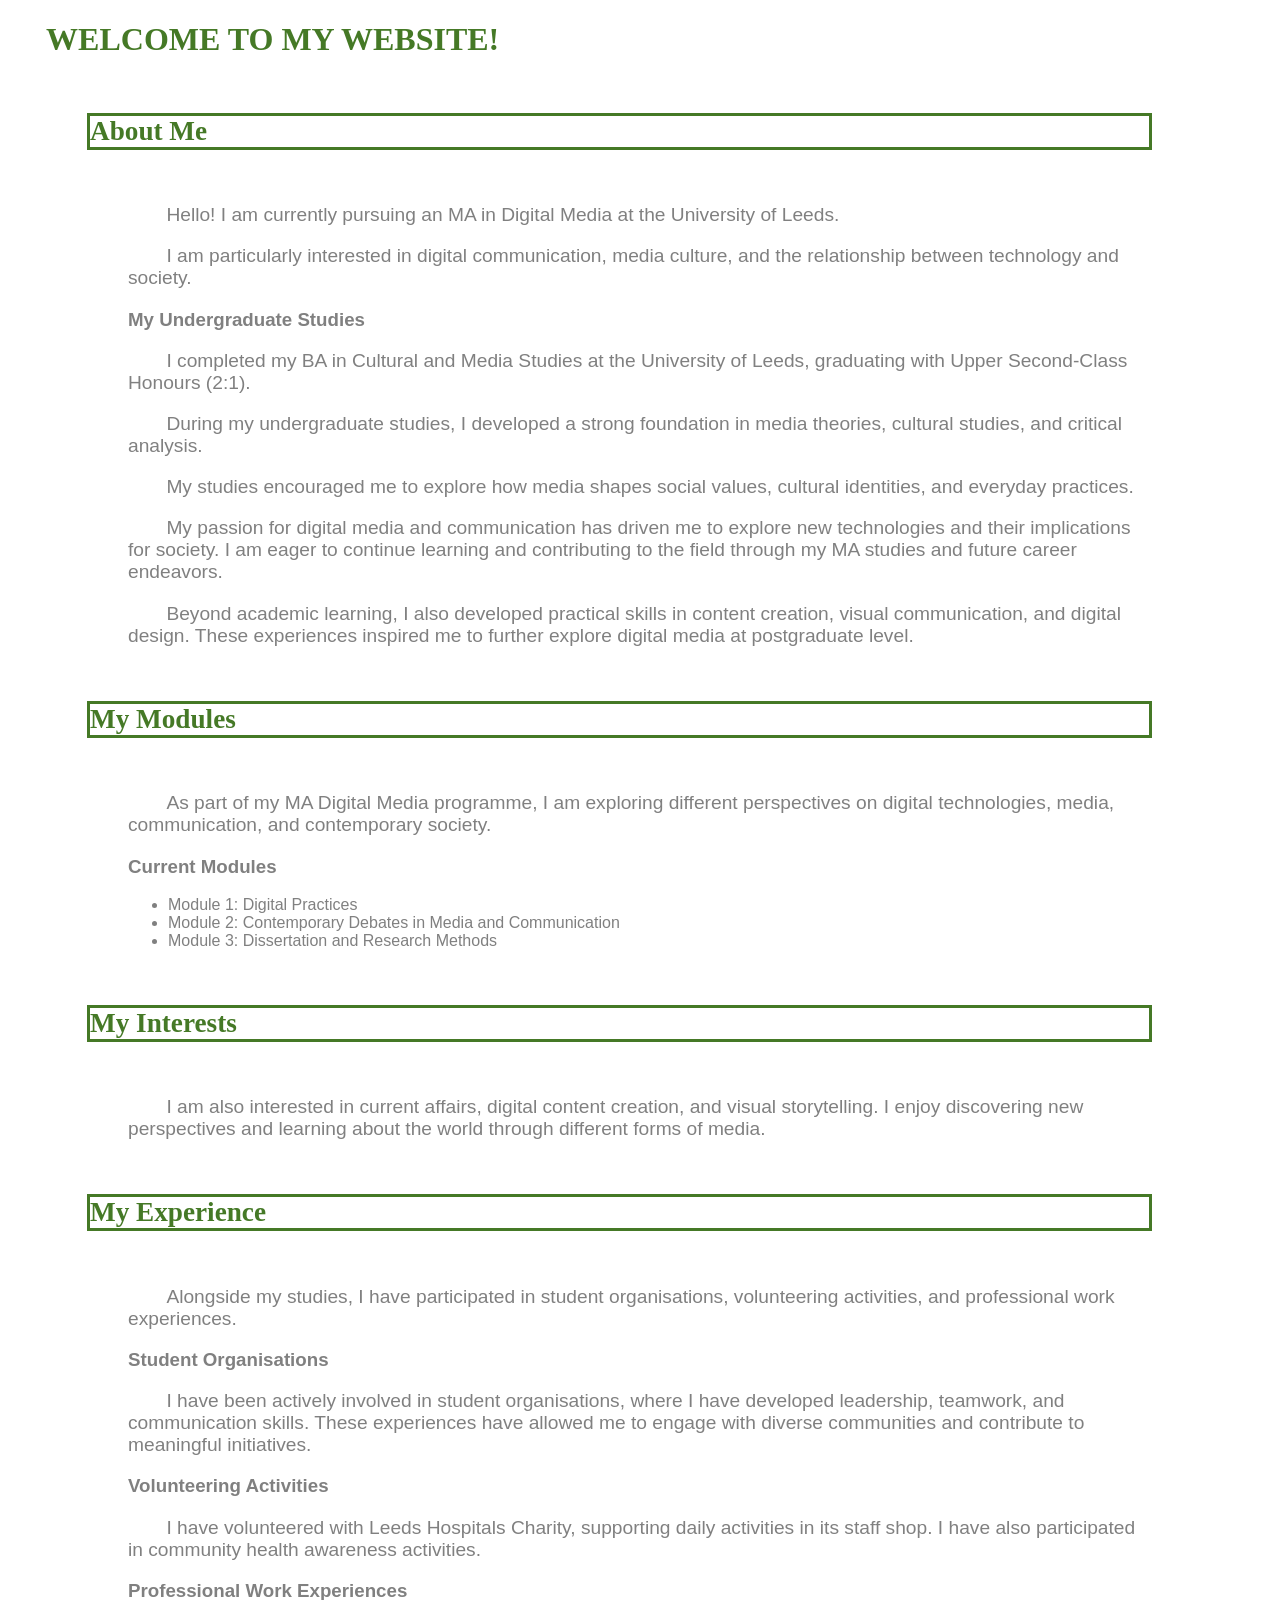
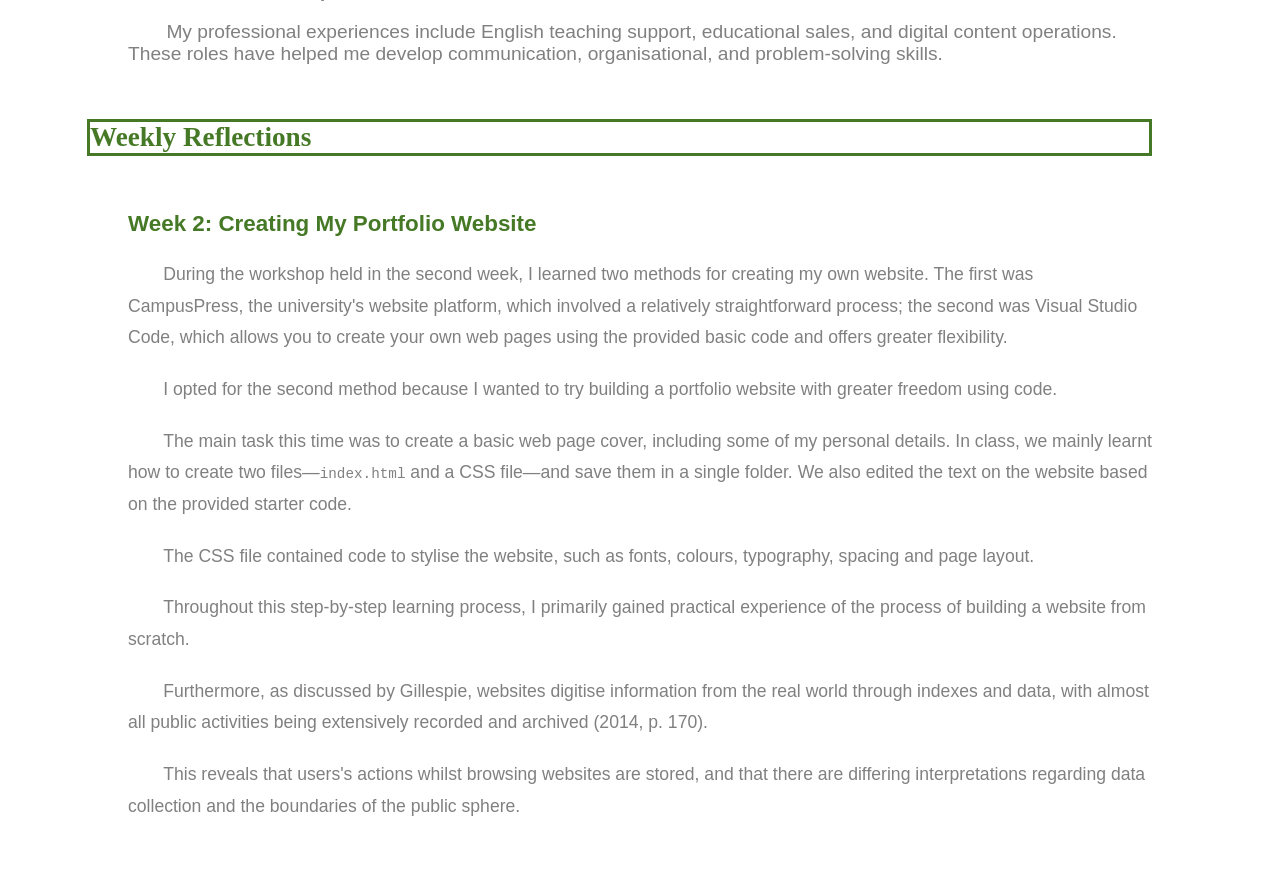
==== index.html @ 0c8671a8 "Add files via upload" ====
<!doctype html>
<html>
<head>
<title> My Portfolio </title>
<link href="mystylesheet.css" rel="stylesheet" type="text/css" />

</head>
<body> 
<h1>Welcome to my website!</h1>
<h2>About Me</h2>
<p> Hello! I am currently pursuing an MA in Digital Media
        at the University of Leeds.
</p>
<p>I am particularly interested in digital communication, media culture, and the relationship between technology and society.</p>
<h3>My Undergraduate Studies</h3>
<p>I completed my BA in Cultural and Media Studies
        at the University of Leeds, graduating with
        Upper Second-Class Honours (2:1).</p>
<p>During my undergraduate studies, I developed
        a strong foundation in media theories, cultural
        studies, and critical analysis.</p>
<p>My studies encouraged me to explore how media
        shapes social values, cultural identities,
        and everyday practices.</p>
<p>My passion for digital media and communication has driven me to explore new technologies and their implications for society. I am eager to continue learning and contributing to the field through my MA studies and future career endeavors.</p>
<p>Beyond academic learning, I also developed
        practical skills in content creation,
        visual communication, and digital design.
        These experiences inspired me to further
        explore digital media at postgraduate level.</p>
<!-- My Modules -->
 <h2>My Modules</h2>
 <p>As part of my MA Digital Media programme,
        I am exploring different perspectives on
        digital technologies, media, communication,
        and contemporary society.</p>
<h3> Current Modules </h3>
<ul>
    <li>Module 1: Digital Practices</li>
    <li>Module 2: Contemporary Debates in Media and Communication</li>
    <li>Module 3: Dissertation and Research Methods</li>
</ul>
<!-- My Interests -->
<h2>My Interests</h2>
<p>I am also interested in current affairs,
        digital content creation, and visual storytelling.
        I enjoy discovering new perspectives and learning
        about the world through different forms of media.</p>
<!-- My Experience -->
<h2>My Experience</h2>
<p>  Alongside my studies, I have participated in
        student organisations, volunteering activities,
        and professional work experiences.</p>
<h3>Student Organisations</h3>
<p> I have been actively involved in student organisations,
        where I have developed leadership, teamwork, and
        communication skills. These experiences have allowed
        me to engage with diverse communities and contribute
        to meaningful initiatives.</p>
<h3>Volunteering Activities</h3>
<p>  I have volunteered with Leeds Hospitals Charity,
        supporting daily activities in its staff shop.
        I have also participated in community
        health awareness activities.</p>
<h3>Professional Work Experiences</h3>
<p>  My professional experiences include English
        teaching support, educational sales,
        and digital content operations.
        These roles have helped me develop
        communication, organisational,
        and problem-solving skills.</p> 
<!-- WEEKLY REFLECTIONS -->
<section id="weekly-reflections">
    <h2>Weekly Reflections</h2>
    <h3>Week 2: Creating My Portfolio Website</h3>
    <p>During the workshop held in the second week, I learned two
methods for creating my own website. The first was CampusPress,
the university's website platform, which involved a relatively
straightforward process; the second was Visual Studio Code,
which allows you to create your own web pages using the
provided basic code and offers greater flexibility.</p>
<p> I opted for the second method because I wanted to try building
a portfolio website with greater freedom using code.</p>
<p>
        The main task this time was to create a basic web page cover,
        including some of my personal details. In class, we mainly
        learnt how to create two files—<code>index.html</code> and a
        CSS file—and save them in a single folder. We also edited
        the text on the website based on the provided starter code.
    </p>

    <p>
        The CSS file contained code to stylise the website,
        such as fonts, colours, typography, spacing and page layout.
    </p>

    <p>
        Throughout this step-by-step learning process, I primarily
        gained practical experience of the process of building a
        website from scratch.
    </p>

    <p>
        Furthermore, as discussed by Gillespie, websites digitise
        information from the real world through indexes and data,
        with almost all public activities being extensively recorded
        and archived (2014, p. 170).
    </p>

    <p>
        This reveals that users's actions whilst browsing websites
        are stored, and that there are differing interpretations
        regarding data collection and the boundaries of the
        public sphere.
    </p>

</body>
</html>
---- mystylesheet.css ----
body {
color: gray;
background: white;
font-family: Verdana,Arial,Helvetica,sans-serif;
margin-left: 10%;
margin-right: 10%;
}
h1 {
color: #457926;
font-family: Georgia,"Times New Roman",Times,serif;
font-size: 2em;
text-transform: uppercase;
margin-left: -8%;
}
h2 {
color: #457926;
font-family: Georgia,"Times New Roman",Times,serif;
font-size: 1.7em;
border: solid;
margin-left: -4%;
margin-top: 2em;
margin-bottom: 2em;
}
p {
font-size: 1.2em;
text-indent: 2em;
}
blockquote {
font-size: 1em;
font-style: italic;
color: black;
background: red;
}
.first-line {
font-weight: bold;
}
#first {
font-size: 1.4em;
color: blue;
}
/* WEEKLY REFLECTIONS */

#weekly-reflections {
    margin-top: 50px;
    margin-bottom: 50px;
}

#weekly-reflections h3 {
    color: #457926;
    font-size: 1.4em;
    margin-top: 25px;
}

#weekly-reflections p {
    font-size: 1.1em;
    line-height: 1.8;
    text-align: left;
    margin-bottom: 20px;
}
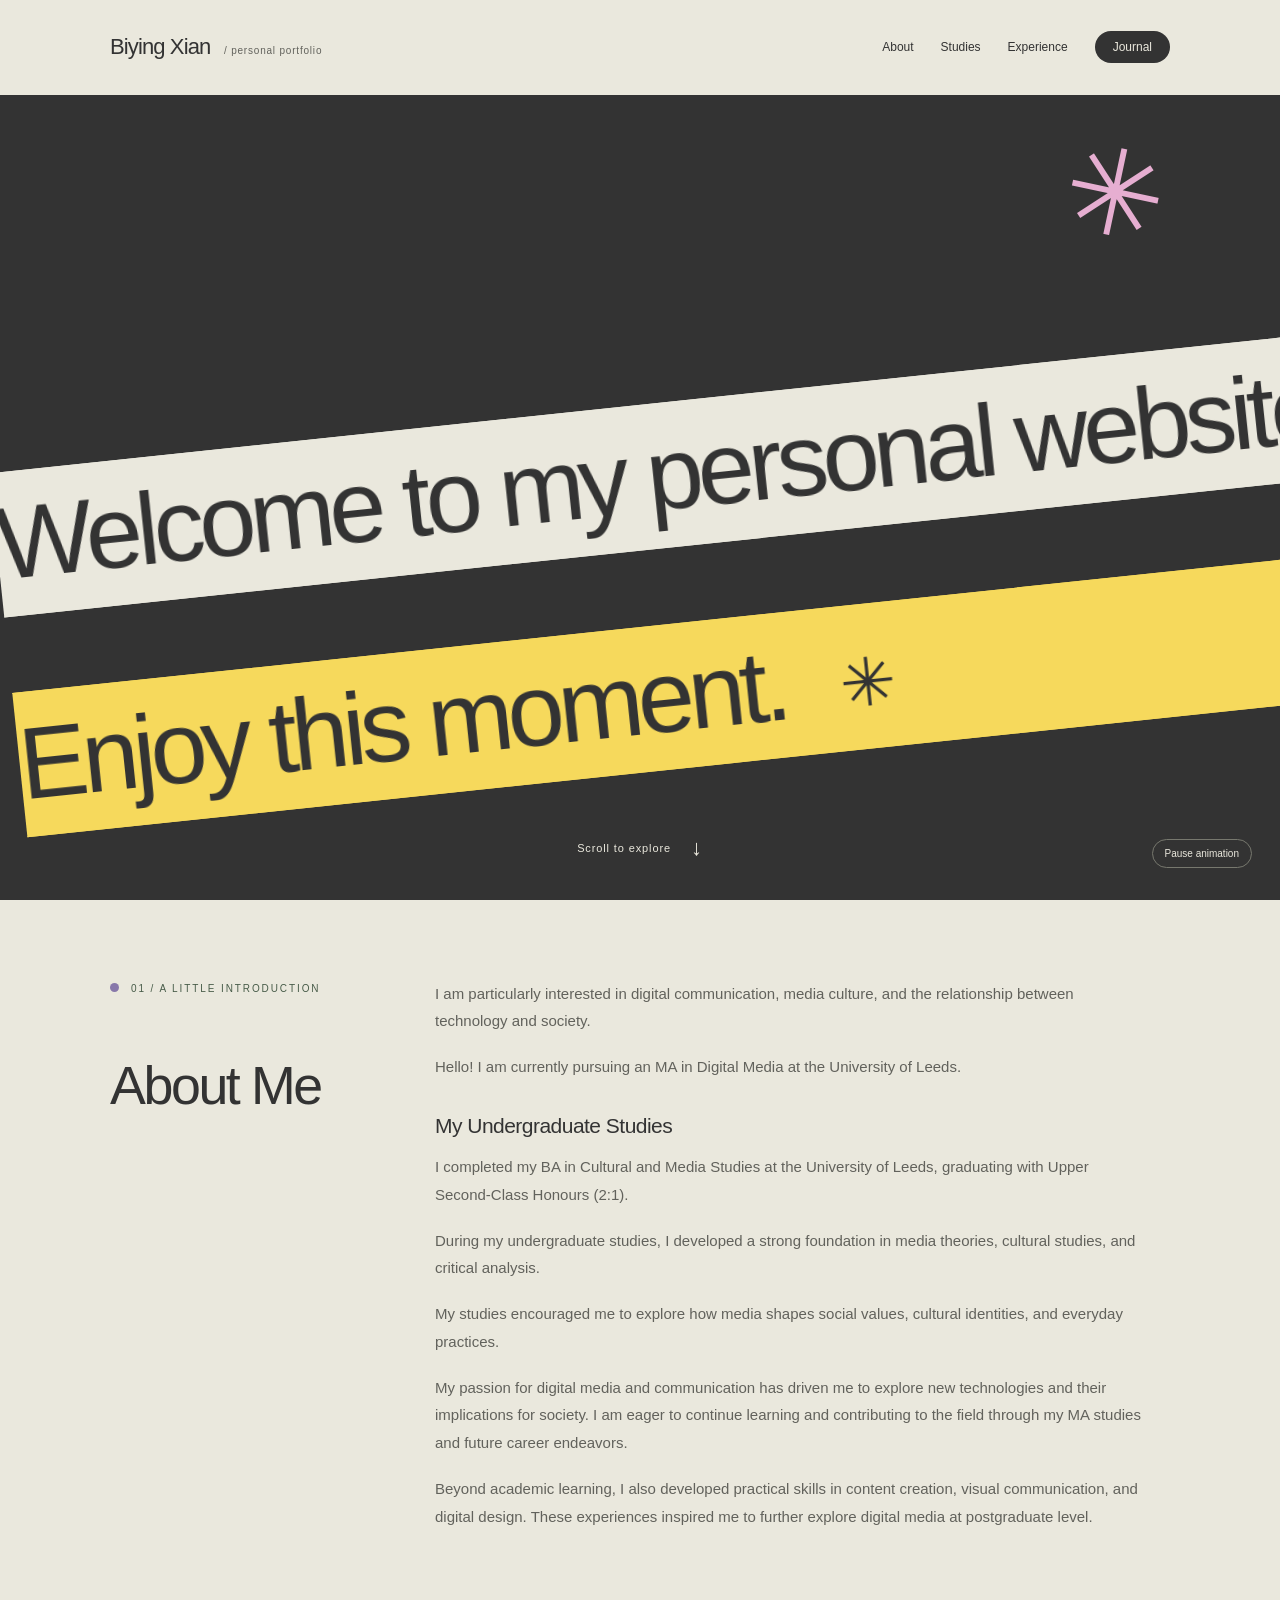
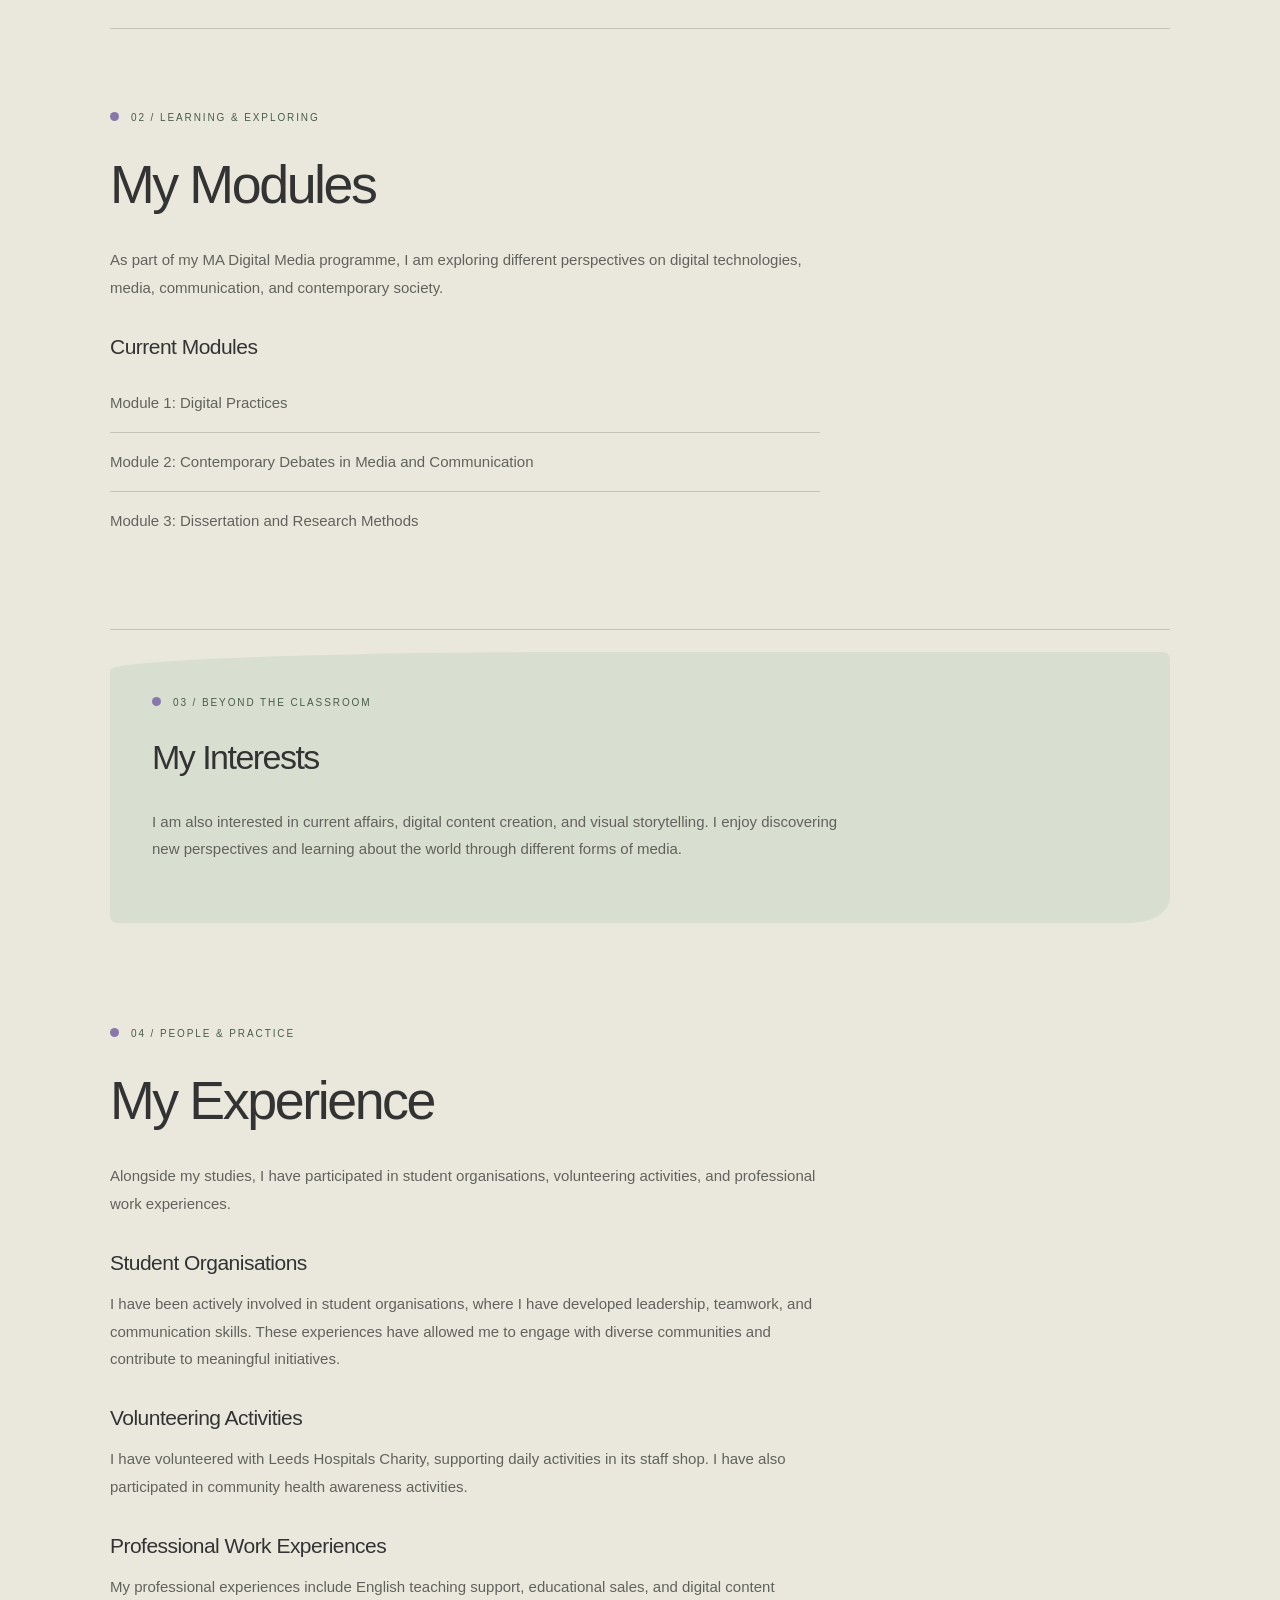
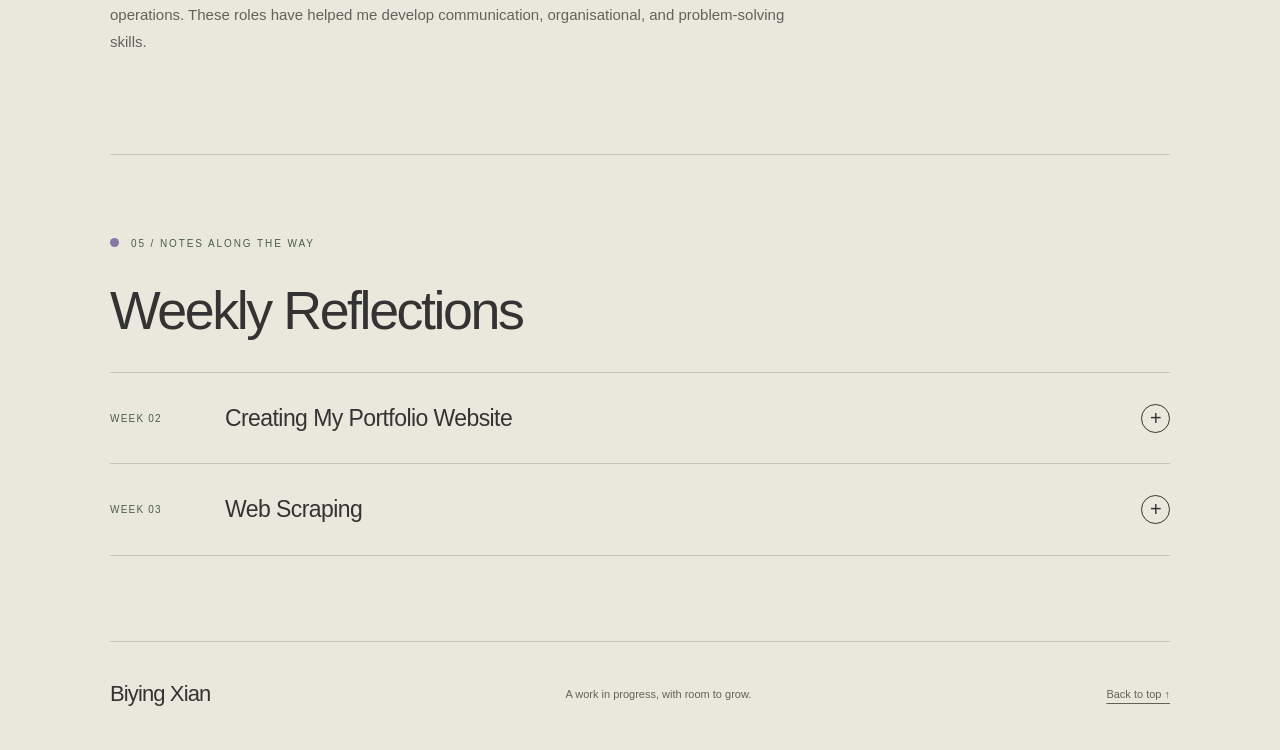
==== commit 85ad503b: "Add files via upload" ====
--- a/index.html
+++ b/index.html
@@ -1,12 +1,49 @@
 <!doctype html>
-<html>
+<html lang="en">
 <head>
-<title> My Portfolio </title>
+<meta charset="UTF-8">
+<title>Biying Xian — Digital Media Portfolio</title>
+<meta name="description" content="Biying Xian’s personal portfolio: digital media, studies and reflections at the University of Leeds.">
+<meta name="viewport" content="width=device-width, initial-scale=1.0">
 <link href="mystylesheet.css" rel="stylesheet" type="text/css" />
 
 </head>
-<body> 
-<h1>Welcome to my website!</h1>
+<body>
+<div class="aim-cursor" aria-hidden="true">
+    <span class="aim-dot"></span>
+    <span class="aim-coordinates"></span>
+</div> 
+<header class="site-header">
+    <a class="wordmark" href="#home">Biying Xian<span> / personal portfolio</span></a>
+    <nav aria-label="Main navigation">
+        <a href="#about">About</a><a href="#studies">Studies</a><a href="#experience">Experience</a><a href="#weekly-reflections">Journal</a>
+    </nav>
+</header>
+<main id="home">
+    <!-- Scrolling cover: the duplicated text creates a seamless loop. -->
+    <section class="scroll-cover" aria-labelledby="page-title">
+        <h1 id="page-title" class="visually-hidden">Welcome to my personal website. Enjoy this moment.</h1>
+        <div class="cover-flower" aria-hidden="true">✳</div>
+        <div class="cover-lines" aria-hidden="true">
+            <div class="cover-marquee">
+                <div class="cover-track">
+                    <span>Welcome to my personal website. <i>✳</i>&nbsp;</span>
+                    <span>Welcome to my personal website. <i>✳</i>&nbsp;</span>
+                </div>
+            </div>
+            <p class="cover-signature">Biying Xian Portfolio</p>
+            <div class="cover-marquee cover-marquee-reverse">
+                <div class="cover-track">
+                    <span>Enjoy this moment. <i>✳</i>&nbsp;</span>
+                    <span>Enjoy this moment. <i>✳</i>&nbsp;</span>
+                </div>
+            </div>
+        </div>
+        <a class="cover-scroll" href="#about">Scroll to explore <span aria-hidden="true">↓</span></a>
+        <button class="cover-motion" type="button" aria-pressed="false">Pause animation</button>
+    </section>
+    <section id="about" class="page-section">
+    <p class="eyebrow">01 / A little introduction</p>
 <h2>About Me</h2>
 <p> Hello! I am currently pursuing an MA in Digital Media
         at the University of Leeds.
@@ -28,6 +65,9 @@
         visual communication, and digital design.
         These experiences inspired me to further
         explore digital media at postgraduate level.</p>
+</section>
+<section id="studies" class="page-section">
+<p class="eyebrow">02 / Learning & exploring</p>
 <!-- My Modules -->
  <h2>My Modules</h2>
  <p>As part of my MA Digital Media programme,
@@ -40,12 +80,18 @@
     <li>Module 2: Contemporary Debates in Media and Communication</li>
     <li>Module 3: Dissertation and Research Methods</li>
 </ul>
+</section>
+<section id="interests" class="page-section">
+<p class="eyebrow">03 / Beyond the classroom</p>
 <!-- My Interests -->
 <h2>My Interests</h2>
 <p>I am also interested in current affairs,
         digital content creation, and visual storytelling.
         I enjoy discovering new perspectives and learning
         about the world through different forms of media.</p>
+</section>
+<section id="experience" class="page-section">
+<p class="eyebrow">04 / People & practice</p>
 <!-- My Experience -->
 <h2>My Experience</h2>
 <p>  Alongside my studies, I have participated in
@@ -69,10 +115,14 @@
         These roles have helped me develop
         communication, organisational,
         and problem-solving skills.</p> 
+</section>
 <!-- WEEKLY REFLECTIONS -->
-<section id="weekly-reflections">
+<section id="weekly-reflections" class="page-section journal">
+<p class="eyebrow">05 / Notes along the way</p>
     <h2>Weekly Reflections</h2>
-    <h3>Week 2: Creating My Portfolio Website</h3>
+    <details>
+<summary><span class="week">Week 02</span><span>Creating My Portfolio Website</span><span class="expand" aria-hidden="true">+</span></summary>
+<div class="entry-body">
     <p>During the workshop held in the second week, I learned two
 methods for creating my own website. The first was CampusPress,
 the university's website platform, which involved a relatively
@@ -108,11 +158,273 @@
     </p>
 
     <p>
-        This reveals that users's actions whilst browsing websites
+        This reveals that users' actions whilst browsing websites
         are stored, and that there are differing interpretations
         regarding data collection and the boundaries of the
-        public sphere.
-    </p>
-
+        public sphere.</p>
+</div>
+</details>
+<details>
+<summary><span class="week">Week 03</span><span>Web Scraping</span><span class="expand" aria-hidden="true">+</span></summary>
+<div class="entry-body">
+
+    <h3>BBC iPlayer Data Collection</h3>
+
+    <p>
+        During this workshop, I used a web scraping tool
+        to collect programme titles and category information
+        from the BBC iPlayer homepage.
+    </p>
+
+    <p>
+        <a href="data/bbc-iplayer.csv" download>
+            Download My Web Scraping Dataset (CSV)
+        </a>
+    </p>
+
+</div>
+</details>
+</section>
+</main>
+<footer><a class="wordmark" href="#home">Biying Xian</a><p>A work in progress, with room to grow.</p><a href="#home">Back to top ↑</a></footer>
+
+<script>
+// Keep the moving cover optional for every visitor.
+const motionButton = document.querySelector('.cover-motion');
+const cover = document.querySelector('.scroll-cover');
+const motionPreference = window.matchMedia('(prefers-reduced-motion: reduce)');
+function setCoverPaused(paused) {
+    cover.classList.toggle('is-paused', paused);
+    motionButton.setAttribute('aria-pressed', String(paused));
+    motionButton.textContent = paused ? 'Play animation' : 'Pause animation';
+}
+setCoverPaused(motionPreference.matches);
+motionButton.addEventListener('click', () => {
+    setCoverPaused(motionButton.getAttribute('aria-pressed') !== 'true');
+});
+motionPreference.addEventListener('change', event => setCoverPaused(event.matches));
+</script>
+<script>
+
+// Show a crosshair cursor only for a precise mouse pointer.
+(() => {
+    const cursor = document.querySelector('.aim-cursor');
+    const coordinates = cursor.querySelector('.aim-coordinates');
+    const finePointer = window.matchMedia('(hover: hover) and (pointer: fine)');
+    const reducedMotion = window.matchMedia('(prefers-reduced-motion: reduce)');
+    let frame = 0;
+    let x = 0;
+    let y = 0;
+    let interactive = false;
+    let lastBurst = 0;
+    let activePointer = false;
+
+    function hideCursor() {
+        activePointer = false;
+        document.documentElement.classList.remove('aim-enabled');
+        cursor.classList.remove('is-visible');
+        cancelAnimationFrame(frame);
+        frame = 0;
+    }
+
+    function updateCursor() {
+        cursor.style.transform = `translate3d(${x}px, ${y}px, 0)`;
+        coordinates.textContent = `X: ${Math.round(x)} / Y: ${Math.round(y)}`;
+        cursor.classList.toggle('is-interactive', interactive);
+        cursor.classList.add('is-visible');
+        frame = 0;
+    }
+
+    window.addEventListener('pointermove', event => {
+        if (!finePointer.matches || event.pointerType !== 'mouse') {
+            hideCursor();
+            return;
+        }
+        activePointer = true;
+        x = event.clientX;
+        y = event.clientY;
+        interactive = Boolean(event.target.closest(
+            'a, button, summary, input, textarea, select, [role="button"]'
+        ));
+        document.documentElement.classList.add('aim-enabled');
+        if (!frame) frame = requestAnimationFrame(updateCursor);
+    }, { passive: true });
+
+    window.addEventListener('pointerdown', event => {
+        if (!activePointer || event.pointerType !== 'mouse' ||
+            event.button !== 0 || reducedMotion.matches) return;
+        const now = performance.now();
+        if (now - lastBurst < 100) return;
+        lastBurst = now;
+        const ring = document.createElement('span');
+        ring.className = 'aim-burst';
+        ring.style.left = `${event.clientX}px`;
+        ring.style.top = `${event.clientY}px`;
+        document.body.appendChild(ring);
+        ring.addEventListener('animationend', () => ring.remove(), { once: true });
+        window.setTimeout(() => ring.remove(), 650);
+    }, { passive: true });
+
+    document.documentElement.addEventListener('pointerleave', hideCursor);
+    window.addEventListener('blur', hideCursor);
+    window.addEventListener('keydown', hideCursor);
+    document.addEventListener('visibilitychange', () => {
+        if (document.hidden) hideCursor();
+    });
+    finePointer.addEventListener('change', hideCursor);
+})();
+</script>
+<script>
+    // Keep the custom cursor independent from other page scripts.
+    (() => {
+        const cursor = document.querySelector(".aim-cursor");
+
+        if (!cursor) return;
+
+        const coordinates = cursor.querySelector(
+            ".aim-coordinates"
+        );
+
+        const finePointer = window.matchMedia(
+            "(hover: hover) and (pointer: fine)"
+        );
+
+        const reducedMotion = window.matchMedia(
+            "(prefers-reduced-motion: reduce)"
+        );
+
+        let frame = 0;
+        let x = 0;
+        let y = 0;
+        let interactive = false;
+        let activePointer = false;
+        let lastBurst = 0;
+
+        // Restore the normal cursor when appropriate.
+        function hideCursor() {
+            activePointer = false;
+
+            document.documentElement.classList.remove(
+                "aim-enabled"
+            );
+
+            cursor.classList.remove("is-visible");
+
+            cancelAnimationFrame(frame);
+            frame = 0;
+        }
+
+        // Update the cursor once per animation frame.
+        function updateCursor() {
+            cursor.style.transform =
+                `translate3d(${x}px, ${y}px, 0)`;
+
+            coordinates.textContent =
+                `X: ${Math.round(x)} / Y: ${Math.round(y)}`;
+
+            cursor.classList.toggle(
+                "is-interactive",
+                interactive
+            );
+
+            cursor.classList.add("is-visible");
+            frame = 0;
+        }
+
+        // Follow mouse movement without affecting touch input.
+        window.addEventListener("pointermove", (event) => {
+            if (
+                !finePointer.matches ||
+                event.pointerType !== "mouse"
+            ) {
+                hideCursor();
+                return;
+            }
+
+            activePointer = true;
+
+            x = event.clientX;
+            y = event.clientY;
+
+            interactive = Boolean(
+                event.target.closest(
+                    "a, button, summary, input, textarea, " +
+                    "select, [role='button']"
+                )
+            );
+
+            document.documentElement.classList.add(
+                "aim-enabled"
+            );
+
+            if (!frame) {
+                frame = requestAnimationFrame(updateCursor);
+            }
+        }, { passive: true });
+
+        // Add a subtle expanding ring on a primary mouse click.
+        window.addEventListener("pointerdown", (event) => {
+            if (
+                !activePointer ||
+                event.pointerType !== "mouse" ||
+                event.button !== 0 ||
+                reducedMotion.matches
+            ) {
+                return;
+            }
+
+            const now = performance.now();
+
+            // Limit the number of simultaneous effects.
+            if (now - lastBurst < 100) return;
+
+            lastBurst = now;
+
+            const ring = document.createElement("span");
+
+            ring.className = "aim-burst";
+            ring.style.left = `${event.clientX}px`;
+            ring.style.top = `${event.clientY}px`;
+            ring.setAttribute("aria-hidden", "true");
+
+            document.body.appendChild(ring);
+
+            ring.addEventListener("animationend", () => {
+                ring.remove();
+            }, { once: true });
+
+            // Remove the element even if its animation is interrupted.
+            window.setTimeout(() => {
+                ring.remove();
+            }, 650);
+        }, { passive: true });
+
+        // Restore the standard cursor for keyboard navigation.
+        window.addEventListener("keydown", hideCursor);
+
+        window.addEventListener("blur", hideCursor);
+
+        document.documentElement.addEventListener(
+            "pointerleave",
+            hideCursor
+        );
+
+        document.addEventListener("visibilitychange", () => {
+            if (document.hidden) {
+                hideCursor();
+            }
+        });
+
+        finePointer.addEventListener(
+            "change",
+            hideCursor
+        );
+    })();
+</script>
 </body>
+<!-- Custom cursor -->
+<div class="aim-cursor" aria-hidden="true">
+    <span class="aim-dot"></span>
+    <span class="aim-coordinates"></span>
+</div>
 </html>
--- a/mystylesheet.css
+++ b/mystylesheet.css
@@ -1,59 +1,1162 @@
+
+:root {
+    --paper: #fbf5e9;
+    --ink: #302e29;
+    --muted: #69665d;
+    --line: #dfd7c9;
+    --accent: #437f70;
+    --mint: #b9dbcb;
+    --coral: #e99b8d;
+    --yellow: #f2d579;
+}
+
+
+* {
+    box-sizing: border-box;
+}
+
+html {
+    scroll-behavior: smooth;
+    scroll-padding-top: 30px;
+}
+
 body {
-color: gray;
-background: white;
-font-family: Verdana,Arial,Helvetica,sans-serif;
-margin-left: 10%;
-margin-right: 10%;
-}
+    margin: 0;
+    background: var(--paper);
+    color: var(--ink);
+    font-family: Arial, Helvetica, sans-serif;
+    font-size: 16px;
+    line-height: 1.85;
+}
+
+a {
+    color: inherit;
+    text-underline-offset: 5px;
+}
+
+a:hover {
+    color: var(--accent);
+}
+
+a:focus-visible,
+summary:focus-visible {
+    outline: 2px solid var(--accent);
+    outline-offset: 6px;
+}
+
+p {
+    margin: 0 0 18px;
+}
+
+.site-header,
+main,
+footer {
+    width: min(1060px, calc(100% - 96px));
+    margin-inline: auto;
+}
+
+
+.site-header {
+    display: flex;
+    align-items: center;
+    justify-content: space-between;
+    gap: 24px;
+    padding-block: 27px;
+}
+
+.wordmark {
+    font-family: Georgia, "Times New Roman", serif;
+    font-size: 22px;
+    font-weight: bold;
+    text-decoration: none;
+}
+
+.wordmark span {
+    margin-left: 10px;
+    color: var(--muted);
+    font-family: Arial, Helvetica, sans-serif;
+    font-size: 10px;
+    font-weight: normal;
+    letter-spacing: 0.08em;
+}
+
+nav {
+    display: flex;
+    align-items: center;
+    gap: 27px;
+    font-size: 12px;
+}
+
+nav a {
+    padding: 5px 0;
+    text-decoration: none;
+}
+
+nav a:last-child {
+    padding: 5px 18px;
+    border-radius: 30px;
+    background: var(--mint);
+}
+
+
+.hero {
+    position: relative;
+    display: flex;
+    flex-direction: column;
+    justify-content: center;
+    min-height: 640px;
+    padding: 105px 0 65px;
+    border-bottom: 1px solid var(--line);
+}
+
+.eyebrow {
+    margin: 0 0 24px;
+    color: var(--accent);
+    font-size: 10px;
+    font-weight: 500;
+    letter-spacing: 0.19em;
+    text-transform: uppercase;
+}
+
+.hero > .eyebrow,
+.hero h1 {
+    position: relative;
+    z-index: 1;
+    width: 62%;
+}
+
+h1,
+h2,
+h3 {
+    font-family: Georgia, "Times New Roman", serif;
+    font-weight: normal;
+    line-height: 1.2;
+}
+
 h1 {
-color: #457926;
-font-family: Georgia,"Times New Roman",Times,serif;
-font-size: 2em;
-text-transform: uppercase;
-margin-left: -8%;
-}
+    max-width: 870px;
+    margin: 0 0 38px;
+    font-size: clamp(48px, 6vw, 77px);
+    line-height: 1.13;
+    letter-spacing: -0.045em;
+}
+
+h1 em {
+    position: relative;
+    color: var(--accent);
+    font-weight: normal;
+}
+
+h1 em::after {
+    content: "";
+    position: absolute;
+    z-index: -1;
+    right: -8px;
+    bottom: 6px;
+    left: -3px;
+    height: 11px;
+    border-radius: 50%;
+    background: var(--yellow);
+    transform: rotate(-2deg);
+}
+
+.hero-bottom {
+    display: flex;
+    align-items: flex-end;
+    justify-content: space-between;
+    gap: 40px;
+    margin-top: 42px;
+}
+
+.hero-bottom p {
+    max-width: 430px;
+    margin: 0;
+    color: var(--muted);
+    font-size: 14px;
+}
+
+.text-link {
+    font-size: 12px;
+    white-space: nowrap;
+}
+
+.text-link span {
+    margin-left: 20px;
+}
+
+
+.hero-art {
+    position: absolute;
+    top: 70px;
+    right: 0;
+    width: 38%;
+    height: 330px;
+}
+
+.art-flower {
+    position: absolute;
+    top: 0;
+    right: 12px;
+    color: var(--coral);
+    font-size: 145px;
+    line-height: 1;
+    transform: rotate(13deg);
+}
+
+.art-note {
+    position: absolute;
+    top: 65px;
+    left: 0;
+    padding: 30px 25px;
+    border: 1.5px solid var(--ink);
+    border-radius: 48% 48% 5px 5px;
+    background: var(--mint);
+    font: italic 24px / 1.4 Georgia, serif;
+    transform: rotate(-9deg);
+}
+
+.art-orbit {
+    position: absolute;
+    right: 0;
+    bottom: 12px;
+    width: 180px;
+    height: 73px;
+    border: 1px solid var(--ink);
+    border-radius: 50%;
+    transform: rotate(-24deg);
+}
+
+.art-book {
+    position: absolute;
+    bottom: 20px;
+    left: 42px;
+    width: 90px;
+    height: 110px;
+    border: 1.5px solid var(--ink);
+    border-radius: 4px 12px 12px 4px;
+    background: var(--yellow);
+    box-shadow: inset 10px 0 0 #f8e8b0;
+    transform: rotate(14deg);
+}
+
+
+.page-section {
+    padding: 80px 0;
+    border-bottom: 1px solid var(--line);
+}
+
+.page-section > .eyebrow::before {
+    content: "";
+    display: inline-block;
+    width: 9px;
+    height: 9px;
+    margin-right: 12px;
+    border-radius: 50%;
+    background: var(--coral);
+}
+
 h2 {
-color: #457926;
-font-family: Georgia,"Times New Roman",Times,serif;
-font-size: 1.7em;
-border: solid;
-margin-left: -4%;
-margin-top: 2em;
-margin-bottom: 2em;
-}
-p {
-font-size: 1.2em;
-text-indent: 2em;
-}
-blockquote {
-font-size: 1em;
-font-style: italic;
-color: black;
-background: red;
-}
-.first-line {
-font-weight: bold;
-}
-#first {
-font-size: 1.4em;
-color: blue;
-}
-/* WEEKLY REFLECTIONS */
-
-#weekly-reflections {
-    margin-top: 50px;
-    margin-bottom: 50px;
-}
-
-#weekly-reflections h3 {
-    color: #457926;
-    font-size: 1.4em;
-    margin-top: 25px;
-}
-
-#weekly-reflections p {
-    font-size: 1.1em;
-    line-height: 1.8;
-    text-align: left;
-    margin-bottom: 20px;
+    margin: 0 0 30px;
+    font-size: 43px;
+    letter-spacing: -0.025em;
+}
+
+h3 {
+    margin: 32px 0 15px;
+    font-size: 22px;
+}
+
+.page-section > p:not(.eyebrow),
+.page-section > ul {
+    max-width: 710px;
+}
+
+.page-section > p:not(.eyebrow),
+li,
+.entry-body p {
+    color: var(--muted);
+    font-size: 15px;
+}
+
+
+ul {
+    margin: 0;
+    padding: 0;
+    list-style: none;
+}
+
+li {
+    padding: 15px 0;
+    border-bottom: 1px solid var(--line);
+}
+
+li:last-child {
+    border-bottom: 0;
+}
+
+
+#interests {
+    margin-block: 22px;
+    padding: 42px;
+    border: 0;
+    border-radius: 45% 7px 40px 7px / 18px 7px 25px 7px;
+    background: #edf0df;
+}
+
+#interests h2 {
+    font-size: 34px;
+}
+
+
+.journal {
+    padding-bottom: 85px;
+    border-bottom: 0;
+}
+
+details {
+    border-top: 1px solid var(--line);
+}
+
+details:last-child {
+    border-bottom: 1px solid var(--line);
+}
+
+summary {
+    display: grid;
+    grid-template-columns: 100px 1fr 29px;
+    align-items: center;
+    gap: 15px;
+    padding: 29px 0;
+    font-family: Georgia, "Times New Roman", serif;
+    font-size: 23px;
+    line-height: 1.4;
+    list-style: none;
+    cursor: pointer;
+}
+
+summary::-webkit-details-marker {
+    display: none;
+}
+
+.week {
+    color: var(--accent);
+    font: 10px Arial, sans-serif;
+    letter-spacing: 0.12em;
+    text-transform: uppercase;
+}
+
+.expand {
+    display: grid;
+    place-items: center;
+    width: 29px;
+    height: 29px;
+    border: 1px solid var(--ink);
+    border-radius: 50%;
+    color: var(--ink);
+    font: 20px Arial, sans-serif;
+    transition: transform 0.2s;
+}
+
+details[open] .expand {
+    background: var(--yellow);
+    transform: rotate(45deg);
+}
+
+.entry-body {
+    max-width: 800px;
+    padding: 0 0 25px 115px;
+}
+
+.entry-body h3 {
+    margin-top: 6px;
+}
+
+code {
+    color: var(--accent);
+    font-size: 0.9em;
+}
+
+
+footer {
+    display: flex;
+    align-items: center;
+    justify-content: space-between;
+    gap: 20px;
+    padding: 32px 0 36px;
+    border-top: 1px solid var(--line);
+}
+
+footer p,
+footer > a:last-child {
+    margin: 0;
+    color: var(--muted);
+    font-size: 11px;
+}
+
+
+@media (min-width: 900px) {
+    #about {
+        display: grid;
+        grid-template-columns: 260px 1fr;
+        column-gap: 65px;
+    }
+
+    #about .eyebrow,
+    #about h2 {
+        grid-column: 1;
+    }
+
+    #about h2 {
+        grid-row: 2 / 8;
+    }
+
+    #about > p:not(.eyebrow),
+    #about h3 {
+        grid-column: 2;
+    }
+
+    #about > p:nth-child(3) {
+        grid-row: 2;
+    }
+
+    #about h3 {
+        margin-top: 14px;
+    }
+}
+
+
+@media (max-width: 640px) {
+    .site-header,
+    main,
+    footer {
+        width: calc(100% - 40px);
+    }
+
+    .site-header {
+        flex-direction: column;
+        align-items: flex-start;
+        gap: 14px;
+        padding-block: 22px;
+    }
+
+    .wordmark span {
+        font-size: 9px;
+    }
+
+    nav {
+        justify-content: space-between;
+        gap: 12px;
+        width: 100%;
+    }
+
+    .hero {
+        min-height: auto;
+        padding: 45px 0 50px;
+    }
+
+    .hero > .eyebrow,
+    .hero h1 {
+        width: 100%;
+    }
+
+    .hero h1 {
+        font-size: clamp(41px, 9.8vw, 62px);
+    }
+
+    .hero-art {
+        position: relative;
+        top: auto;
+        right: auto;
+        order: 2;
+        width: 100%;
+        height: 250px;
+        margin-block: 12px 20px;
+    }
+
+    .art-flower {
+        right: 12%;
+        font-size: 120px;
+    }
+
+    .art-note {
+        top: 30px;
+        left: 15%;
+        font-size: 22px;
+    }
+
+    .art-book {
+        left: 30%;
+        width: 65px;
+        height: 80px;
+    }
+
+    .art-orbit {
+        right: 10%;
+    }
+
+    .hero-bottom {
+        flex-direction: column;
+        align-items: flex-start;
+        order: 3;
+        gap: 22px;
+        margin-top: 10px;
+    }
+
+    .page-section {
+        padding-block: 48px;
+    }
+
+    h2 {
+        font-size: 34px;
+    }
+
+    #interests {
+        padding: 30px 24px;
+    }
+
+    summary {
+        grid-template-columns: 65px 1fr 29px;
+        gap: 10px;
+        font-size: 19px;
+    }
+
+    .entry-body {
+        padding-left: 0;
+    }
+
+    footer {
+        flex-wrap: wrap;
+    }
+
+    footer p {
+        order: 3;
+        flex-basis: 100%;
+    }
+}
+
+
+@media (prefers-reduced-motion: reduce) {
+    html {
+        scroll-behavior: auto;
+    }
+
+    .expand {
+        transition: none;
+    }
+}
+/* Scrolling portfolio cover */
+.visually-hidden {
+    position: absolute;
+    width: 1px;
+    height: 1px;
+    padding: 0;
+    margin: -1px;
+    overflow: hidden;
+    clip-path: inset(50%);
+    white-space: nowrap;
+    border: 0;
+}
+.scroll-cover {
+    position: relative;
+    display: grid;
+    place-items: center;
+    min-height: 760px;
+    min-height: calc(100svh - 95px);
+    width: 100vw;
+    margin-left: calc(50% - 50vw);
+    overflow: hidden;
+    border-bottom: 1px solid var(--line);
+    background: var(--paper);
+}
+.cover-lines {
+    width: 100%;
+    padding-block: 60px;
+    transform: rotate(-6deg);
+}
+.cover-marquee {
+    width: 100%;
+    overflow: hidden;
+    padding-block: 12px;
+    border-block: 1px solid var(--ink);
+    background: #f2d579;
+}
+.cover-track {
+    display: flex;
+    width: max-content;
+    animation: cover-drift 38s linear infinite;
+    will-change: transform;
+}
+.cover-track > span {
+    flex: 0 0 auto;
+    min-width: 100vw;
+    font-family: Georgia, 'Times New Roman', serif;
+    font-size: clamp(58px, 8vw, 126px);
+    font-weight: normal;
+    line-height: 1.16;
+    letter-spacing: -0.045em;
+    white-space: nowrap;
+}
+.cover-track i {
+    padding-inline: 32px;
+    color: #87533e;
+    font-size: .65em;
+    font-style: normal;
+    vertical-align: .08em;
+}
+.cover-signature {
+    margin: 0;
+    padding: 24px;
+    text-align: center;
+    color: var(--ink);
+    font-size: clamp(12px, 1.2vw, 16px);
+    letter-spacing: .2em;
+    text-transform: uppercase;
+}
+.cover-marquee-reverse { background: #b9dbcb; }
+.cover-marquee-reverse .cover-track {
+    animation-direction: reverse;
+    animation-duration: 30s;
+}
+.cover-flower {
+    position: absolute;
+    top: 5%;
+    right: 9%;
+    color: #e99b8d;
+    font: 120px/1 Georgia, serif;
+    transform: rotate(12deg);
+}
+.cover-scroll {
+    position: absolute;
+    bottom: 30px;
+    left: 50%;
+    display: flex;
+    align-items: center;
+    gap: 20px;
+    font-size: 11px;
+    letter-spacing: .08em;
+    text-decoration: none;
+    white-space: nowrap;
+    transform: translateX(-50%);
+}
+.cover-scroll span { font-size: 22px; }
+.cover-motion {
+    position: absolute;
+    right: 28px;
+    bottom: 31px;
+    padding: 8px 12px;
+    border: 1px solid var(--line);
+    border-radius: 20px;
+    background: transparent;
+    color: var(--muted);
+    font: 10px Arial, sans-serif;
+    cursor: pointer;
+}
+.cover-motion:focus-visible { outline: 2px solid var(--accent); outline-offset: 4px; }
+.is-paused .cover-track { animation-play-state: paused; }
+@keyframes cover-drift {
+    from { transform: translateX(0); }
+    to { transform: translateX(-50%); }
+}
+@media (max-width: 640px) {
+    .scroll-cover { min-height: 620px; min-height: max(560px, calc(100svh - 132px)); }
+    .cover-lines { transform: rotate(-8deg); }
+    .cover-track > span { font-size: 64px; }
+    .cover-flower { font-size: 90px; top: 7%; }
+    .cover-signature { padding-block: 28px; letter-spacing: .14em; }
+    .cover-scroll { bottom: 66px; }
+    .cover-motion { bottom: 20px; right: 50%; transform: translateX(50%); }
+}
+@media (prefers-reduced-motion: reduce) {
+    .cover-track { animation: none; transform: none; width: 100%; }
+    .cover-track > span { min-width: 0; width: 100%; white-space: normal; text-align: center; padding: 12px 20px; font-size: clamp(30px, 5vw, 64px); }
+    .cover-track > span + span, .cover-track i, .cover-motion { display: none; }
+}
+
+/* Crosshair cursor and click feedback */
+.aim-cursor {
+    position: fixed;
+    top: 0;
+    left: 0;
+    z-index: 9999;
+    width: 0;
+    height: 0;
+    pointer-events: none;
+    opacity: 0;
+    color: #87533e;
+}
+.aim-cursor.is-visible { opacity: 1; }
+.aim-cursor::before,
+.aim-cursor::after {
+    content: "";
+    position: absolute;
+    background: currentColor;
+}
+.aim-cursor::before { left: -15px; top: 0; width: 31px; height: 1px; }
+.aim-cursor::after { left: 0; top: -15px; width: 1px; height: 31px; }
+.aim-dot {
+    position: absolute;
+    left: -3px;
+    top: -3px;
+    width: 7px;
+    height: 7px;
+    border: 1px solid currentColor;
+    background: var(--paper);
+}
+.aim-coordinates {
+    position: absolute;
+    left: 22px;
+    top: 20px;
+    white-space: nowrap;
+    font: 9px/1.4 "Courier New", monospace;
+    padding: 3px 5px;
+    background: var(--paper);
+    border: 1px solid var(--line);
+}
+.aim-cursor.is-interactive { color: var(--accent); }
+.aim-cursor.is-interactive .aim-dot { background: currentColor; }
+.aim-burst {
+    position: fixed;
+    z-index: 9998;
+    width: 12px;
+    height: 12px;
+    border: 1px solid var(--accent);
+    border-radius: 50%;
+    pointer-events: none;
+    animation: aim-pop 500ms ease-out forwards;
+}
+@keyframes aim-pop {
+    from { opacity: .7; transform: translate(-50%, -50%) scale(.5); }
+    to { opacity: 0; transform: translate(-50%, -50%) scale(4); }
+}
+@media (hover: hover) and (pointer: fine) {
+    html.aim-enabled, html.aim-enabled * { cursor: none !important; }
+}
+@media (hover: none), (pointer: coarse) {
+    .aim-cursor, .aim-burst { display: none; }
+}
+@media (prefers-reduced-motion: reduce) {
+    .aim-burst { display: none; animation: none; }
+}
+/* Custom crosshair cursor */
+.aim-cursor {
+    position: fixed;
+    top: 0;
+    left: 0;
+    z-index: 9999;
+
+    width: 0;
+    height: 0;
+
+    color: #87533e;
+    pointer-events: none;
+    opacity: 0;
+}
+
+.aim-cursor.is-visible {
+    opacity: 1;
+}
+
+/* Horizontal and vertical crosshair lines */
+.aim-cursor::before,
+.aim-cursor::after {
+    content: "";
+    position: absolute;
+    background: currentColor;
+}
+
+.aim-cursor::before {
+    top: 0;
+    left: -15px;
+    width: 31px;
+    height: 1px;
+}
+
+.aim-cursor::after {
+    top: -15px;
+    left: 0;
+    width: 1px;
+    height: 31px;
+}
+
+/* Center square */
+.aim-dot {
+    position: absolute;
+    top: -3px;
+    left: -3px;
+
+    width: 7px;
+    height: 7px;
+
+    border: 1px solid currentColor;
+    background: var(--paper, #fbf5e9);
+}
+
+/* Pointer coordinates */
+.aim-coordinates {
+    position: absolute;
+    top: 20px;
+    left: 22px;
+
+    padding: 3px 5px;
+    border: 1px solid var(--line, #dfd7c9);
+
+    background: var(--paper, #fbf5e9);
+    font: 9px / 1.4 "Courier New", monospace;
+    white-space: nowrap;
+}
+
+/* Change color over interactive elements */
+.aim-cursor.is-interactive {
+    color: var(--accent, #437f70);
+}
+
+.aim-cursor.is-interactive .aim-dot {
+    background: currentColor;
+}
+
+/* Click feedback */
+.aim-burst {
+    position: fixed;
+    z-index: 9998;
+
+    width: 12px;
+    height: 12px;
+
+    border: 1px solid var(--accent, #437f70);
+    border-radius: 50%;
+
+    pointer-events: none;
+    animation: aim-pop 500ms ease-out forwards;
+}
+
+@keyframes aim-pop {
+    from {
+        opacity: 0.7;
+        transform: translate(-50%, -50%) scale(0.5);
+    }
+
+    to {
+        opacity: 0;
+        transform: translate(-50%, -50%) scale(4);
+    }
+}
+
+/* Hide the default cursor only when the custom cursor is active */
+@media (hover: hover) and (pointer: fine) {
+    html.aim-enabled,
+    html.aim-enabled * {
+        cursor: none !important;
+    }
+}
+
+/* Use normal behavior on touch devices */
+@media (hover: none), (pointer: coarse) {
+    .aim-cursor,
+    .aim-burst {
+        display: none;
+    }
+}
+
+/* Respect reduced motion preferences */
+@media (prefers-reduced-motion: reduce) {
+    .aim-burst {
+        display: none;
+        animation: none;
+    }
+}
+
+/* ARUTEGA-inspired color and typography */
+:root {
+    --paper: #eae8dd;
+    --ink: #333333;
+    --muted: #62625c;
+    --line: #c5c3b8;
+    --accent: #485c49;
+    --mint: #b9ceb0;
+    --coral: #e6aed1;
+    --yellow: #f6d95c;
+    --lilac: #b9abe4;
+    --sans: "Helvetica Neue", Helvetica, Arial, sans-serif;
+}
+
+body {
+    background: var(--paper);
+    color: var(--ink);
+    font-family: var(--sans);
+    -webkit-font-smoothing: antialiased;
+}
+
+h1, h2, h3, .wordmark, summary {
+    font-family: var(--sans);
+}
+
+h2 {
+    font-size: clamp(32px, 4.2vw, 54px);
+    font-weight: 500;
+    letter-spacing: -0.045em;
+}
+
+h3 {
+    font-size: 21px;
+    font-weight: 500;
+    letter-spacing: -0.025em;
+}
+
+.wordmark {
+    font-weight: 500;
+    letter-spacing: -0.04em;
+}
+
+.wordmark span, nav, .eyebrow, .week {
+    font-family: var(--sans);
+}
+
+nav a:last-child {
+    background: var(--ink);
+    color: var(--paper);
+}
+
+nav a:last-child:hover {
+    background: var(--yellow);
+    color: var(--ink);
+}
+
+.scroll-cover {
+    background: var(--ink);
+    border-bottom-color: var(--ink);
+}
+
+.cover-marquee {
+    background: var(--paper);
+    color: var(--ink);
+    border-color: var(--paper);
+}
+
+.cover-marquee-reverse {
+    background: var(--yellow);
+    border-color: var(--yellow);
+}
+
+.cover-track > span {
+    font-family: var(--sans);
+    font-weight: 500;
+    letter-spacing: -0.055em;
+}
+
+.cover-track i {
+    color: var(--ink);
+}
+
+.cover-signature {
+    color: var(--paper);
+    font-family: var(--sans);
+    font-weight: 400;
+    letter-spacing: 0.18em;
+}
+
+.cover-flower {
+    color: var(--coral);
+}
+
+.cover-scroll, .cover-scroll:hover {
+    color: var(--paper);
+}
+
+.cover-motion {
+    color: var(--paper);
+    border-color: #77786e;
+    font-family: var(--sans);
+}
+
+.cover-motion:hover {
+    background: var(--paper);
+    color: var(--ink);
+}
+
+#interests {
+    background: #d9dfd0;
+}
+
+.page-section > .eyebrow::before {
+    background: #8878aa;
+}
+
+summary {
+    font-weight: 400;
+    letter-spacing: -0.025em;
+}
+
+details[open] .expand {
+    background: var(--yellow);
+}
+
+.aim-cursor {
+    color: #b27749;
+}
+
+.aim-cursor.is-interactive {
+    color: #8a6aaa;
+}
+
+.aim-burst {
+    border-color: #b27749;
+}
+/* ARUTEGA-inspired color and typography */
+:root {
+    --paper: #eae8dd;
+    --ink: #333333;
+    --muted: #62625c;
+    --line: #c5c3b8;
+    --accent: #485c49;
+    --mint: #b9ceb0;
+    --coral: #e6aed1;
+    --yellow: #f6d95c;
+    --lilac: #b9abe4;
+
+    --sans: "Helvetica Neue", Helvetica, Arial, sans-serif;
+}
+
+/* Base typography */
+body {
+    background: var(--paper);
+    color: var(--ink);
+    font-family: var(--sans);
+    -webkit-font-smoothing: antialiased;
+}
+
+h1,
+h2,
+h3,
+.wordmark,
+summary {
+    font-family: var(--sans);
+}
+
+h2 {
+    font-size: clamp(32px, 4.2vw, 54px);
+    font-weight: 500;
+    letter-spacing: -0.045em;
+}
+
+h3 {
+    font-size: 21px;
+    font-weight: 500;
+    letter-spacing: -0.025em;
+}
+
+/* Header and navigation */
+.wordmark {
+    font-weight: 500;
+    letter-spacing: -0.04em;
+}
+
+.wordmark span,
+nav,
+.eyebrow,
+.week {
+    font-family: var(--sans);
+}
+
+nav a:last-child {
+    background: var(--ink);
+    color: var(--paper);
+}
+
+nav a:last-child:hover {
+    background: var(--yellow);
+    color: var(--ink);
+}
+
+/* Charcoal cover */
+.scroll-cover {
+    background: var(--ink);
+    border-bottom-color: var(--ink);
+}
+
+/* Cream title ribbon */
+.cover-marquee {
+    background: var(--paper);
+    color: var(--ink);
+    border-color: var(--paper);
+}
+
+/* Yellow title ribbon */
+.cover-marquee-reverse {
+    background: var(--yellow);
+    border-color: var(--yellow);
+}
+
+/* Large scrolling text */
+.cover-track > span {
+    font-family: var(--sans);
+    font-weight: 500;
+    letter-spacing: -0.055em;
+}
+
+.cover-track i {
+    color: var(--ink);
+}
+
+/* Small portfolio title */
+.cover-signature {
+    color: var(--paper);
+    font-family: var(--sans);
+    font-weight: 400;
+    letter-spacing: 0.18em;
+}
+
+/* Pink decorative accent */
+.cover-flower {
+    color: var(--coral);
+}
+
+/* Cover controls */
+.cover-scroll,
+.cover-scroll:hover {
+    color: var(--paper);
+}
+
+.cover-motion {
+    color: var(--paper);
+    border-color: #77786e;
+    font-family: var(--sans);
+}
+
+.cover-motion:hover {
+    background: var(--paper);
+    color: var(--ink);
+}
+
+/* Muted green content panel */
+#interests {
+    background: #d9dfd0;
+}
+
+/* Purple section markers */
+.page-section > .eyebrow::before {
+    background: #8878aa;
+}
+
+/* Journal typography */
+summary {
+    font-family: var(--sans);
+    font-weight: 400;
+    letter-spacing: -0.025em;
+}
+
+details[open] .expand {
+    background: var(--yellow);
+}
+
+/* Cursor colors */
+.aim-cursor {
+    color: #b27749;
+}
+
+.aim-cursor.is-interactive {
+    color: #8a6aaa;
+}
+
+.aim-burst {
+    border-color: #b27749;
 }
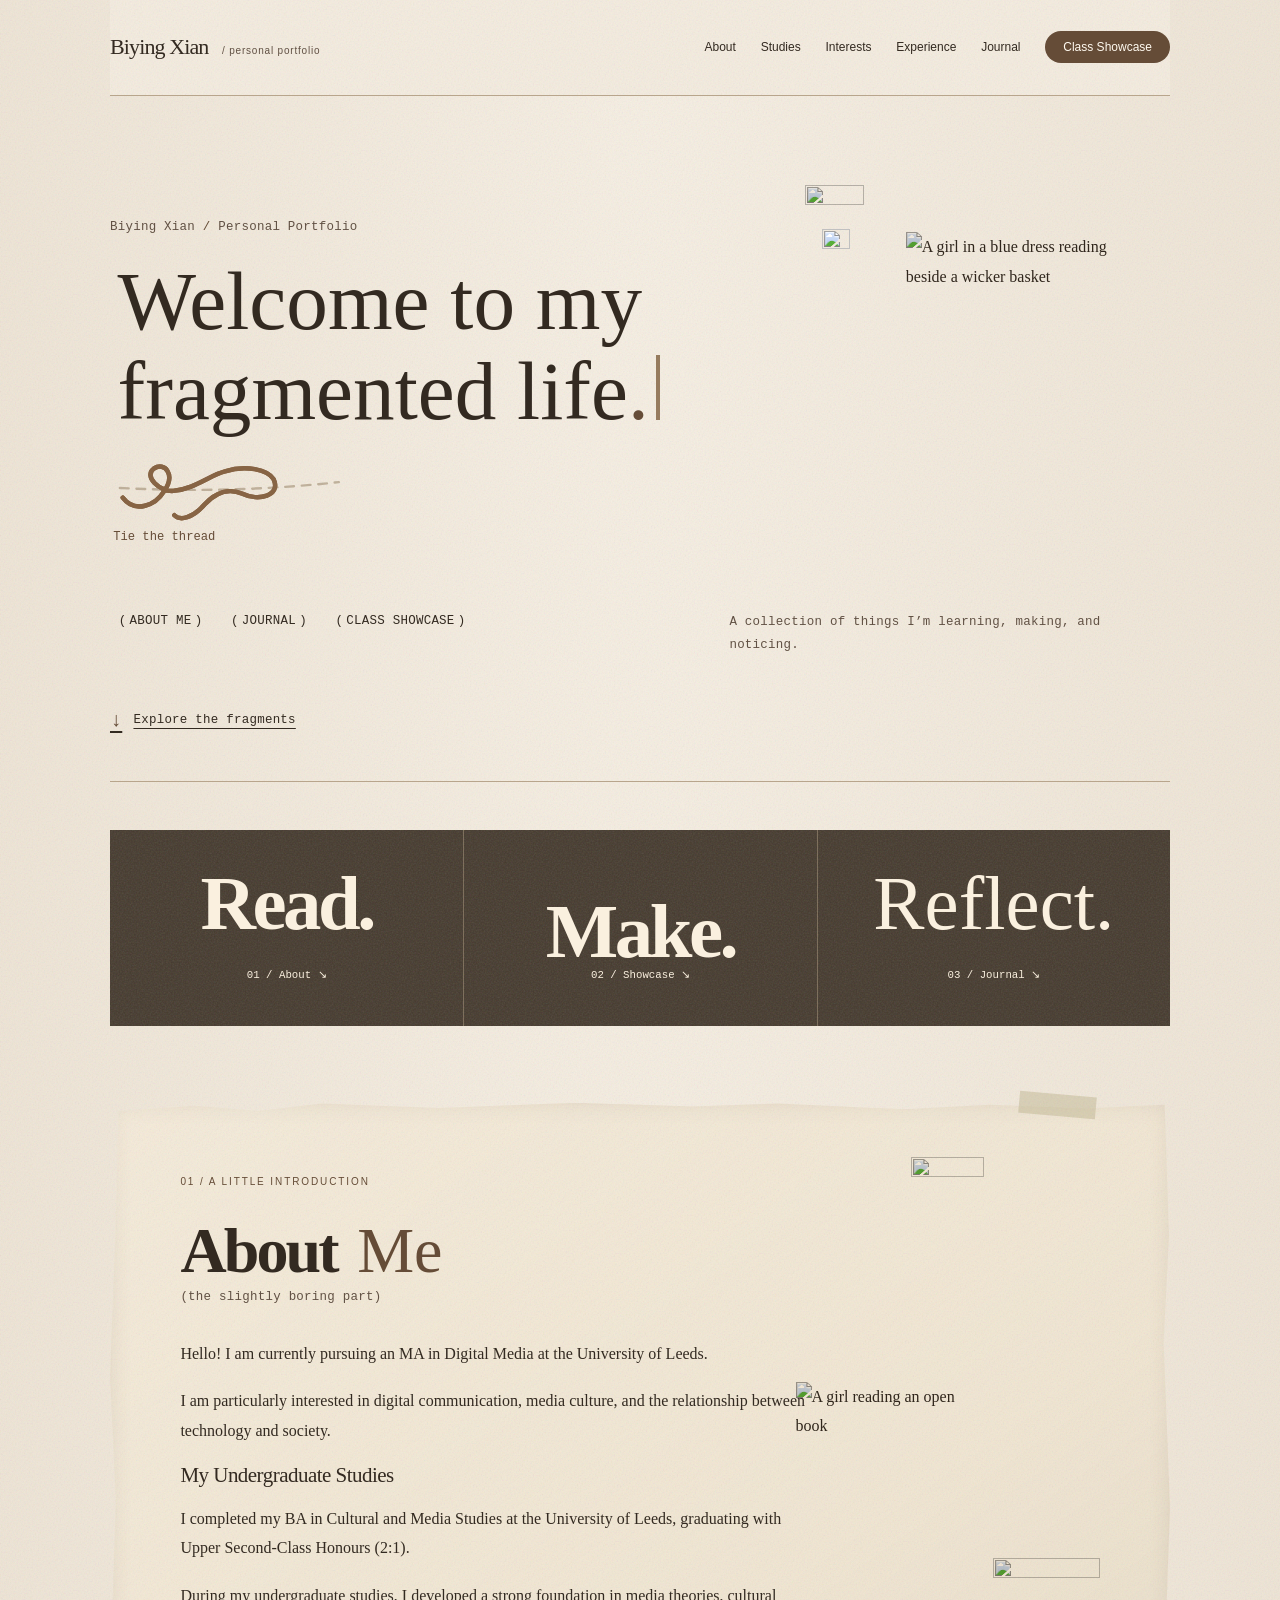
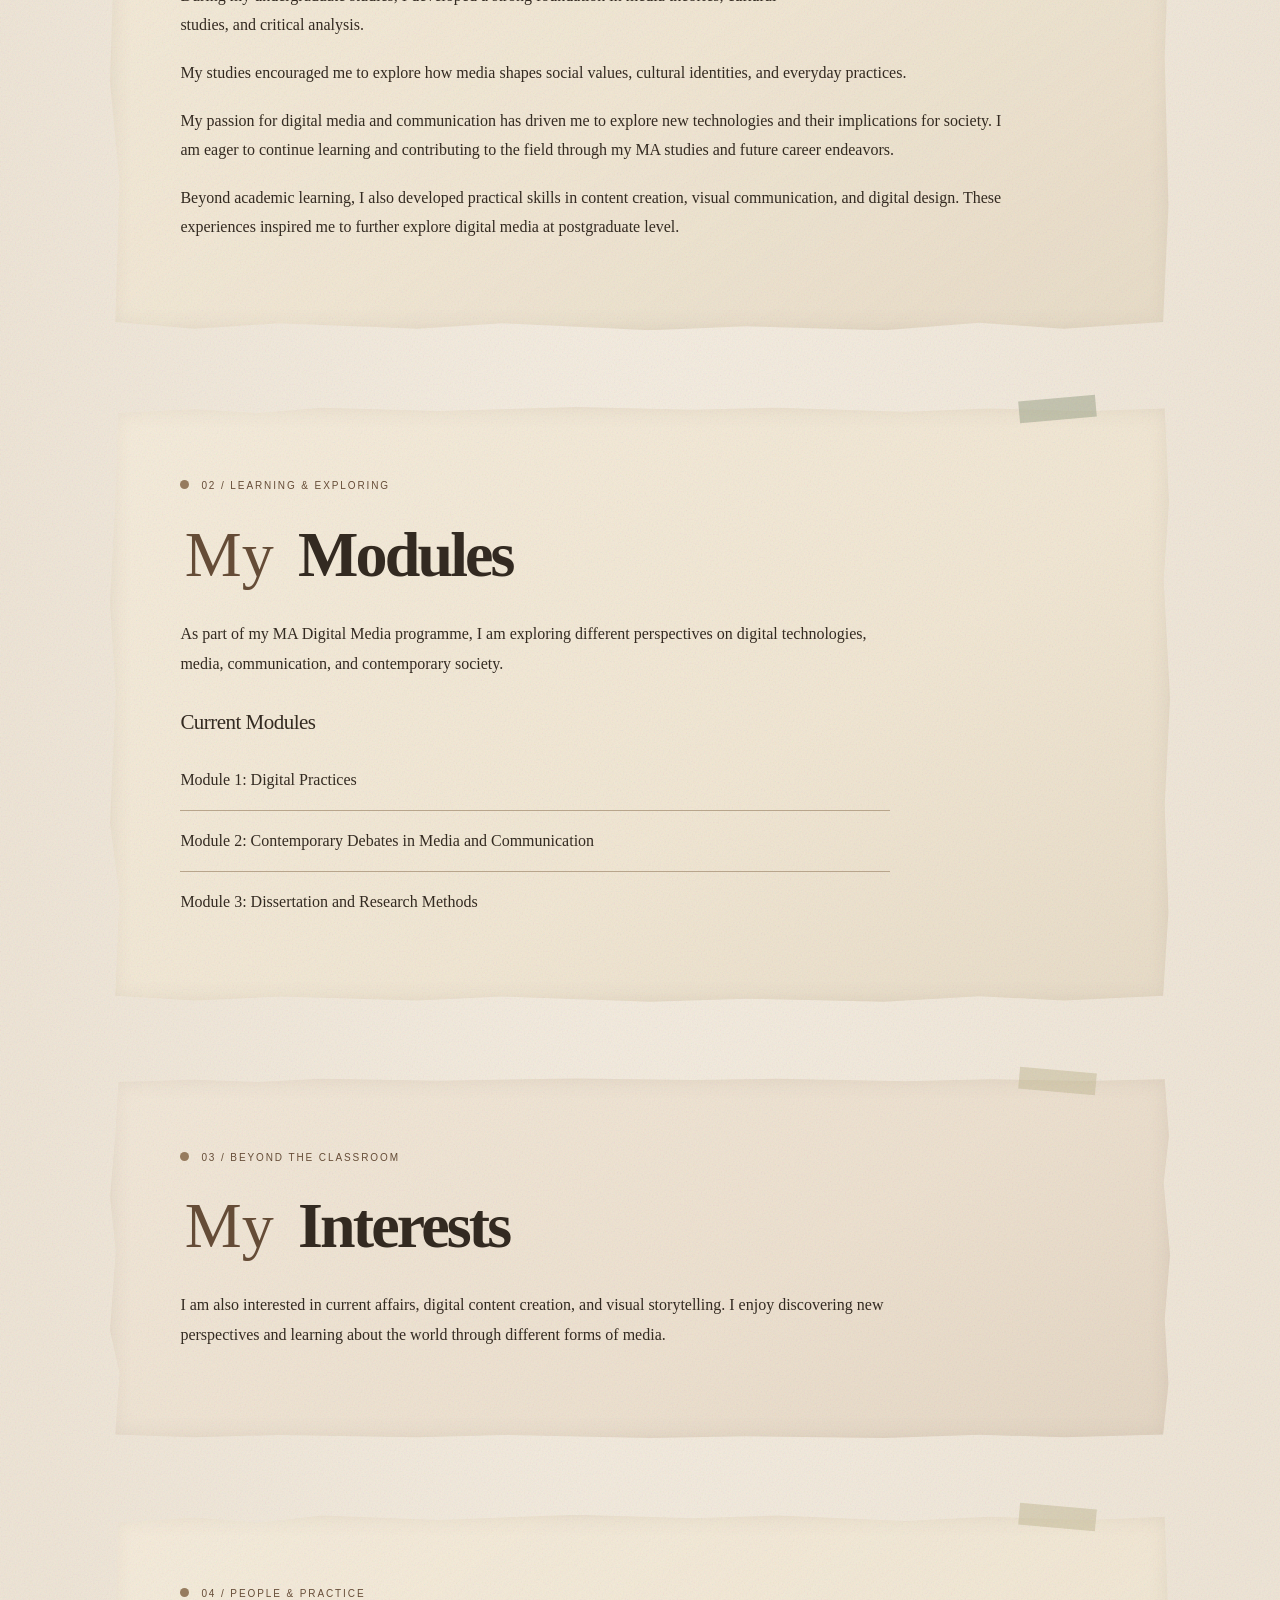
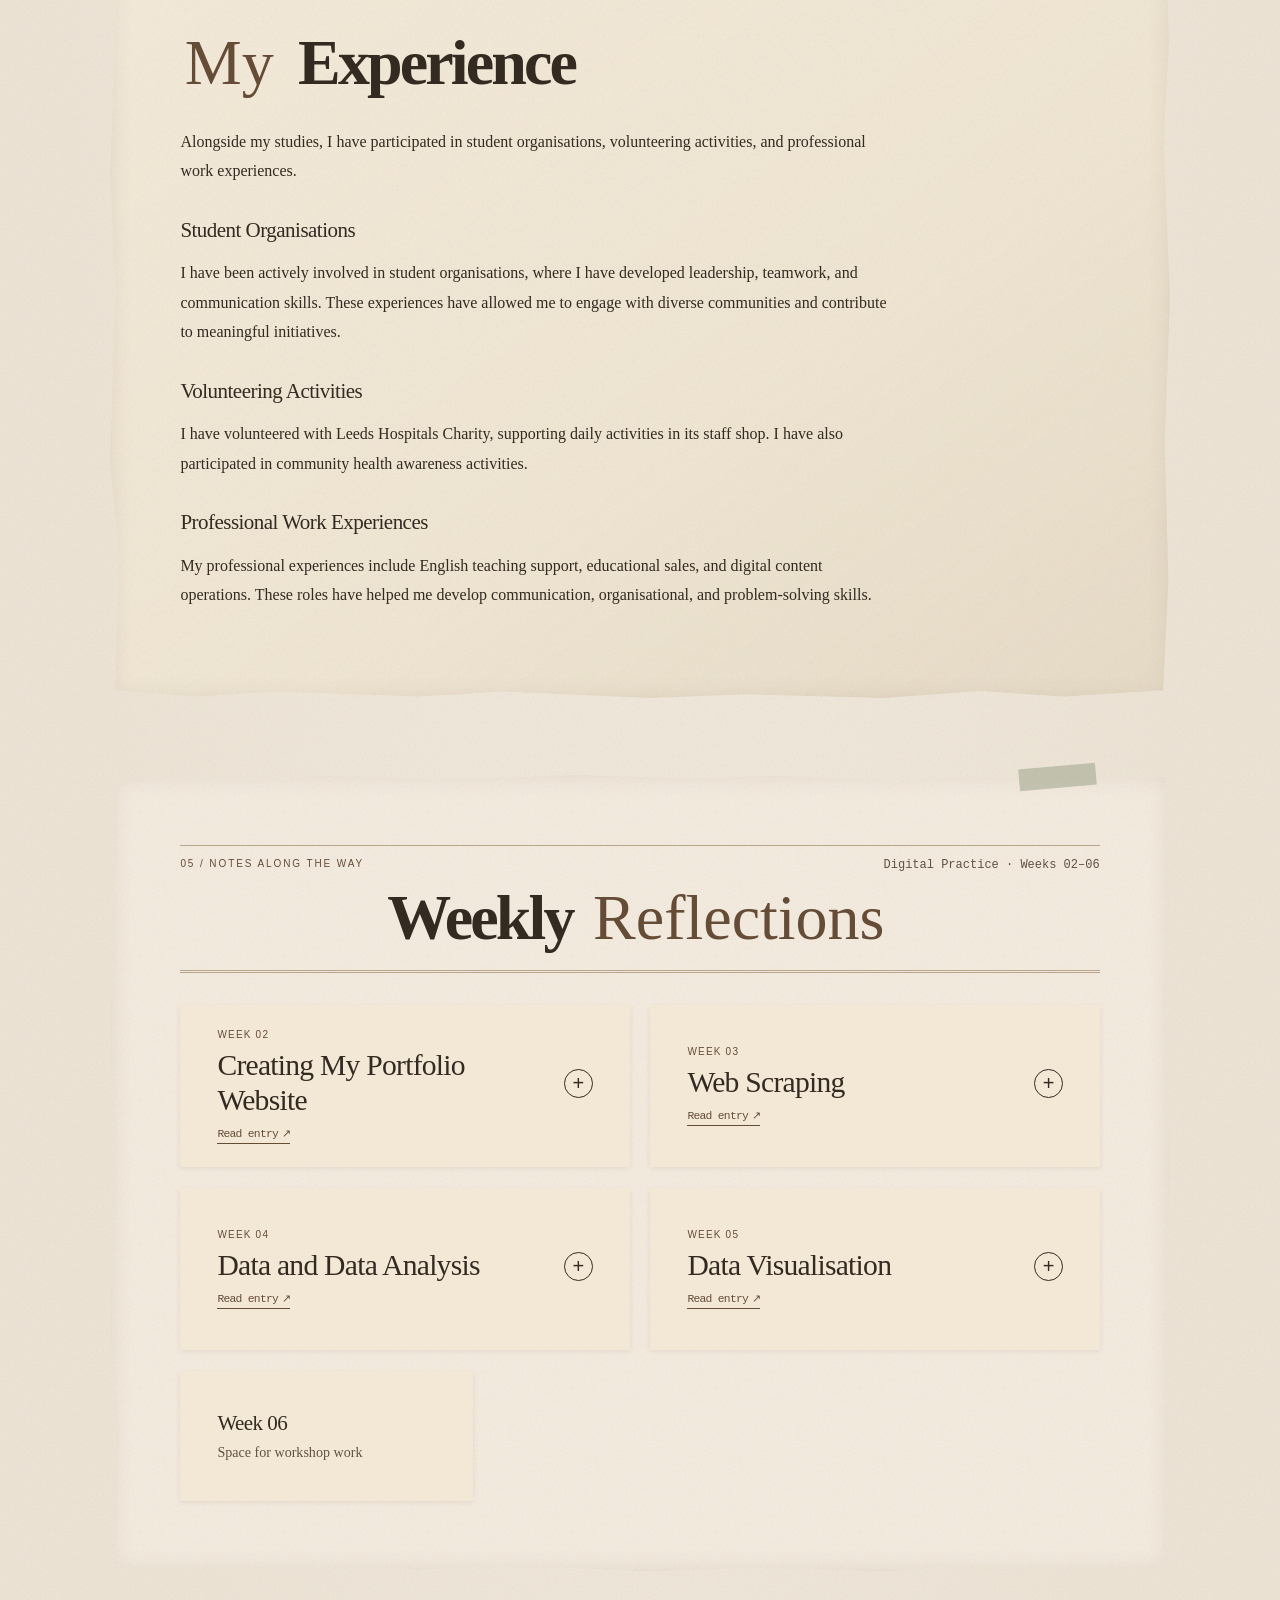
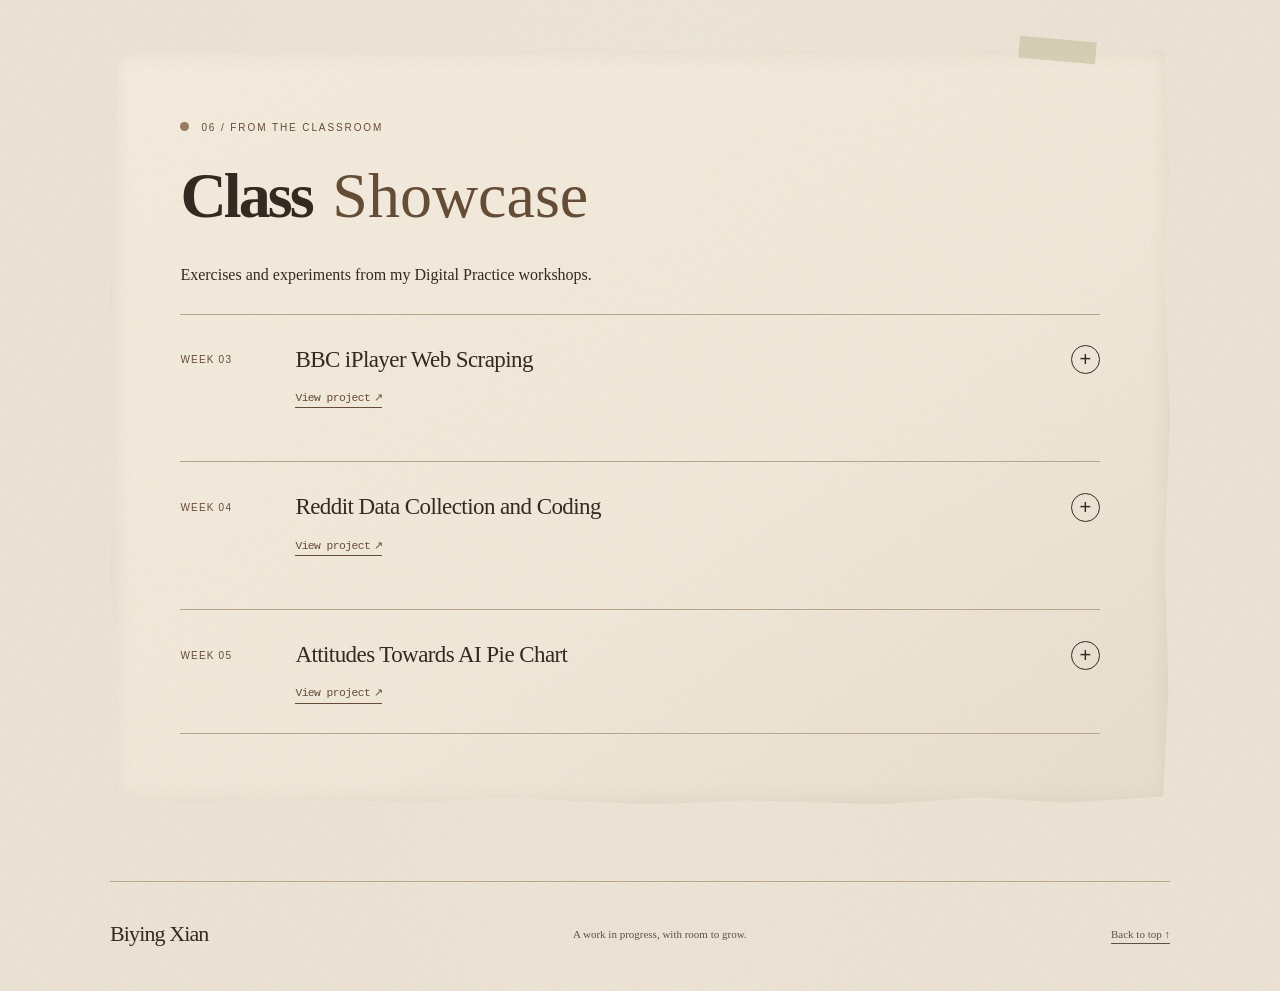
==== commit c1dcb5a6: "Add files via upload" ====
--- a/index.html
+++ b/index.html
@@ -2,49 +2,77 @@
 <html lang="en">
 <head>
 <meta charset="UTF-8">
-<title>Biying Xian — Digital Media Portfolio</title>
+<title>Welcome to My Fragmented Life — Biying Xian</title>
 <meta name="description" content="Biying Xian’s personal portfolio: digital media, studies and reflections at the University of Leeds.">
 <meta name="viewport" content="width=device-width, initial-scale=1.0">
-<link href="mystylesheet.css" rel="stylesheet" type="text/css" />
+<link href="mystylesheet.css?v=scrapbook-11" rel="stylesheet" type="text/css" />
 
 </head>
 <body>
-<div class="aim-cursor" aria-hidden="true">
-    <span class="aim-dot"></span>
-    <span class="aim-coordinates"></span>
-</div> 
+<div class="reading-progress" aria-hidden="true"></div>
 <header class="site-header">
     <a class="wordmark" href="#home">Biying Xian<span> / personal portfolio</span></a>
     <nav aria-label="Main navigation">
-        <a href="#about">About</a><a href="#studies">Studies</a><a href="#experience">Experience</a><a href="#weekly-reflections">Journal</a>
+        <a href="#about">About</a><a href="#studies">Studies</a><a href="#interests">Interests</a><a href="#experience">Experience</a><a href="#weekly-reflections">Journal</a><a href="#class-showcase">Class Showcase</a>
     </nav>
 </header>
 <main id="home">
-    <!-- Scrolling cover: the duplicated text creates a seamless loop. -->
-    <section class="scroll-cover" aria-labelledby="page-title">
-        <h1 id="page-title" class="visually-hidden">Welcome to my personal website. Enjoy this moment.</h1>
-        <div class="cover-flower" aria-hidden="true">✳</div>
-        <div class="cover-lines" aria-hidden="true">
-            <div class="cover-marquee">
-                <div class="cover-track">
-                    <span>Welcome to my personal website. <i>✳</i>&nbsp;</span>
-                    <span>Welcome to my personal website. <i>✳</i>&nbsp;</span>
+    <section class="fragment-cover" aria-labelledby="page-title">
+        <div class="cover-intro">
+            <p class="fragment-label">Biying Xian <span aria-hidden="true">/</span> Personal Portfolio</p>
+            <h1 id="page-title">
+                <span class="title-line">Welcome to my</span>
+                <span class="title-line title-line-last">fragmented life<span class="title-period">.</span><span class="title-caret" aria-hidden="true"></span></span>
+            </h1>
+            <button class="thread-toggle" type="button" aria-pressed="false" aria-label="Tie the thread" hidden>
+                <svg viewBox="0 0 240 78" aria-hidden="true">
+                    <path class="thread-stitches" d="M7 39 Q122 45 232 33"/>
+                    <path id="thread-path" class="thread-cord"/>
+                    <use href="#thread-path" class="thread-fibre"/>
+                </svg>
+                <span aria-hidden="true">Tie the thread</span>
+            </button>
+        </div>
+        <figure class="cover-reader">
+            <img class="cover-lantern" src="assets/cover-lantern.png" alt="" width="596" height="875">
+            <img class="cover-blossom-branch" src="assets/cover-blossom-branch.png" alt="" width="673" height="1152">
+            <img class="cover-blue-reader" src="assets/cover-blue-reader.png" alt="A girl in a blue dress reading beside a wicker basket" width="520" height="808">
+        </figure>
+        <div class="fragment-explore">
+            <nav class="fragment-index" aria-label="Explore the fragments">
+                <a class="fragment-card fragment-card-about" href="#about">About Me</a>
+                <a class="fragment-card fragment-card-journal" href="#weekly-reflections">Journal</a>
+                <a class="fragment-card fragment-card-class" href="#class-showcase">Class Showcase</a>
+            </nav>
+            <div class="fragment-preview">
+                <p class="fragment-preview-default">A collection of things I’m learning, making, and noticing.</p>
+                <div class="fragment-preview-notes" aria-hidden="true">
+                    <p class="fragment-preview-about">01 / A little about me and what I’m studying.</p>
+                    <p class="fragment-preview-journal">02 / Notes and reflections from my workshops.</p>
+                    <p class="fragment-preview-class">03 / Classroom experiments and things I’ve made.</p>
                 </div>
             </div>
-            <p class="cover-signature">Biying Xian Portfolio</p>
-            <div class="cover-marquee cover-marquee-reverse">
-                <div class="cover-track">
-                    <span>Enjoy this moment. <i>✳</i>&nbsp;</span>
-                    <span>Enjoy this moment. <i>✳</i>&nbsp;</span>
-                </div>
-            </div>
         </div>
-        <a class="cover-scroll" href="#about">Scroll to explore <span aria-hidden="true">↓</span></a>
-        <button class="cover-motion" type="button" aria-pressed="false">Pause animation</button>
+        <a class="fragment-scroll fragment-link" href="#about">
+            <span aria-hidden="true">↓</span> Explore the fragments
+        </a>
     </section>
+    <nav class="chapter-ribbon" aria-label="Portfolio shortcuts">
+        <a href="#about"><span class="ribbon-word">Read.</span><span class="ribbon-label">01 / About <span aria-hidden="true">↘</span></span></a>
+        <a href="#class-showcase"><span class="ribbon-word">Make.</span><span class="ribbon-label">02 / Showcase <span aria-hidden="true">↘</span></span></a>
+        <a href="#weekly-reflections"><span class="ribbon-word">Reflect.</span><span class="ribbon-label">03 / Journal <span aria-hidden="true">↘</span></span></a>
+    </nav>
     <section id="about" class="page-section">
-    <p class="eyebrow">01 / A little introduction</p>
-<h2>About Me</h2>
+        <figure class="about-collage">
+            <img class="about-book-lamp" src="assets/about-book-lamp.png" alt="" width="480" height="664" loading="lazy">
+            <img class="about-reader" src="assets/about-reader.png" alt="A girl reading an open book" width="1199" height="1677" loading="lazy">
+            <img class="about-book-stack" src="assets/about-book-stack.png" alt="" width="968" height="758" loading="lazy">
+        </figure>
+        <div class="about-heading">
+            <p class="eyebrow">01 / A little introduction</p>
+            <h2 class="chapter-title"><span class="chapter-print">About</span> <span class="chapter-script">Me</span> <span class="about-aside">(the slightly boring part)</span></h2>
+        </div>
+        <div class="about-copy">
 <p> Hello! I am currently pursuing an MA in Digital Media
         at the University of Leeds.
 </p>
@@ -65,11 +93,12 @@
         visual communication, and digital design.
         These experiences inspired me to further
         explore digital media at postgraduate level.</p>
+        </div>
 </section>
 <section id="studies" class="page-section">
 <p class="eyebrow">02 / Learning & exploring</p>
 <!-- My Modules -->
- <h2>My Modules</h2>
+ <h2 class="chapter-title"><span class="chapter-script">My</span> <span class="chapter-print">Modules</span></h2>
  <p>As part of my MA Digital Media programme,
         I am exploring different perspectives on
         digital technologies, media, communication,
@@ -84,7 +113,7 @@
 <section id="interests" class="page-section">
 <p class="eyebrow">03 / Beyond the classroom</p>
 <!-- My Interests -->
-<h2>My Interests</h2>
+<h2 class="chapter-title"><span class="chapter-script">My</span> <span class="chapter-print">Interests</span></h2>
 <p>I am also interested in current affairs,
         digital content creation, and visual storytelling.
         I enjoy discovering new perspectives and learning
@@ -93,7 +122,7 @@
 <section id="experience" class="page-section">
 <p class="eyebrow">04 / People & practice</p>
 <!-- My Experience -->
-<h2>My Experience</h2>
+<h2 class="chapter-title"><span class="chapter-script">My</span> <span class="chapter-print">Experience</span></h2>
 <p>  Alongside my studies, I have participated in
         student organisations, volunteering activities,
         and professional work experiences.</p>
@@ -117,11 +146,17 @@
         and problem-solving skills.</p> 
 </section>
 <!-- WEEKLY REFLECTIONS -->
-<section id="weekly-reflections" class="page-section journal">
-<p class="eyebrow">05 / Notes along the way</p>
-    <h2>Weekly Reflections</h2>
-    <details>
-<summary><span class="week">Week 02</span><span>Creating My Portfolio Website</span><span class="expand" aria-hidden="true">+</span></summary>
+<section id="weekly-reflections" class="page-section journal" aria-labelledby="reflections-title">
+    <header class="journal-masthead">
+        <div class="journal-edition">
+            <p class="eyebrow">05 / Notes along the way</p>
+            <p>Digital Practice · Weeks 02–06</p>
+        </div>
+        <h2 id="reflections-title" class="chapter-title"><span class="chapter-print">Weekly</span> <span class="chapter-script">Reflections</span></h2>
+    </header>
+    <div class="workshop-notes">
+    <details class="workshop-note workshop-feature">
+<summary><span class="week">Week 02</span><span>Creating My Portfolio Website</span><span class="expand" aria-hidden="true">+</span><span class="entry-action" aria-hidden="true"></span></summary>
 <div class="entry-body">
     <p>During the workshop held in the second week, I learned two
 methods for creating my own website. The first was CampusPress,
@@ -164,267 +199,248 @@
         public sphere.</p>
 </div>
 </details>
-<details>
-<summary><span class="week">Week 03</span><span>Web Scraping</span><span class="expand" aria-hidden="true">+</span></summary>
+<details class="workshop-note" id="week-3">
+<summary><span class="week">Week 03</span><span>Web Scraping</span><span class="expand" aria-hidden="true">+</span><span class="entry-action" aria-hidden="true"></span></summary>
 <div class="entry-body">
-
     <h3>BBC iPlayer Data Collection</h3>
-
-    <p>
-        During this workshop, I used a web scraping tool
-        to collect programme titles and category information
-        from the BBC iPlayer homepage.
-    </p>
-
-    <p>
-        <a href="data/bbc-iplayer.csv" download>
-            Download My Web Scraping Dataset (CSV)
-        </a>
-    </p>
-
+    <p>During the third week's workshop, I was introduced to web scraping and learned how to use the Web Scraper extension to collect information from BBC iPlayer and export it into a CSV file. This helped me understand how information presented on websites can be transformed into data for further analysis.</p>
+    <p>However, I noticed that the exported data was not always well-organised or complete. Some smaller sections of the webpage were difficult to capture accurately, which made the collected information appear somewhat messy. Compared with traditional paper documents, digital information is often organised in ways that make automated collection easier, but it is not necessarily as structured as an Excel spreadsheet.</p>
+    <p>This experience reminded me of Venturini and Rogers (2025, p. 81), who explain that digital information is organised according to the needs of its creators and platforms rather than those of academic researchers. Their argument helped me understand why information that appears organised on a website may not be directly suitable for research purposes.</p>
+    <p>Although web scraping can make data collection more efficient, I realised that automated tools cannot completely replace researchers' judgement. Researchers still need to examine the accuracy and completeness of collected data. As this workshop was mainly an introduction to the software, I hope to develop a better understanding of how to collect and organise more complex digital data in the future.</p>
+    <h3>Reference</h3>
+    <p>Venturini, T. and Rogers, R. (2025) <cite>Digital Methods: A Short Introduction</cite>. Cambridge: Polity Press. Chapter 6, 'Scraping Documents and Interfaces'.</p>
+    <p><a href="data/bbc-iplayer.csv" download>Download My Web Scraping Dataset (CSV)</a></p>
 </div>
 </details>
+        <details class="workshop-note" id="week-4">
+            <summary><span class="week">Week 04</span><span>Data and Data Analysis</span><span class="expand" aria-hidden="true">+</span><span class="entry-action" aria-hidden="true"></span></summary>
+            <div class="entry-body">
+                <p>During this week's workshop, our group created a dataset to explore university students' use of generative AI and their attitudes towards it. As AI continues to develop rapidly, we wanted to understand how students experience and respond to these technologies.</p>
+                <p>We chose Reddit because of its large user base and opportunities for open discussion. Its voting system also allowed us to observe user interactions. To capture different perspectives, we developed detailed categories, including positive, negative, neutral and mixed attitudes.</p>
+                <p>However, while collecting 20 posts, I noticed that negative opinions appeared more frequently. This made me question how representative our data was. People who have used AI or hold strong opinions may be more willing to share their experiences, while students who do not use AI or rarely participate in online discussions may be overlooked.</p>
+                <p>This connects to D'Ignazio and Klein's (2020) <cite>What Gets Counted Counts</cite>, which highlights the relationship between data, classification and power. I realised that data is not entirely neutral. Reddit's community categories and voting mechanisms can influence which discussions become visible, while our own coding decisions also shape how different opinions are represented. Consequently, some voices may receive greater attention while others remain underrepresented.</p>
+                <p>Reflecting on this experience, I recognised the limitations of our small sample and the lack of a clear time frame. If I repeated this research, I would establish a more specific time range, expand the dataset and consider additional sources to capture a wider range of perspectives.</p>
+                <h3>Reference</h3>
+                <p>D'Ignazio, C. and Klein, L.F. (2020) 'What Gets Counted Counts'. In: <cite>Data Feminism</cite>. Cambridge: MIT Press, pp. 97–123.</p>
+                <p><a href="data/week-4-group-5-dataset.xlsx" download="Group 5 Dataset.xlsx">Download the coded dataset (Excel)</a></p>
+                <p><a href="data/week-4-reddit-posts.xlsx" download="Reddit Posts.xlsx">Download the Reddit posts workbook (Excel)</a></p>
+            </div>
+        </details>
+        <details class="workshop-note" id="week-5">
+            <summary><span class="week">Week 05</span><span>Data Visualisation</span><span class="expand" aria-hidden="true">+</span><span class="entry-action" aria-hidden="true"></span></summary>
+            <div class="entry-body">
+                <p>During this week's workshop, we continued working with the dataset collected in Week 4 and learned how to use Excel to create data visualisations, including bar charts and pie charts. I found this particularly useful because when a spreadsheet contains a large amount of information, it can be difficult to identify patterns simply by looking at numbers. Using different charts, colour contrasts and percentage labels makes the results more accessible and easier for audiences to understand. For example, we could visually present students' AI usage and attitudes, allowing viewers to recognise differences between categories more quickly.</p>
+                <p>This experience connects to Feigenbaum and Alamalhodaei's (2020) <cite>Visual Data Storytelling</cite>, which encouraged me to think critically about how data is organised and communicated through visual representations.</p>
+                <p>However, I also realised that visualisation can make data appear more convincing while potentially hiding its limitations. Although charts clearly present percentages, audiences may overlook the fact that our findings were based on only 20 Reddit posts, which cannot represent all university students.</p>
+                <p>More importantly, I began to recognise the relationship between data visualisation and power. The process of deciding what gets recorded, categorised and displayed is not entirely neutral. Researchers have the power to highlight certain information, while other perspectives may remain invisible. Therefore, I believe effective data visualisation should not only communicate findings clearly but also encourage audiences to recognise the limitations behind the data.</p>
+                <h3>Reference</h3>
+                <p>Feigenbaum, A. and Alamalhodaei, A. (2020) 'Visual Data Storytelling'. In: <cite>The Data Storytelling Workbook</cite>. Routledge.</p>
+                <p><a href="assets/week-5-ai-attitudes.png">View the attitudes towards AI pie chart (PNG)</a></p>
+            </div>
+        </details>
+        <article class="workshop-note" id="week-6">
+            <div class="note-face"><h3>Week 06</h3><p>Space for workshop work</p></div>
+        </article>
+    </div>
 </section>
+    <section id="class-showcase" class="page-section" aria-labelledby="showcase-title">
+        <p class="eyebrow">06 / From the classroom</p>
+        <h2 id="showcase-title" class="chapter-title"><span class="chapter-print">Class</span> <span class="chapter-script">Showcase</span></h2>
+        <p>Exercises and experiments from my Digital Practice workshops.</p>
+        <details class="showcase-entry">
+            <summary>
+                <span class="week">Week 03</span>
+                <span>BBC iPlayer Web Scraping</span>
+                <span class="expand" aria-hidden="true">+</span>
+                <span class="entry-action" aria-hidden="true"></span>
+            </summary>
+            <div class="entry-body">
+                <p>I collected programme titles and categories from the BBC iPlayer homepage using Web Scraper.</p>
+                <a class="fragment-link" href="data/bbc-iplayer.csv" download>Download dataset (CSV) <span aria-hidden="true">↓</span></a>
+            </div>
+        </details>
+        <details class="showcase-entry">
+            <summary>
+                <span class="week">Week 04</span>
+                <span>Reddit Data Collection and Coding</span>
+                <span class="expand" aria-hidden="true">+</span>
+                <span class="entry-action" aria-hidden="true"></span>
+            </summary>
+            <div class="entry-body">
+                <p>Our group collected and coded 20 Reddit posts to explore how university students discuss their use of generative AI and their attitudes towards it.</p>
+                <p><a href="data/week-4-group-5-dataset.xlsx" download="Group 5 Dataset.xlsx">Download Group 5 Dataset (Excel)</a></p>
+                <p><a href="data/week-4-reddit-posts.xlsx" download="Reddit Posts.xlsx">Download Reddit Posts (Excel)</a></p>
+            </div>
+        </details>
+        <details class="showcase-entry">
+            <summary>
+                <span class="week">Week 05</span>
+                <span>Attitudes Towards AI Pie Chart</span>
+                <span class="expand" aria-hidden="true">+</span>
+                <span class="entry-action" aria-hidden="true"></span>
+            </summary>
+            <div class="entry-body">
+                <p>I used Excel to visualise the attitudes recorded in our Week 4 dataset.</p>
+                <figure class="showcase-chart">
+                    <a href="assets/week-5-ai-attitudes.png">
+                        <img src="assets/week-5-ai-attitudes.png" width="2048" height="1065" loading="lazy" alt="Attitudes towards AI in 20 Reddit posts: 70% negative, 20% mixed, 5% positive, 5% unclear and 0% neutral. Open the full-size chart.">
+                    </a>
+                    <figcaption>Attitudes towards AI in our sample of 20 Reddit posts.</figcaption>
+                </figure>
+            </div>
+        </details>
+    </section>
 </main>
 <footer><a class="wordmark" href="#home">Biying Xian</a><p>A work in progress, with room to grow.</p><a href="#home">Back to top ↑</a></footer>
 
 <script>
-// Keep the moving cover optional for every visitor.
-const motionButton = document.querySelector('.cover-motion');
-const cover = document.querySelector('.scroll-cover');
-const motionPreference = window.matchMedia('(prefers-reduced-motion: reduce)');
-function setCoverPaused(paused) {
-    cover.classList.toggle('is-paused', paused);
-    motionButton.setAttribute('aria-pressed', String(paused));
-    motionButton.textContent = paused ? 'Play animation' : 'Pause animation';
-}
-setCoverPaused(motionPreference.matches);
-motionButton.addEventListener('click', () => {
-    setCoverPaused(motionButton.getAttribute('aria-pressed') !== 'true');
-});
-motionPreference.addEventListener('change', event => setCoverPaused(event.matches));
-</script>
-<script>
-
-// Show a crosshair cursor only for a precise mouse pointer.
-(() => {
-    const cursor = document.querySelector('.aim-cursor');
-    const coordinates = cursor.querySelector('.aim-coordinates');
-    const finePointer = window.matchMedia('(hover: hover) and (pointer: fine)');
-    const reducedMotion = window.matchMedia('(prefers-reduced-motion: reduce)');
-    let frame = 0;
-    let x = 0;
-    let y = 0;
-    let interactive = false;
-    let lastBurst = 0;
-    let activePointer = false;
-
-    function hideCursor() {
-        activePointer = false;
-        document.documentElement.classList.remove('aim-enabled');
-        cursor.classList.remove('is-visible');
-        cancelAnimationFrame(frame);
-        frame = 0;
-    }
-
-    function updateCursor() {
-        cursor.style.transform = `translate3d(${x}px, ${y}px, 0)`;
-        coordinates.textContent = `X: ${Math.round(x)} / Y: ${Math.round(y)}`;
-        cursor.classList.toggle('is-interactive', interactive);
-        cursor.classList.add('is-visible');
-        frame = 0;
-    }
-
-    window.addEventListener('pointermove', event => {
-        if (!finePointer.matches || event.pointerType !== 'mouse') {
-            hideCursor();
-            return;
+    (() => {
+        const thread = document.querySelector('.thread-toggle');
+        const cord = document.querySelector('#thread-path');
+        const label = thread.querySelector('span');
+        const reducedMotion = matchMedia('(prefers-reduced-motion: reduce)');
+
+        // Each row describes one cubic curve of the same piece of thread.
+        const loose = [
+            10, 49,
+            23, 66, 44, 56, 52, 43,
+            65, 25, 53, 12, 42, 19,
+            31, 27, 48, 43, 62, 42,
+            84, 40, 99, 26, 115, 22,
+            136, 15, 159, 20, 165, 30,
+            173, 47, 149, 53, 133, 45,
+            120, 39, 106, 43, 94, 56,
+            82, 70, 69, 73, 63, 67
+        ];
+        const tied = [
+            7, 61,
+            43, 70, 77, 59, 108, 39,
+            91, 28, 70, 8, 84, 7,
+            100, 4, 113, 21, 108, 39,
+            123, 19, 146, 5, 152, 16,
+            160, 32, 124, 45, 108, 39,
+            91, 38, 79, 51, 89, 59,
+            100, 68, 106, 48, 108, 39,
+            128, 46, 148, 55, 184, 60
+        ];
+        let shape = loose;
+        let frame = 0;
+
+        function drawThread(points) {
+            let path = 'M' + points.slice(0, 2).join(' ');
+            for (let i = 2; i < points.length; i += 6) {
+                path += ' C' + points.slice(i, i + 6).join(' ');
+            }
+            cord.setAttribute('d', path);
         }
-        activePointer = true;
-        x = event.clientX;
-        y = event.clientY;
-        interactive = Boolean(event.target.closest(
-            'a, button, summary, input, textarea, select, [role="button"]'
-        ));
-        document.documentElement.classList.add('aim-enabled');
-        if (!frame) frame = requestAnimationFrame(updateCursor);
-    }, { passive: true });
-
-    window.addEventListener('pointerdown', event => {
-        if (!activePointer || event.pointerType !== 'mouse' ||
-            event.button !== 0 || reducedMotion.matches) return;
-        const now = performance.now();
-        if (now - lastBurst < 100) return;
-        lastBurst = now;
-        const ring = document.createElement('span');
-        ring.className = 'aim-burst';
-        ring.style.left = `${event.clientX}px`;
-        ring.style.top = `${event.clientY}px`;
-        document.body.appendChild(ring);
-        ring.addEventListener('animationend', () => ring.remove(), { once: true });
-        window.setTimeout(() => ring.remove(), 650);
-    }, { passive: true });
-
-    document.documentElement.addEventListener('pointerleave', hideCursor);
-    window.addEventListener('blur', hideCursor);
-    window.addEventListener('keydown', hideCursor);
-    document.addEventListener('visibilitychange', () => {
-        if (document.hidden) hideCursor();
-    });
-    finePointer.addEventListener('change', hideCursor);
-})();
-</script>
-<script>
-    // Keep the custom cursor independent from other page scripts.
-    (() => {
-        const cursor = document.querySelector(".aim-cursor");
-
-        if (!cursor) return;
-
-        const coordinates = cursor.querySelector(
-            ".aim-coordinates"
-        );
-
-        const finePointer = window.matchMedia(
-            "(hover: hover) and (pointer: fine)"
-        );
-
-        const reducedMotion = window.matchMedia(
-            "(prefers-reduced-motion: reduce)"
-        );
-
-        let frame = 0;
-        let x = 0;
-        let y = 0;
-        let interactive = false;
-        let activePointer = false;
-        let lastBurst = 0;
-
-        // Restore the normal cursor when appropriate.
-        function hideCursor() {
-            activePointer = false;
-
-            document.documentElement.classList.remove(
-                "aim-enabled"
-            );
-
-            cursor.classList.remove("is-visible");
-
+
+        drawThread(shape);
+        thread.hidden = false;
+        thread.addEventListener('click', () => {
+            const isTied = thread.getAttribute('aria-pressed') === 'true';
+            const target = isTied ? loose : tied;
+            thread.setAttribute('aria-pressed', String(!isTied));
+            label.textContent = isTied ? 'Tie the thread' : 'Untie the thread';
             cancelAnimationFrame(frame);
-            frame = 0;
-        }
-
-        // Update the cursor once per animation frame.
-        function updateCursor() {
-            cursor.style.transform =
-                `translate3d(${x}px, ${y}px, 0)`;
-
-            coordinates.textContent =
-                `X: ${Math.round(x)} / Y: ${Math.round(y)}`;
-
-            cursor.classList.toggle(
-                "is-interactive",
-                interactive
-            );
-
-            cursor.classList.add("is-visible");
-            frame = 0;
-        }
-
-        // Follow mouse movement without affecting touch input.
-        window.addEventListener("pointermove", (event) => {
-            if (
-                !finePointer.matches ||
-                event.pointerType !== "mouse"
-            ) {
-                hideCursor();
+
+            if (reducedMotion.matches) {
+                shape = target;
+                drawThread(shape);
                 return;
             }
 
-            activePointer = true;
-
-            x = event.clientX;
-            y = event.clientY;
-
-            interactive = Boolean(
-                event.target.closest(
-                    "a, button, summary, input, textarea, " +
-                    "select, [role='button']"
-                )
-            );
-
-            document.documentElement.classList.add(
-                "aim-enabled"
-            );
-
-            if (!frame) {
-                frame = requestAnimationFrame(updateCursor);
+            const from = shape;
+            const start = performance.now();
+
+            function animate(now) {
+                const progress = Math.min(Math.max((now - start) / 560, 0), 1);
+                const eased = progress * progress * (3 - 2 * progress);
+                shape = from.map((value, i) => value + (target[i] - value) * eased);
+                drawThread(shape);
+                if (progress < 1) frame = requestAnimationFrame(animate);
             }
+
+            frame = requestAnimationFrame(animate);
+        });
+    })();
+
+    (() => {
+        const root = document.documentElement;
+        const header = document.querySelector('.site-header');
+        const readingProgress = document.querySelector('.reading-progress');
+        const links = [...header.querySelectorAll('a[href^="#"]')];
+        const sections = [...document.querySelectorAll('main > .page-section')];
+        const motion = matchMedia('(prefers-reduced-motion: no-preference)');
+        const finePointer = matchMedia('(hover: hover) and (pointer: fine)');
+        const cover = document.querySelector('.fragment-cover');
+        const collage = cover.querySelector('.cover-reader');
+        const ribbon = document.querySelector('.chapter-ribbon');
+        let activeLink;
+        let scrollFrame = 0;
+
+        function updateReadingPosition() {
+            scrollFrame = 0;
+            const maxScroll = root.scrollHeight - root.clientHeight;
+            const progress = maxScroll > 0 ? Math.max(0, Math.min(scrollY / maxScroll, 1)) : 0;
+            const threshold = Math.max(header.getBoundingClientRect().bottom + 36, innerHeight * .25);
+            let currentId = 'home';
+            for (const section of sections) {
+                if (section.offsetTop > scrollY + threshold) break;
+                currentId = section.id;
+            }
+            if (progress >= .995) currentId = sections.at(-1).id;
+
+            if (motion.matches) {
+                const { top, height } = ribbon.getBoundingClientRect();
+                if (top < innerHeight && top + height > 0) {
+                    const passage = (innerHeight - top) / (innerHeight + height);
+                    ribbon.style.setProperty('--ribbon-shift', String(2 * passage - 1));
+                }
+            }
+
+            readingProgress.style.setProperty('--reading-progress', progress);
+            const currentLink = links.find(link => link.hash === `#${currentId}`);
+            if (currentLink === activeLink) return;
+            activeLink?.removeAttribute('aria-current');
+            currentLink.setAttribute('aria-current', 'location');
+            activeLink = currentLink;
+        }
+
+        function scheduleReadingUpdate() {
+            if (!scrollFrame) scrollFrame = requestAnimationFrame(updateReadingPosition);
+        }
+
+        addEventListener('scroll', scheduleReadingUpdate, { passive: true });
+        addEventListener('resize', scheduleReadingUpdate);
+        document.querySelector('main').addEventListener('toggle', scheduleReadingUpdate, true);
+        document.fonts?.ready.then(scheduleReadingUpdate);
+        updateReadingPosition();
+
+        if ('IntersectionObserver' in window) {
+            const reveal = new IntersectionObserver(entries => {
+                for (const entry of entries) {
+                    if (!entry.isIntersecting) continue;
+                    if (motion.matches && entry.boundingClientRect.top > 0) {
+                        entry.target.classList.add('section-arrival');
+                    }
+                    reveal.unobserve(entry.target);
+                }
+            }, { rootMargin: '0px 0px -12% 0px' });
+            sections.forEach(section => reveal.observe(section));
+        }
+
+        cover.addEventListener('pointermove', event => {
+            if (!motion.matches || !finePointer.matches || event.pointerType === 'touch') return;
+            const bounds = cover.getBoundingClientRect();
+            collage.style.setProperty('--cover-x', `${((event.clientX - bounds.left) / bounds.width - .5) * 14}px`);
+            collage.style.setProperty('--cover-y', `${((event.clientY - bounds.top) / bounds.height - .5) * 10}px`);
         }, { passive: true });
 
-        // Add a subtle expanding ring on a primary mouse click.
-        window.addEventListener("pointerdown", (event) => {
-            if (
-                !activePointer ||
-                event.pointerType !== "mouse" ||
-                event.button !== 0 ||
-                reducedMotion.matches
-            ) {
-                return;
-            }
-
-            const now = performance.now();
-
-            // Limit the number of simultaneous effects.
-            if (now - lastBurst < 100) return;
-
-            lastBurst = now;
-
-            const ring = document.createElement("span");
-
-            ring.className = "aim-burst";
-            ring.style.left = `${event.clientX}px`;
-            ring.style.top = `${event.clientY}px`;
-            ring.setAttribute("aria-hidden", "true");
-
-            document.body.appendChild(ring);
-
-            ring.addEventListener("animationend", () => {
-                ring.remove();
-            }, { once: true });
-
-            // Remove the element even if its animation is interrupted.
-            window.setTimeout(() => {
-                ring.remove();
-            }, 650);
-        }, { passive: true });
-
-        // Restore the standard cursor for keyboard navigation.
-        window.addEventListener("keydown", hideCursor);
-
-        window.addEventListener("blur", hideCursor);
-
-        document.documentElement.addEventListener(
-            "pointerleave",
-            hideCursor
-        );
-
-        document.addEventListener("visibilitychange", () => {
-            if (document.hidden) {
-                hideCursor();
-            }
+        cover.addEventListener('pointerleave', () => {
+            collage.style.removeProperty('--cover-x');
+            collage.style.removeProperty('--cover-y');
         });
-
-        finePointer.addEventListener(
-            "change",
-            hideCursor
-        );
     })();
 </script>
 </body>
-<!-- Custom cursor -->
-<div class="aim-cursor" aria-hidden="true">
-    <span class="aim-dot"></span>
-    <span class="aim-coordinates"></span>
-</div>
-</html>+</html>
--- a/mystylesheet.css
+++ b/mystylesheet.css
@@ -1159,4 +1159,822 @@
 
 .aim-burst {
     border-color: #b27749;
-}+}
+/* Fragmented Life */
+:root {
+    --paper: #f4eddf;
+    --ink: #28251f;
+    --muted: #514b40;
+    --line: #b9ae97;
+    --accent: #45543f;
+    --fragment-sage: #a9b29b;
+}
+
+.fragment-cover {
+    display: flex;
+    flex-direction: column;
+    justify-content: center;
+    min-height: 70svh;
+    padding: clamp(3.5rem, 8vw, 7rem) 0 1.75rem;
+    border-block: 1px solid var(--line);
+}
+
+.fragment-label,
+.fragment-index a,
+.fragment-preview,
+.fragment-scroll,
+.about-aside {
+    font-family: "Courier New", monospace;
+    font-size: .78rem;
+    letter-spacing: .02em;
+}
+
+.fragment-label {
+    color: var(--muted);
+}
+
+.fragment-label span,
+.title-period {
+    color: var(--accent);
+}
+
+.fragment-cover h1 {
+    max-width: none;
+    margin: .22em 0 .36em;
+    font-size: clamp(1.85rem, 9.5vw, 8.1rem);
+    font-weight: 650;
+    line-height: .98;
+    letter-spacing: -.075em;
+}
+
+.title-line {
+    display: block;
+    width: fit-content;
+}
+
+.title-caret {
+    display: inline-block;
+    width: .045em;
+    height: .78em;
+    margin-inline-start: .085em;
+    background: var(--fragment-sage);
+    vertical-align: -.01em;
+}
+
+@media (prefers-reduced-motion: no-preference) {
+    .title-line {
+        animation: write-title 680ms steps(14, end) both;
+    }
+
+    .title-line-last {
+        animation-delay: 680ms;
+    }
+
+    .title-caret {
+        animation: blink-caret 850ms steps(1, end) 1.36s 3;
+    }
+}
+
+@keyframes write-title {
+    from { clip-path: inset(-.2em 100% -.25em 0); }
+    to { clip-path: inset(-.2em 0 -.25em 0); }
+}
+
+@keyframes blink-caret {
+    50% { opacity: 0; }
+}
+
+.fragment-explore {
+    display: grid;
+    grid-template-columns: minmax(0, 1fr) minmax(15rem, .75fr);
+    align-items: start;
+    gap: .65rem 2rem;
+}
+
+.fragment-index {
+    display: flex;
+    flex-wrap: wrap;
+    gap: .4rem .7rem;
+}
+
+.fragment-index .fragment-card {
+    display: inline-flex;
+    align-items: center;
+    gap: .2rem;
+    min-height: 44px;
+    padding: .3rem .48rem;
+    border: 1px solid transparent;
+    border-radius: 0;
+    background: transparent;
+    color: var(--ink);
+    text-decoration: none;
+    text-transform: uppercase;
+    transition: background-color 160ms ease, border-color 160ms ease;
+}
+
+.fragment-card::before { content: "(" / ""; }
+.fragment-card::after { content: ")" / ""; }
+
+.fragment-index .fragment-card:hover,
+.fragment-index .fragment-card:focus-visible {
+    background: var(--fragment-sage);
+    border-color: var(--ink);
+    color: var(--ink);
+}
+
+.fragment-preview {
+    display: grid;
+    min-width: 0;
+    color: var(--muted);
+}
+
+.fragment-preview-default,
+.fragment-preview-notes {
+    grid-area: 1 / 1;
+}
+
+.fragment-preview p {
+    margin: 0;
+    padding-block: .75rem;
+}
+
+.fragment-preview-notes {
+    display: grid;
+}
+
+.fragment-preview-notes p {
+    grid-area: 1 / 1;
+    visibility: hidden;
+}
+
+.fragment-explore:has(.fragment-card:is(:hover, :focus-visible)) .fragment-preview-default {
+    visibility: hidden;
+}
+
+.fragment-explore:has(.fragment-card-about:is(:hover, :focus-visible)) .fragment-preview-about,
+.fragment-explore:has(.fragment-card-journal:is(:hover, :focus-visible)) .fragment-preview-journal,
+.fragment-explore:has(.fragment-card-class:is(:hover, :focus-visible)) .fragment-preview-class {
+    visibility: visible;
+}
+
+.fragment-explore:has(.fragment-card:focus-visible) .fragment-card:hover:not(:focus-visible) {
+    background: transparent;
+    border-color: transparent;
+}
+
+.fragment-explore:has(.fragment-card-about:focus-visible) .fragment-preview-notes p:not(.fragment-preview-about),
+.fragment-explore:has(.fragment-card-journal:focus-visible) .fragment-preview-notes p:not(.fragment-preview-journal),
+.fragment-explore:has(.fragment-card-class:focus-visible) .fragment-preview-notes p:not(.fragment-preview-class) {
+    visibility: hidden;
+}
+
+.fragment-link {
+    display: inline-flex;
+    align-items: center;
+    gap: .7rem;
+    padding: .6rem 0;
+}
+
+.fragment-scroll {
+    align-self: flex-start;
+    margin-top: clamp(1.8rem, 6vw, 4rem);
+}
+
+.fragment-scroll span {
+    color: var(--accent);
+    font-size: 1.25rem;
+}
+
+.about-aside {
+    display: inline-block;
+    margin-inline-start: .5rem;
+    color: var(--muted);
+    vertical-align: middle;
+    font-weight: normal;
+}
+
+.showcase-entry {
+    margin-top: 1.5rem;
+}
+
+.showcase-chart { margin: 1rem 0 0; }
+.showcase-chart a { display: block; }
+.showcase-chart img { display: block; width: 100%; height: auto; border: 1px solid var(--line); }
+.showcase-chart figcaption { margin-top: .5rem; color: var(--muted); font-size: .9rem; }
+
+.page-section > .eyebrow::before {
+    background: var(--fragment-sage);
+}
+
+#interests {
+    background: #f4eee4;
+}
+
+@media (max-width: 760px) {
+    .fragment-cover {
+        min-height: auto;
+    }
+
+    .fragment-explore {
+        grid-template-columns: 1fr;
+    }
+
+    .site-header nav {
+        flex-wrap: wrap;
+        justify-content: flex-start;
+    }
+}
+
+@media (prefers-reduced-motion: reduce) {
+    .fragment-index .fragment-card { transition: none; }
+}
+
+/* Scrapbook cover and paper sections */
+:root {
+    --display: "Baskerville", "Iowan Old Style", Georgia, serif;
+    --grain: url("data:image/svg+xml,%3Csvg xmlns='http://www.w3.org/2000/svg' width='144' height='144'%3E%3Cfilter id='grain'%3E%3CfeTurbulence type='fractalNoise' baseFrequency='.65' numOctaves='3' stitchTiles='stitch'/%3E%3C/filter%3E%3Crect width='100%25' height='100%25' filter='url(%23grain)' opacity='.14'/%3E%3C/svg%3E");
+}
+
+body {
+    background: var(--grain), radial-gradient(ellipse at top, #faf4e8, var(--paper) 75%);
+    font-family: Georgia, serif;
+}
+
+.wordmark,
+.page-section h2,
+.page-section h3,
+summary {
+    font-family: var(--display);
+}
+
+.site-header > nav > a:last-child {
+    background: var(--accent);
+    color: #fffaf0;
+}
+
+.site-header > nav > a:last-child:hover {
+    background: #344131;
+    color: #fffaf0;
+}
+
+.fragment-cover {
+    display: grid;
+    grid-template-columns: minmax(0, 1.55fr) minmax(0, 1fr);
+    align-items: center;
+    column-gap: clamp(1rem, 3vw, 3rem);
+    row-gap: 1.1rem;
+    padding-block: clamp(2.5rem, 7vw, 6rem) 2rem;
+}
+
+.fragment-cover h1 {
+    margin-bottom: 0;
+    font-family: var(--display);
+    font-size: clamp(2.1rem, 6.4vw, 6.35rem);
+    font-weight: 400;
+    letter-spacing: -.065em;
+    line-height: .98;
+}
+
+.cover-collage {
+    margin: 0;
+}
+
+.cover-collage img {
+    display: block;
+    width: 100%;
+    height: auto;
+}
+
+.fragment-explore {
+    grid-column: 1 / -1;
+}
+
+.fragment-scroll {
+    margin-top: .35rem;
+}
+
+.fragment-index .fragment-card:hover,
+.fragment-index .fragment-card:focus-visible {
+    background: #dce1d2;
+    border-color: var(--accent);
+}
+
+.page-section,
+#interests {
+    --note-paper: #f8eedb;
+    position: relative;
+    isolation: isolate;
+    margin-block: clamp(2.5rem, 6vw, 5rem);
+    padding: clamp(1.9rem, 5.5vw, 4.5rem);
+    border: 0;
+    border-radius: 0;
+    background: transparent;
+}
+
+.page-section::before {
+    content: "";
+    position: absolute;
+    z-index: -1;
+    inset: 0;
+    background:
+        var(--grain),
+        linear-gradient(145deg, #fff9ee45, transparent 60%, #76593714),
+        var(--note-paper);
+    box-shadow: inset 0 0 22px #68554122;
+    clip-path: polygon(0.8% 1%, 8% 0.35%, 14% 1%, 20% 0.1%, 31% .65%, 44% 0, 55% .45%, 63% .1%, 75% .8%, 83% .25%, 92% .7%, 99.5% 0.25%, 99.9% 16%, 99.4% 29%, 100% 49%, 99.5% 67%, 99.85% 85%, 99.35% 99%, 90% 99.8%, 82% 99.1%, 73% 100%, 60% 99.5%, 51% 100%, 37% 99.15%, 29% 99.8%, 16% 99.15%, 8% 99.8%, .5% 99%, .9% 82%, 0 70%, .55% 48%, 0 33%, .5% 16%);
+}
+
+.page-section::after {
+    content: "";
+    position: absolute;
+    top: -.55rem;
+    right: 7%;
+    width: 4.8rem;
+    height: 1.4rem;
+    background: var(--grain), #c2b68d77;
+    transform: rotate(5deg);
+    pointer-events: none;
+}
+
+#studies { --note-paper: #e0e4d3; }
+#interests { --note-paper: #eddad0; }
+#experience { --note-paper: #eee1c9; }
+#class-showcase { --note-paper: #dce5e7; }
+#weekly-reflections { --note-paper: #f4ead6; }
+
+#weekly-reflections::before {
+    background:
+        var(--grain),
+        repeating-linear-gradient(transparent 0 29px, #89795b28 29px 30px),
+        var(--note-paper);
+}
+
+#studies::after,
+#weekly-reflections::after {
+    background-color: #9da68988;
+    transform: rotate(-5deg);
+}
+
+.page-section h2 {
+    letter-spacing: -.03em;
+    font-weight: 400;
+}
+
+.page-section > p:not(.eyebrow),
+.page-section li,
+.entry-body p {
+    color: var(--ink);
+    font-size: 1rem;
+}
+
+@media (min-width: 900px) {
+    #about {
+        grid-template-columns: minmax(0, .8fr) minmax(0, 1.6fr);
+        column-gap: clamp(1.5rem, 4vw, 3rem);
+    }
+}
+
+@media (max-width: 700px) {
+    .fragment-cover {
+        grid-template-columns: minmax(0, 1fr);
+    }
+
+    .fragment-cover h1 {
+        font-size: clamp(2.15rem, 10.4vw, 4.65rem);
+    }
+
+    .cover-collage {
+        width: min(79%, 21rem);
+        justify-self: center;
+    }
+}
+
+/* Pearl button, stitched title and layered cutouts */
+@media (hover: hover) and (pointer: fine) {
+    body,
+    a,
+    button,
+    summary {
+        cursor: url("assets/pearl-button.svg") 14 14, auto;
+    }
+}
+
+.thread-toggle {
+    display: inline-grid;
+    justify-items: start;
+    gap: .25rem;
+    width: min(15rem, 100%);
+    margin-top: .8rem;
+    padding: 0 .2rem .45rem;
+    border: 0;
+    background: transparent;
+    color: var(--accent);
+    font: .76rem "Courier New", monospace;
+}
+
+.thread-toggle[hidden] { display: none; }
+.thread-toggle:hover span { text-decoration: underline; text-underline-offset: .25em; }
+.thread-toggle:focus-visible { outline: 2px solid var(--accent); outline-offset: 4px; }
+.thread-toggle svg { display: block; width: 100%; overflow: visible; }
+.thread-toggle path,
+.thread-toggle use { fill: none; stroke-linecap: round; stroke-linejoin: round; }
+.thread-stitches { stroke: #9a856a; stroke-width: 2.5; stroke-dasharray: 9 8; opacity: .55; }
+.thread-cord { stroke: #876444; stroke-width: 4.6; }
+.thread-fibre { stroke: #d1b68a; stroke-width: 1.25; pointer-events: none; }
+
+.cover-reader {
+    position: relative;
+    width: min(100%, 21rem);
+    aspect-ratio: 1 / 1.18;
+    margin: 0;
+    justify-self: center;
+}
+
+.cover-reader img,
+.about-collage img {
+    display: block;
+    width: 100%;
+    height: auto;
+}
+
+.cover-reader .cover-blue-reader {
+    position: absolute;
+    bottom: 0;
+    left: 31%;
+    width: 67%;
+    mix-blend-mode: multiply;
+}
+
+.cover-reader .cover-lantern {
+    position: absolute;
+    top: 11%;
+    left: 6%;
+    width: 29%;
+}
+
+.cover-reader .cover-blossom-branch {
+    position: absolute;
+    top: 0;
+    left: 1%;
+    width: 42%;
+    mix-blend-mode: multiply;
+}
+
+.about-heading .about-aside {
+    display: block;
+    margin: .4rem 0 0;
+}
+
+.about-copy h3 { margin-top: 1.35rem; }
+
+@media (min-width: 900px) {
+    #about { grid-template-columns: minmax(0, 1fr) minmax(0, 1.6fr); }
+    .about-copy { padding-top: .25rem; }
+}
+
+@media (max-width: 700px) {
+    .cover-reader { width: min(70%, 16rem); }
+}
+
+/* Warm paper palette and workshop stationery */
+:root {
+    --paper: #eee4d5;
+    --ink: #332a21;
+    --muted: #615144;
+    --line: #b8a58c;
+    --accent: #654c37;
+    --fragment-sage: #967b5e;
+}
+
+body {
+    background: var(--grain), radial-gradient(ellipse at top, #f6efe3, var(--paper) 75%);
+}
+
+.site-header > nav > a:last-child:hover { background: #493729; }
+.fragment-index .fragment-card:hover,
+.fragment-index .fragment-card:focus-visible { background: #dfccb1; }
+
+#about, #studies, #experience { --note-paper: #f1e6d2; }
+#interests { --note-paper: #ede0ce; }
+#class-showcase { --note-paper: #f3e9d9; }
+#weekly-reflections::before {
+    background: var(--grain), #f5ecdf;
+}
+
+/* Editorial journal layout */
+.journal-masthead {
+    border-top: 1px solid var(--line);
+    border-bottom: 3px double var(--line);
+    margin-bottom: clamp(1.1rem, 3vw, 2rem);
+    padding: .75rem 0 1rem;
+}
+
+.journal-edition {
+    display: flex;
+    justify-content: space-between;
+    flex-wrap: wrap;
+    gap: .4rem 1rem;
+    color: var(--muted);
+    font: .75rem "Courier New", monospace;
+}
+
+.journal-edition p { margin: 0; }
+.journal-masthead h2 { margin: .65rem 0 .15rem; text-align: center; }
+
+.workshop-notes {
+    display: grid;
+    grid-template-columns: repeat(6, minmax(0, 1fr));
+    gap: clamp(.7rem, 2vw, 1.3rem);
+}
+
+.workshop-note {
+    grid-column: span 2;
+    min-width: 0;
+    border: 1px solid transparent;
+    border-image: url("assets/reflection-frame.png") 292 310 126 130 fill / 3rem 3.25rem 1.25rem 1.25rem stretch;
+    color: var(--ink);
+    background: #f3e8d6;
+    box-shadow: 0 .12rem .3rem #5a433319;
+}
+
+details.workshop-note { grid-column: span 3; }
+
+.workshop-note > summary,
+.workshop-note .note-face {
+    display: grid;
+    align-content: center;
+    gap: .5rem;
+    min-height: 8rem;
+    margin: 0;
+    padding: 1.4rem clamp(1.1rem, 3.2vw, 2.25rem);
+    color: inherit;
+    line-height: 1.2;
+}
+
+.workshop-note > summary {
+    grid-template-columns: minmax(0, 1fr) auto;
+    min-height: 10rem;
+    height: 100%;
+    font-size: clamp(1.2rem, 2.6vw, 1.85rem);
+}
+
+.workshop-note > summary .week { grid-column: 1 / -1; }
+.workshop-note > summary .expand { grid-column: 2; grid-row: 2; }
+.workshop-note > summary:hover { color: var(--accent); box-shadow: inset 0 0 0 1px #8b6c4f66; }
+.workshop-note .note-face h3 { margin: 0; }
+.workshop-note .note-face p { margin: 0; color: var(--muted); font-size: .88rem; }
+
+@media (max-width: 640px) {
+    .workshop-notes { grid-template-columns: repeat(2, minmax(0, 1fr)); }
+    .workshop-note { grid-column: span 1; }
+    details.workshop-note { grid-column: 1 / -1; }
+}
+
+@media (max-width: 460px) {
+    .workshop-notes { grid-template-columns: minmax(0, 1fr); }
+}
+
+/* Calligraphy headings, wrapped illustration and open reflection sheets */
+@font-face {
+    font-family: "Pinyon Script";
+    src: url("assets/PinyonScript-Regular.ttf") format("truetype");
+    font-weight: 400;
+    font-display: swap;
+}
+
+:root {
+    --calligraphy: "Pinyon Script", "Snell Roundhand", "Apple Chancery", cursive;
+}
+
+.fragment-cover h1,
+.page-section h2 {
+    font-family: var(--calligraphy);
+    letter-spacing: 0;
+    line-height: 1.08;
+}
+
+.fragment-cover h1 { font-size: clamp(2.55rem, 6.5vw, 6.4rem); }
+.page-section h2, #interests h2 { font-size: clamp(2.6rem, 5vw, 4.05rem); }
+.title-line { padding-inline: .09em .2em; }
+
+#about { display: flow-root; }
+
+.about-copy {
+    max-width: 52rem;
+}
+
+.about-collage {
+    float: right;
+    display: grid;
+    grid-template-columns: 61fr 35fr;
+    column-gap: 4%;
+    row-gap: clamp(.65rem, 1.6vw, 1.15rem);
+    align-items: end;
+    width: min(45%, 19rem);
+    margin: -1rem 0 .6rem .65rem;
+    shape-outside: polygon(49% 0, 100% 0, 100% 100%, 0 100%, 0 73%, 10% 59%, 17% 47%, 37% 41%, 37% 19%, 49% 15%);
+    shape-margin: .8rem;
+}
+
+.about-collage .about-book-lamp {
+    grid-column: 1 / -1;
+    justify-self: end;
+    width: 49%;
+    margin-right: 13%;
+    mix-blend-mode: multiply;
+}
+
+.about-collage .about-reader,
+.about-collage .about-book-stack {
+    mix-blend-mode: multiply;
+}
+
+.workshop-note[open] {
+    grid-column: 1 / -1;
+    padding: clamp(1.75rem, 5vw, 3.4rem);
+}
+
+.workshop-note[open] > summary {
+    min-height: 0;
+    height: auto;
+    padding: 0 0 .85rem;
+    border-bottom: 1px solid #a48b6777;
+    box-shadow: none;
+}
+
+.workshop-note[open] .entry-body {
+    padding: 1.1rem 0 0;
+    overflow-wrap: anywhere;
+}
+
+.workshop-note[open] .entry-body p:last-child { margin-bottom: 0; }
+
+@media (min-width: 900px) {
+    .workshop-feature[open] .entry-body {
+        columns: 2;
+        column-gap: 2.1rem;
+        column-rule: 1px solid #a48b6755;
+    }
+}
+
+@media (max-width: 700px) {
+    .fragment-cover h1 { font-size: clamp(2.4rem, 10.1vw, 5rem); }
+}
+
+/* Reading position and motion */
+.reading-progress {
+    position: fixed;
+    z-index: 11;
+    inset: 0 0 auto;
+    height: 3px;
+    background: var(--accent);
+    transform: scaleX(var(--reading-progress, 0));
+    transform-origin: left;
+    pointer-events: none;
+}
+
+.site-header nav {
+    flex-wrap: wrap;
+    column-gap: clamp(.75rem, 2vw, 1.55rem);
+}
+
+.site-header nav a:is(:hover, :focus-visible, [aria-current="location"]) {
+    text-decoration: underline;
+    text-underline-offset: .42em;
+}
+
+.chapter-ribbon {
+    display: grid;
+    grid-template-columns: repeat(3, minmax(0, 1fr));
+    gap: 0;
+    width: 100%;
+    margin-block: clamp(1.6rem, 4vw, 3rem);
+    background: var(--grain), #44392d;
+    color: #faf0df;
+}
+
+nav.chapter-ribbon > a {
+    display: grid;
+    grid-template-rows: 1fr auto;
+    justify-items: center;
+    align-items: center;
+    align-self: stretch;
+    gap: .45rem;
+    padding: clamp(1rem, 4vw, 2.7rem) .2rem;
+    border-radius: 0;
+    background: transparent;
+    color: inherit;
+    text-align: center;
+}
+
+.chapter-ribbon > a + a { border-inline-start: 1px solid #e5d0ae52; }
+.chapter-ribbon > a:nth-child(2) { --ribbon-direction: -1; }
+nav.chapter-ribbon > a:is(:hover, :focus-visible) {
+    background: #f3d5a519;
+    color: inherit;
+}
+.chapter-ribbon > a:focus-visible { outline: 2px solid #faf0df; outline-offset: -4px; }
+
+.ribbon-word {
+    font: 700 clamp(1.35rem, 6vw, 5rem) / 1.16 var(--display);
+    letter-spacing: -.045em;
+}
+
+.chapter-ribbon > a:nth-child(3) .ribbon-word,
+.chapter-ribbon > a:is(:hover, :focus-visible) .ribbon-word {
+    font-family: var(--calligraphy);
+    font-weight: 400;
+    letter-spacing: 0;
+}
+
+.chapter-ribbon > a:nth-child(3):is(:hover, :focus-visible) .ribbon-word {
+    font-family: var(--display);
+    font-weight: 700;
+    letter-spacing: -.045em;
+}
+
+.ribbon-label { font: .67rem / 1.25 "Courier New", monospace; }
+.ribbon-label span { display: inline-block; }
+
+.chapter-title > :is(.chapter-print, .chapter-script) { display: inline-block; }
+.chapter-print { font-family: var(--display); font-weight: 700; letter-spacing: -.045em; }
+.chapter-script { padding-inline: .07em .13em; color: var(--accent); }
+
+.entry-action {
+    grid-column: 1 / -1;
+    justify-self: start;
+    padding-bottom: .15em;
+    border-bottom: 1px solid currentColor;
+    color: var(--accent);
+    font: .71rem / 1.3 "Courier New", monospace;
+}
+
+.showcase-entry .entry-action { grid-column: 2 / -1; }
+.entry-action::before { content: "Read entry"; }
+.showcase-entry .entry-action::before { content: "View project"; }
+details[open] > summary .entry-action::before { content: "Close entry"; }
+.entry-action::after { content: " ↗"; display: inline-block; margin-inline-start: .3em; }
+details[open] > summary .entry-action::after { content: " ↖"; }
+
+@media (min-width: 900px) {
+    html { scroll-padding-top: 6.5rem; }
+
+    .site-header {
+        position: sticky;
+        z-index: 10;
+        top: 0;
+        background: var(--grain), #f4ecdf;
+    }
+}
+
+@media (prefers-reduced-motion: no-preference) {
+    .section-arrival:not(:focus-within) {
+        animation: section-arrival 620ms ease-out;
+    }
+
+    .ribbon-word {
+        translate: 0 calc(var(--ribbon-shift, 0) * var(--ribbon-direction, 1) * clamp(5px, 1.35vw, 16px));
+    }
+
+    .ribbon-label span,
+    .entry-action::after { transition: translate 180ms ease; }
+
+    .chapter-ribbon > a:is(:hover, :focus-visible) .ribbon-label span { translate: .18em .13em; }
+    summary:is(:hover, :focus-visible) .entry-action::after { translate: .18em -.13em; }
+
+    .section-arrival .chapter-title > :is(.chapter-print, .chapter-script) {
+        animation: title-uncover 780ms cubic-bezier(.22, .75, .26, 1) backwards;
+    }
+
+    .section-arrival .chapter-title > span:nth-child(2) { animation-delay: 130ms; }
+
+    .section-arrival .about-collage img,
+    :is(.workshop-note, .showcase-entry)[open] > .entry-body {
+        animation: section-arrival 460ms ease-out backwards;
+    }
+
+    .section-arrival .about-collage .about-reader { animation-delay: 75ms; }
+    .section-arrival .about-collage .about-book-stack { animation-delay: 150ms; }
+}
+
+@keyframes section-arrival {
+    from { opacity: .66; transform: translateY(12px); }
+    to { opacity: 1; transform: none; }
+}
+
+@keyframes title-uncover {
+    from { clip-path: inset(-.3em 100% -.3em -.15em); transform: translateY(.18em) scaleX(.94); }
+    to { clip-path: inset(-.3em -.15em -.3em -.15em); transform: none; }
+}
+
+@media (hover: hover) and (pointer: fine) and (prefers-reduced-motion: no-preference) {
+    .cover-reader img {
+        --layer-depth: 1;
+        translate: calc(var(--cover-x, 0px) * var(--layer-depth))
+                   calc(var(--cover-y, 0px) * var(--layer-depth));
+        transition: translate 240ms ease-out;
+    }
+
+    .cover-reader .cover-lantern { --layer-depth: .55; }
+    .cover-reader .cover-blossom-branch { --layer-depth: .35; }
+}
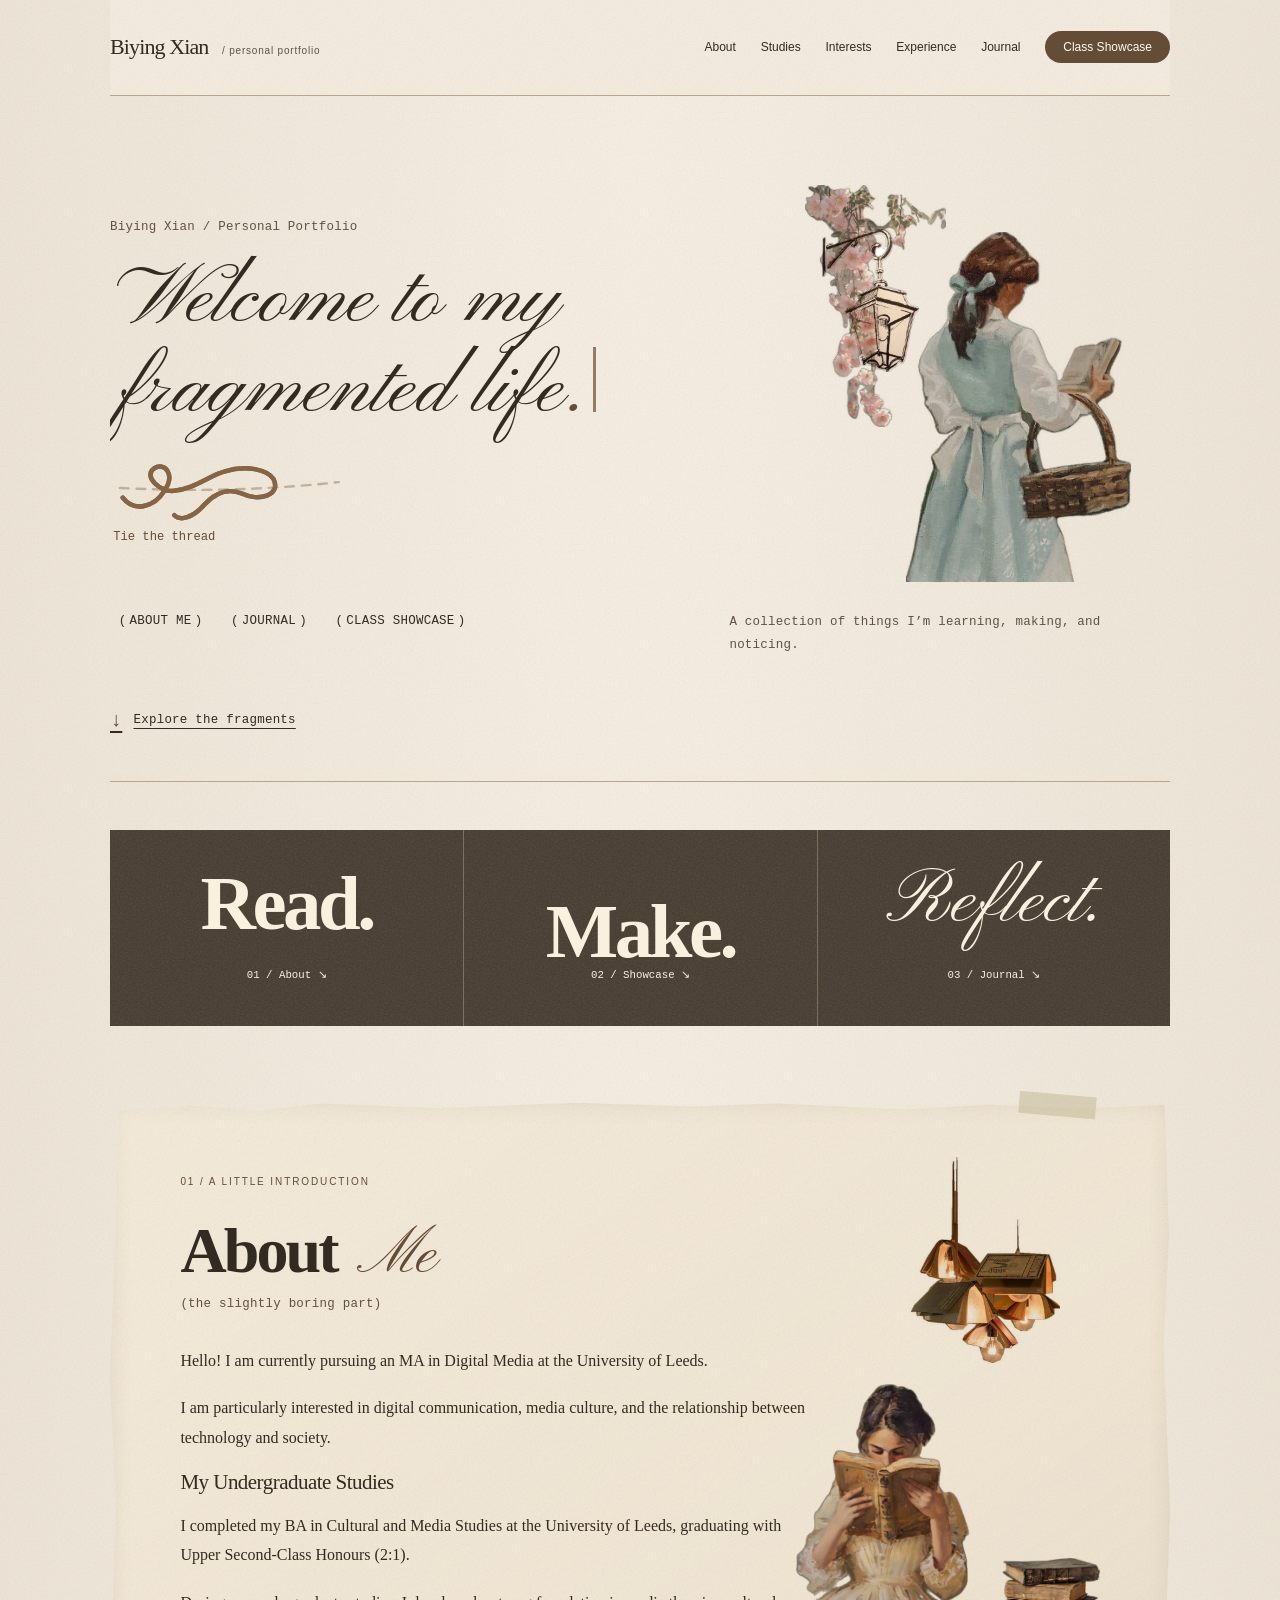
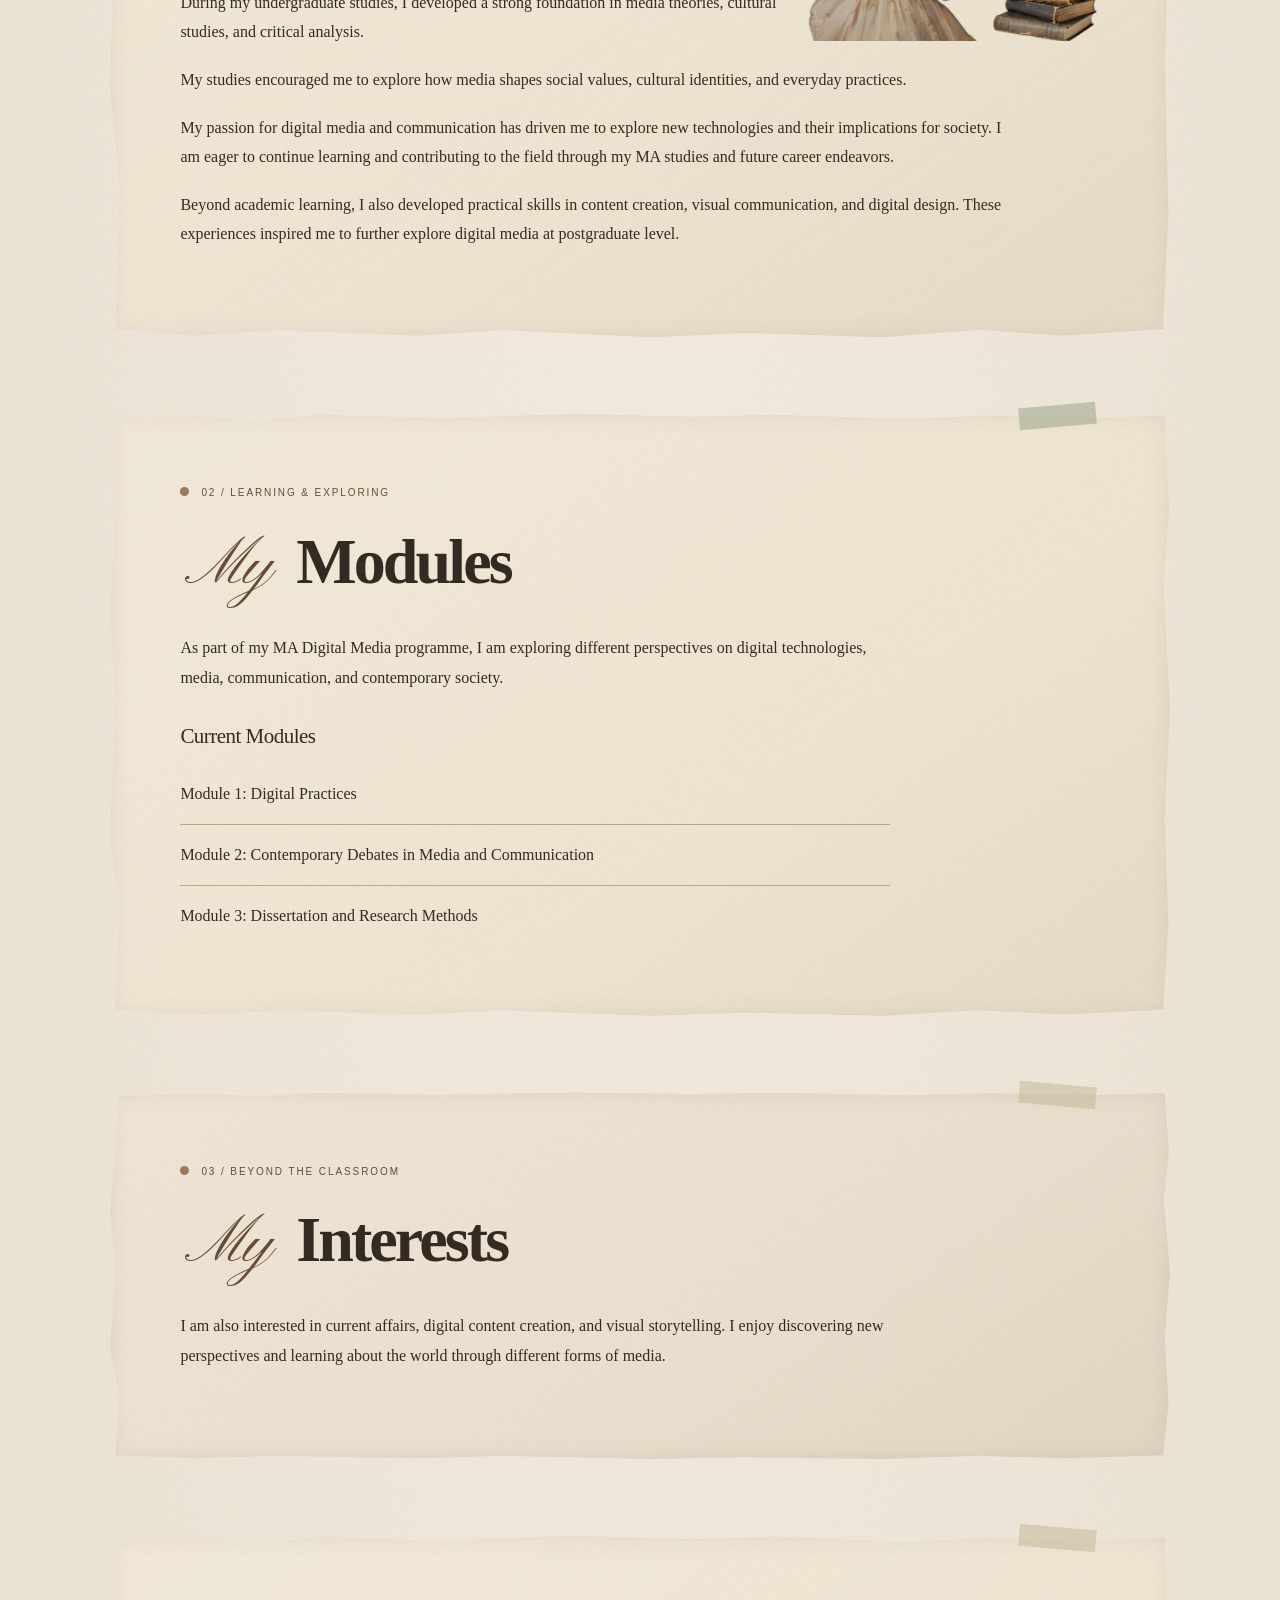
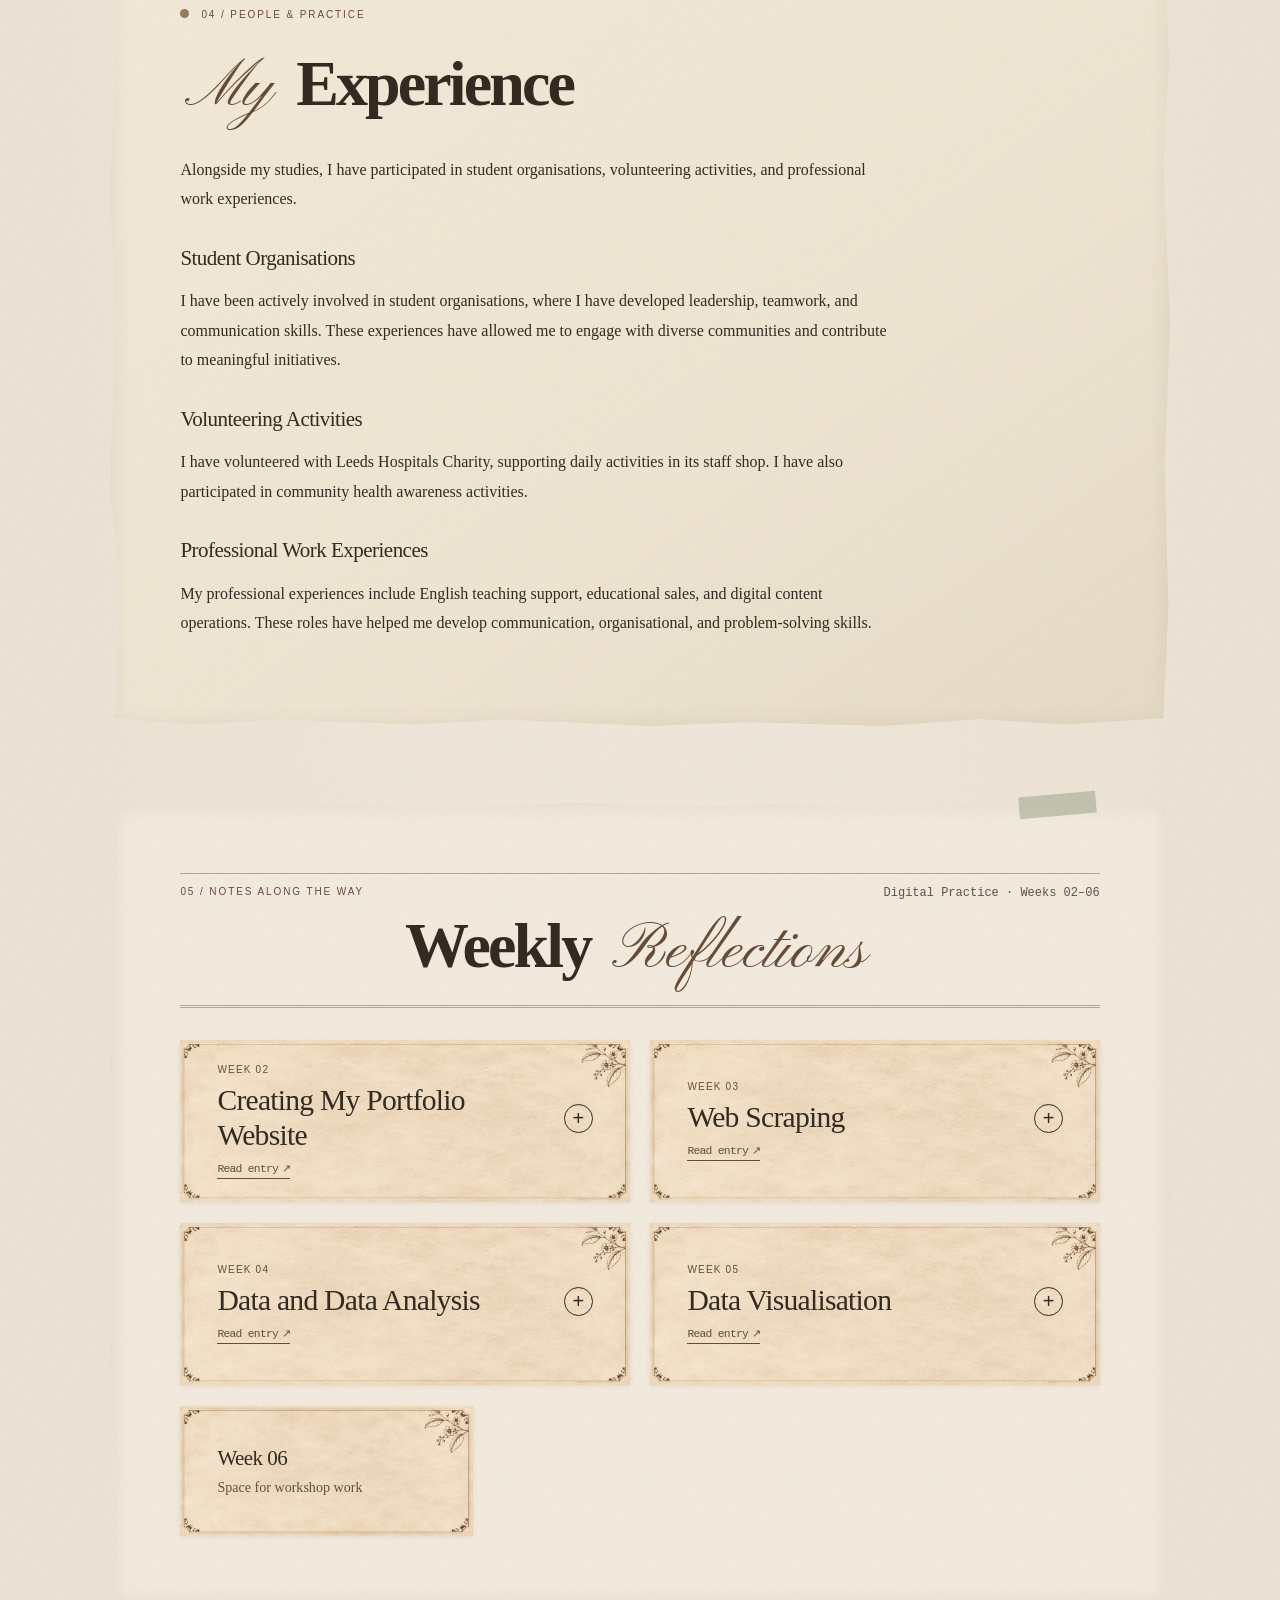
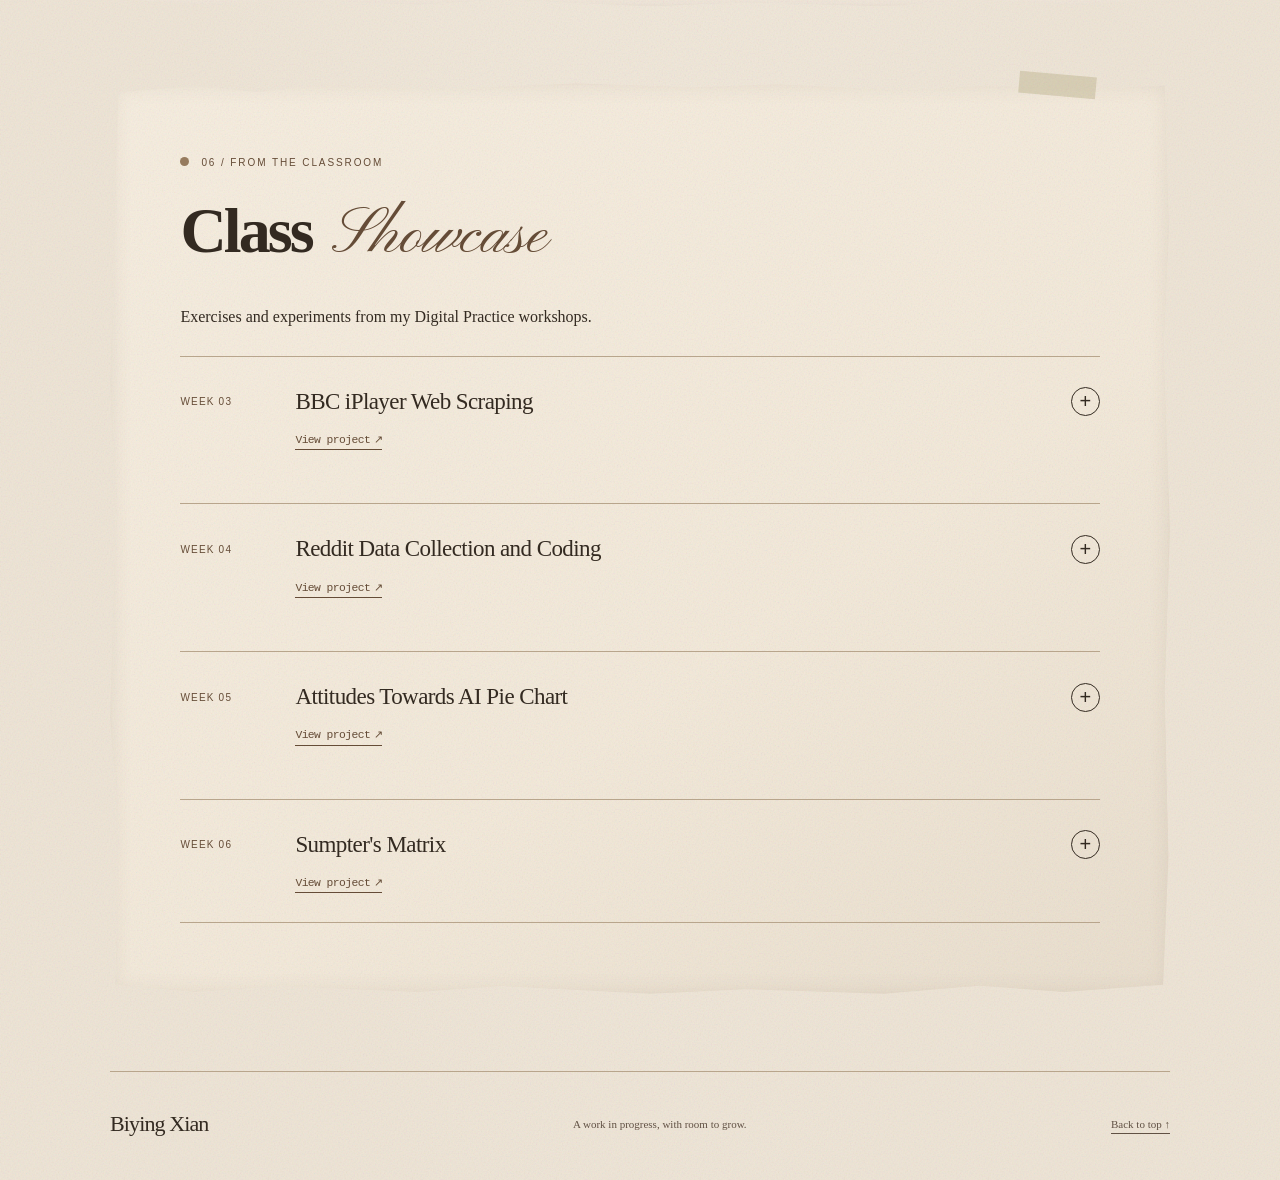
==== commit bdab51e6: "Add files via upload" ====
--- a/index.html
+++ b/index.html
@@ -5,7 +5,7 @@
 <title>Welcome to My Fragmented Life — Biying Xian</title>
 <meta name="description" content="Biying Xian’s personal portfolio: digital media, studies and reflections at the University of Leeds.">
 <meta name="viewport" content="width=device-width, initial-scale=1.0">
-<link href="mystylesheet.css?v=scrapbook-11" rel="stylesheet" type="text/css" />
+<link href="mystylesheet.css?v=scrapbook-12" rel="stylesheet" type="text/css" />
 
 </head>
 <body>
@@ -289,6 +289,18 @@
                 </figure>
             </div>
         </details>
+        <details class="showcase-entry">
+            <summary>
+                <span class="week">Week 06</span>
+                <span>Sumpter's Matrix</span>
+                <span class="expand" aria-hidden="true">+</span>
+                <span class="entry-action" aria-hidden="true"></span>
+            </summary>
+            <div class="entry-body">
+                <p>My Week 6 workshop workbook.</p>
+                <a class="fragment-link" href="data/week-6-sumpters-matrix.xlsx" download="Week 6 - Sumpter's Matrix.xlsx">Download Sumpter's Matrix (Excel) <span aria-hidden="true">↓</span></a>
+            </div>
+        </details>
     </section>
 </main>
 <footer><a class="wordmark" href="#home">Biying Xian</a><p>A work in progress, with room to grow.</p><a href="#home">Back to top ↑</a></footer>
@@ -419,14 +431,10 @@
         if ('IntersectionObserver' in window) {
             const reveal = new IntersectionObserver(entries => {
                 for (const entry of entries) {
-                    if (!entry.isIntersecting) continue;
-                    if (motion.matches && entry.boundingClientRect.top > 0) {
-                        entry.target.classList.add('section-arrival');
-                    }
-                    reveal.unobserve(entry.target);
+                    entry.target.classList.toggle('section-arrival', entry.isIntersecting && motion.matches);
                 }
             }, { rootMargin: '0px 0px -12% 0px' });
-            sections.forEach(section => reveal.observe(section));
+            [cover, ...sections].forEach(section => reveal.observe(section));
         }
 
         cover.addEventListener('pointermove', event => {
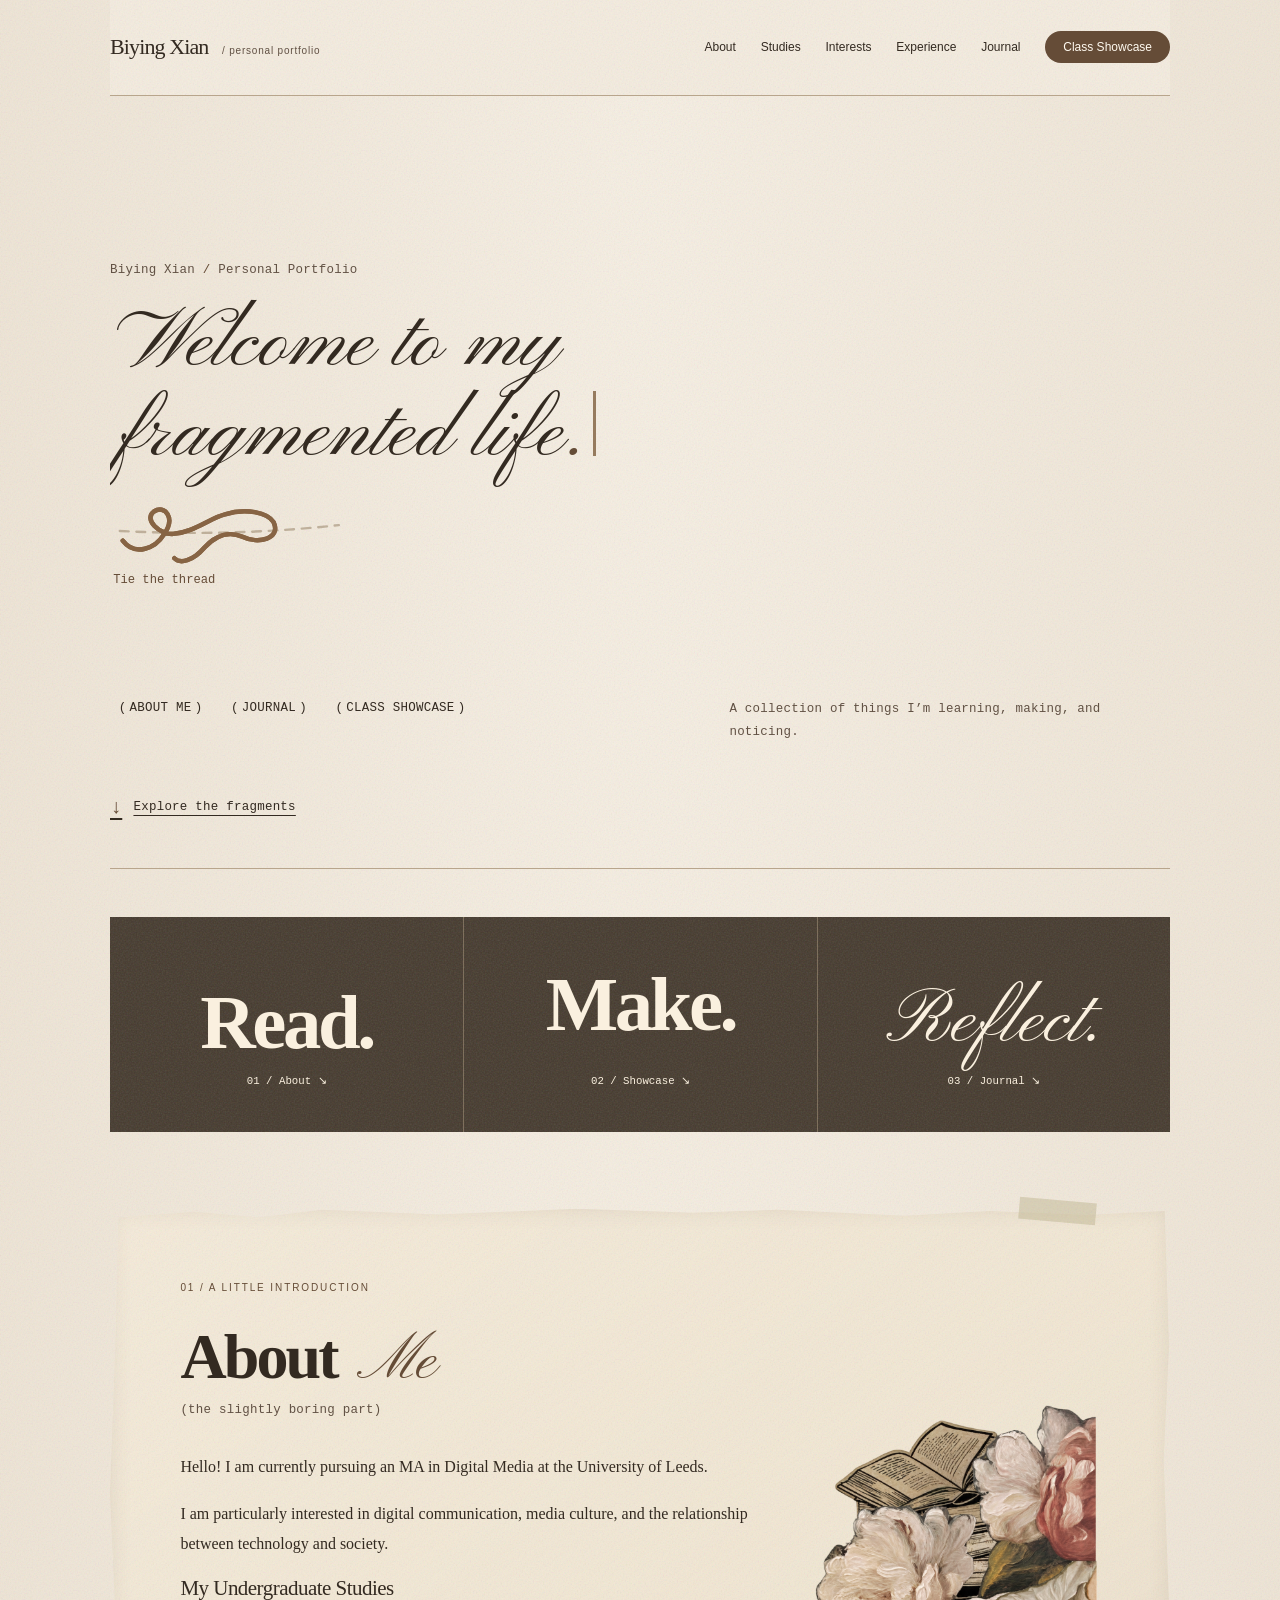
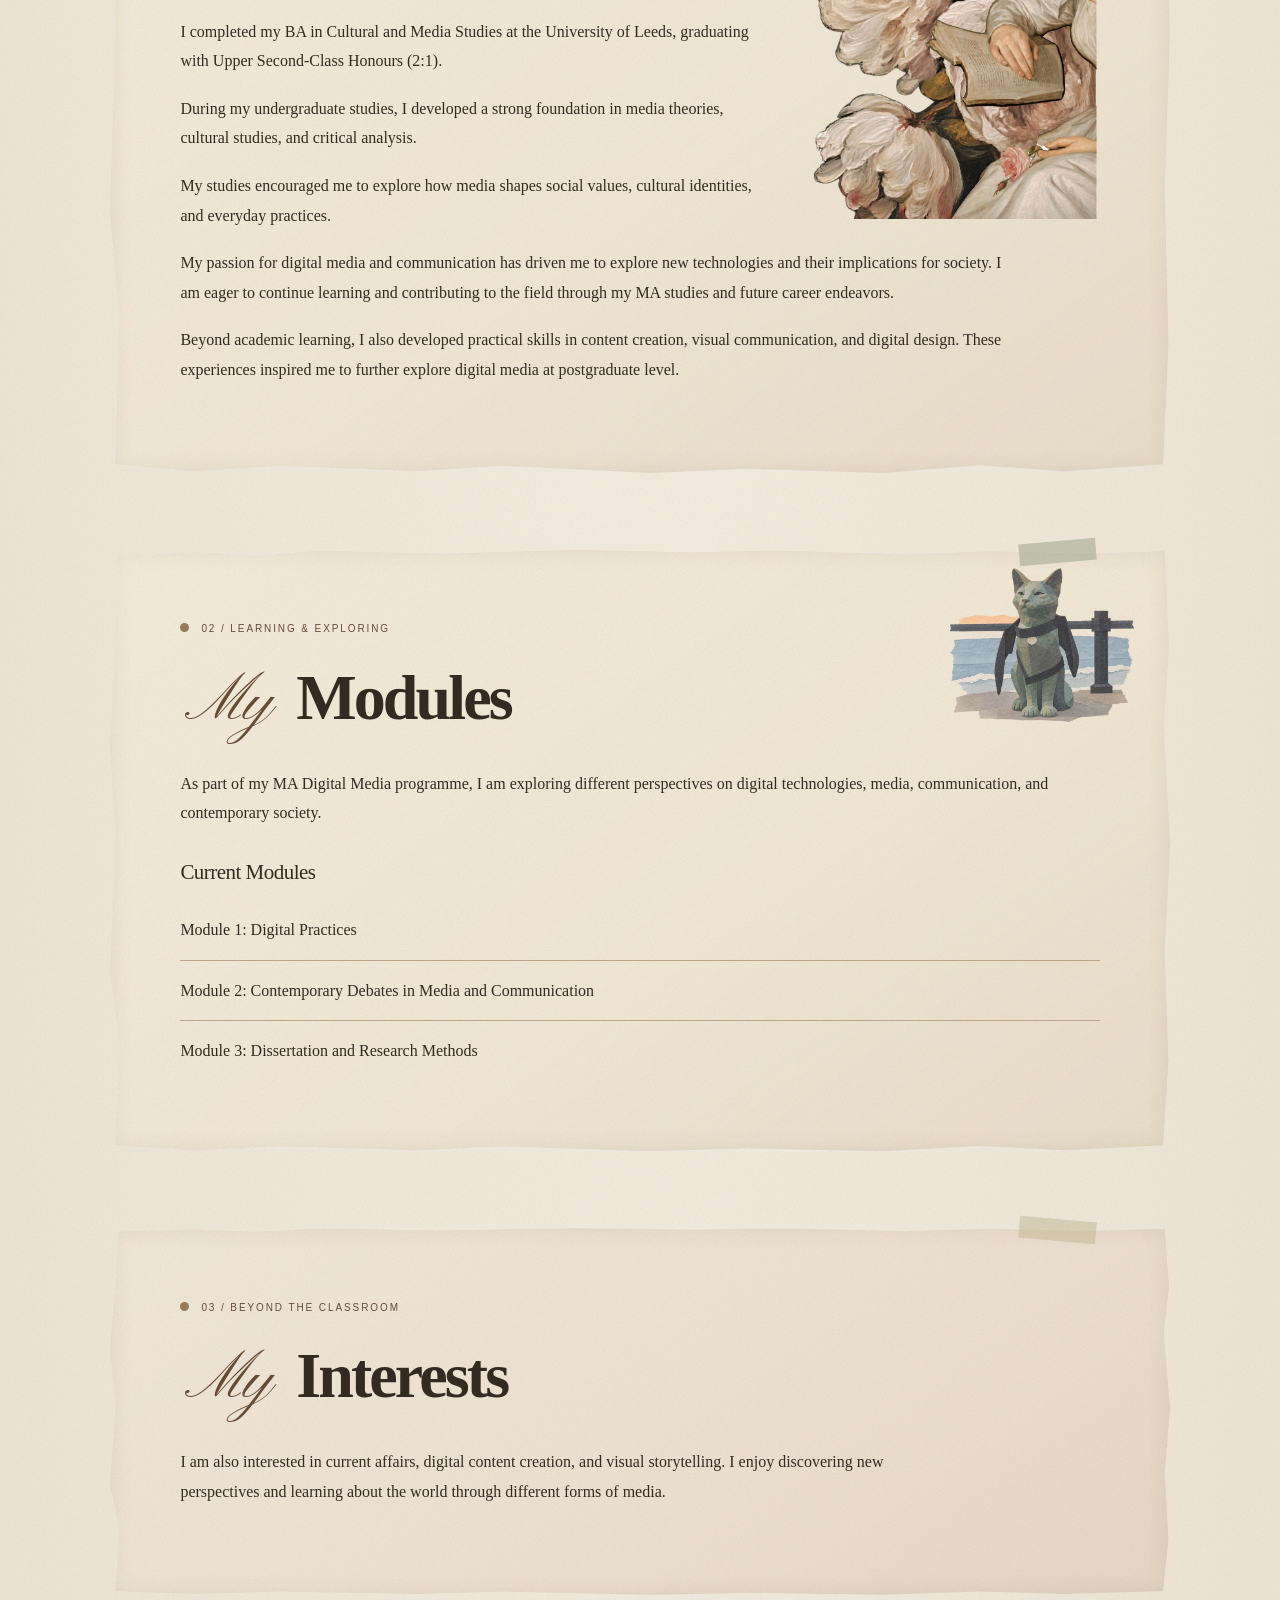
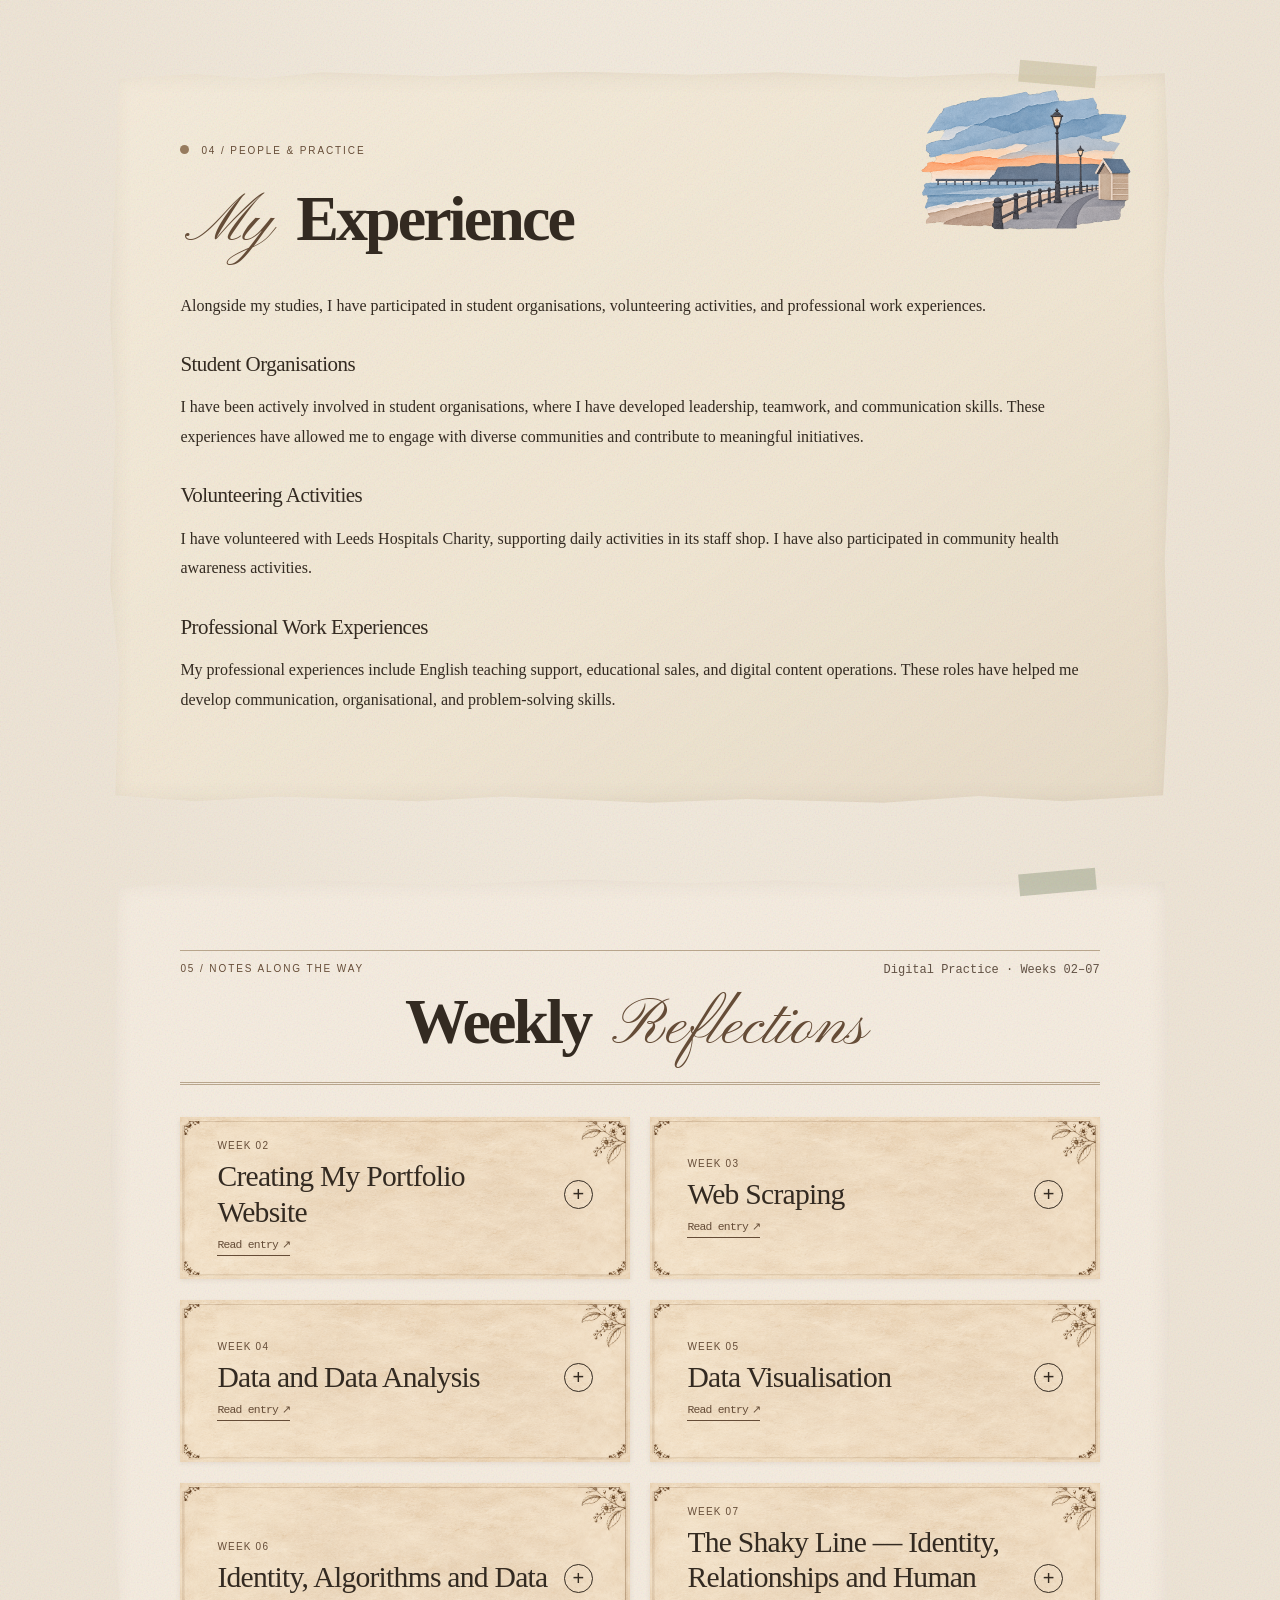
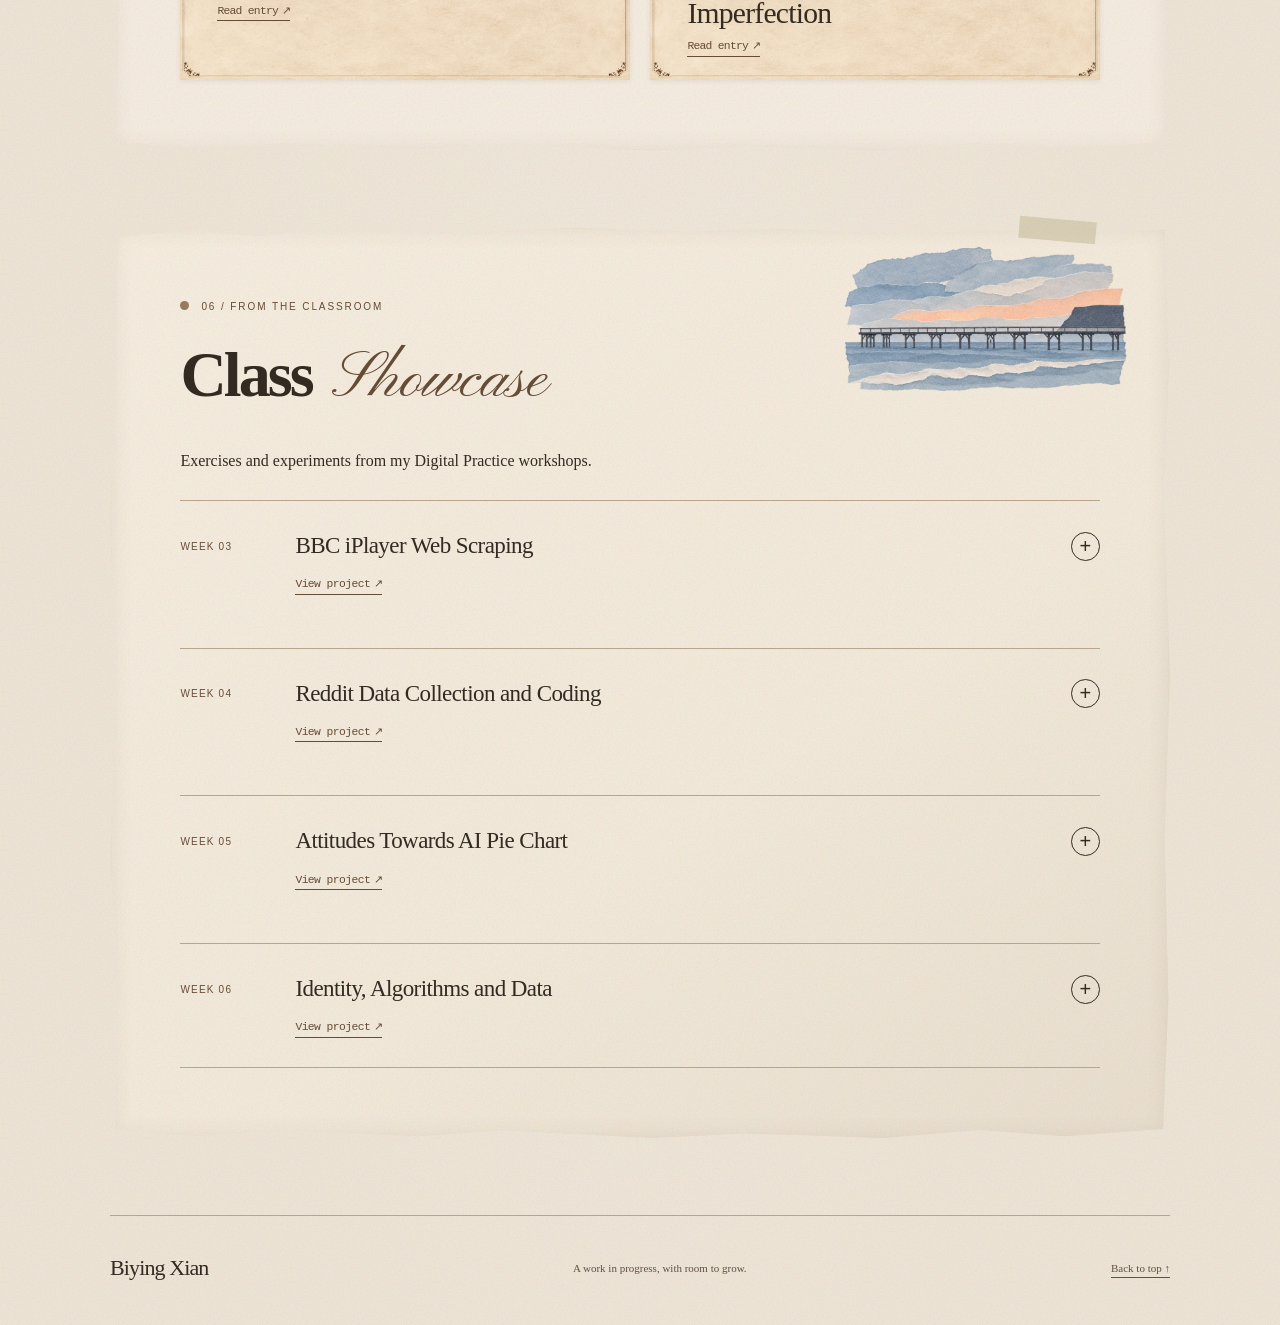
==== commit 2556352b: "Add files via upload" ====
--- a/index.html
+++ b/index.html
@@ -5,7 +5,7 @@
 <title>Welcome to My Fragmented Life — Biying Xian</title>
 <meta name="description" content="Biying Xian’s personal portfolio: digital media, studies and reflections at the University of Leeds.">
 <meta name="viewport" content="width=device-width, initial-scale=1.0">
-<link href="mystylesheet.css?v=scrapbook-12" rel="stylesheet" type="text/css" />
+<link href="mystylesheet.css?v=scrapbook-25" rel="stylesheet" type="text/css" />
 
 </head>
 <body>
@@ -29,15 +29,15 @@
                     <path class="thread-stitches" d="M7 39 Q122 45 232 33"/>
                     <path id="thread-path" class="thread-cord"/>
                     <use href="#thread-path" class="thread-fibre"/>
+                    <g class="thread-knot">
+                        <circle cx="108" cy="39" r="4"/>
+                        <path d="M106 37 L110 41 M110 37 L106 41"/>
+                    </g>
                 </svg>
                 <span aria-hidden="true">Tie the thread</span>
             </button>
         </div>
-        <figure class="cover-reader">
-            <img class="cover-lantern" src="assets/cover-lantern.png" alt="" width="596" height="875">
-            <img class="cover-blossom-branch" src="assets/cover-blossom-branch.png" alt="" width="673" height="1152">
-            <img class="cover-blue-reader" src="assets/cover-blue-reader.png" alt="A girl in a blue dress reading beside a wicker basket" width="520" height="808">
-        </figure>
+        <div class="cover-reader cover-art-space" aria-hidden="true"></div>
         <div class="fragment-explore">
             <nav class="fragment-index" aria-label="Explore the fragments">
                 <a class="fragment-card fragment-card-about" href="#about">About Me</a>
@@ -58,15 +58,46 @@
         </a>
     </section>
     <nav class="chapter-ribbon" aria-label="Portfolio shortcuts">
-        <a href="#about"><span class="ribbon-word">Read.</span><span class="ribbon-label">01 / About <span aria-hidden="true">↘</span></span></a>
-        <a href="#class-showcase"><span class="ribbon-word">Make.</span><span class="ribbon-label">02 / Showcase <span aria-hidden="true">↘</span></span></a>
-        <a href="#weekly-reflections"><span class="ribbon-word">Reflect.</span><span class="ribbon-label">03 / Journal <span aria-hidden="true">↘</span></span></a>
+        <a href="#about"><span class="ribbon-word"><span class="ribbon-serif">Read.</span><span class="ribbon-script" aria-hidden="true">Read.</span></span><span class="ribbon-label">01 / About <span aria-hidden="true">↘</span></span></a>
+        <a href="#class-showcase"><span class="ribbon-word"><span class="ribbon-serif">Make.</span><span class="ribbon-script" aria-hidden="true">Make.</span></span><span class="ribbon-label">02 / Showcase <span aria-hidden="true">↘</span></span></a>
+        <a href="#weekly-reflections"><span class="ribbon-word"><span class="ribbon-serif">Reflect.</span><span class="ribbon-script" aria-hidden="true">Reflect.</span></span><span class="ribbon-label">03 / Journal <span aria-hidden="true">↘</span></span></a>
     </nav>
     <section id="about" class="page-section">
         <figure class="about-collage">
-            <img class="about-book-lamp" src="assets/about-book-lamp.png" alt="" width="480" height="664" loading="lazy">
-            <img class="about-reader" src="assets/about-reader.png" alt="A girl reading an open book" width="1199" height="1677" loading="lazy">
-            <img class="about-book-stack" src="assets/about-book-stack.png" alt="" width="968" height="758" loading="lazy">
+            <button class="collage-trigger" type="button" aria-label="Replay the butterfly and flower animation">
+            <img class="about-personal-art" src="assets/about-collage-transparent.png" alt="Vintage books, ivory and rose peonies, and a figure reading, with a butterfly visiting the flowers" width="941" height="1672" loading="lazy">
+            <svg class="floral-motion" viewBox="0 0 941 1672" aria-hidden="true" focusable="false">
+                <defs>
+                    <image id="floral-source" href="assets/about-collage-transparent.png" width="941" height="1672"/>
+                    <radialGradient id="petal-feather">
+                        <stop offset="0" stop-color="white"/>
+                        <stop offset=".65" stop-color="white"/>
+                        <stop offset="1" stop-color="black"/>
+                    </radialGradient>
+                    <mask id="petal-upper-mask" maskUnits="userSpaceOnUse" x="565" y="470" width="240" height="330">
+                        <ellipse cx="685" cy="635" rx="120" ry="165" fill="url(#petal-feather)"/>
+                    </mask>
+                    <mask id="petal-left-mask" maskUnits="userSpaceOnUse" x="180" y="740" width="230" height="370">
+                        <ellipse cx="295" cy="925" rx="115" ry="185" fill="url(#petal-feather)"/>
+                    </mask>
+                    <mask id="petal-right-mask" maskUnits="userSpaceOnUse" x="335" y="755" width="190" height="350">
+                        <ellipse cx="430" cy="930" rx="95" ry="175" fill="url(#petal-feather)"/>
+                    </mask>
+                    <mask id="petal-lower-mask" maskUnits="userSpaceOnUse" x="45" y="1310" width="410" height="330">
+                        <ellipse cx="250" cy="1475" rx="205" ry="165" fill="url(#petal-feather)"/>
+                    </mask>
+                </defs>
+                <g mask="url(#petal-upper-mask)"><use class="petal-upper" data-petal="upper" href="#floral-source"/></g>
+                <g mask="url(#petal-left-mask)"><use class="petal-left" data-petal="left" href="#floral-source"/></g>
+                <g mask="url(#petal-right-mask)"><use class="petal-right" data-petal="right" href="#floral-source"/></g>
+                <g mask="url(#petal-lower-mask)"><use class="petal-lower" data-petal="lower" href="#floral-source"/></g>
+            </svg>
+            <span class="butterfly-flight" aria-hidden="true">
+                <span class="butterfly-wing butterfly-wing-left"><img src="assets/newsprint-butterfly.png" alt="" width="1254" height="1254" draggable="false"></span>
+                <span class="butterfly-wing butterfly-wing-right"><img src="assets/newsprint-butterfly.png" alt="" width="1254" height="1254" draggable="false"></span>
+            </span>
+            <span class="collage-hint" aria-hidden="true">Fly again <span>↗</span></span>
+            </button>
         </figure>
         <div class="about-heading">
             <p class="eyebrow">01 / A little introduction</p>
@@ -96,6 +127,7 @@
         </div>
 </section>
 <section id="studies" class="page-section">
+
 <p class="eyebrow">02 / Learning & exploring</p>
 <!-- My Modules -->
  <h2 class="chapter-title"><span class="chapter-script">My</span> <span class="chapter-print">Modules</span></h2>
@@ -109,6 +141,9 @@
     <li>Module 2: Contemporary Debates in Media and Communication</li>
     <li>Module 3: Dissertation and Research Methods</li>
 </ul>
+<figure class="section-art modules-art" aria-hidden="true">
+    <img src="assets/modules-coastal-cat.png" alt="" width="1319" height="1192" loading="lazy">
+</figure>
 </section>
 <section id="interests" class="page-section">
 <p class="eyebrow">03 / Beyond the classroom</p>
@@ -120,6 +155,7 @@
         about the world through different forms of media.</p>
 </section>
 <section id="experience" class="page-section">
+
 <p class="eyebrow">04 / People & practice</p>
 <!-- My Experience -->
 <h2 class="chapter-title"><span class="chapter-script">My</span> <span class="chapter-print">Experience</span></h2>
@@ -144,13 +180,16 @@
         These roles have helped me develop
         communication, organisational,
         and problem-solving skills.</p> 
+<figure class="section-art experience-art" aria-hidden="true">
+    <img src="assets/experience-seaside-walk.png" alt="" width="1536" height="1024" loading="lazy">
+</figure>
 </section>
 <!-- WEEKLY REFLECTIONS -->
 <section id="weekly-reflections" class="page-section journal" aria-labelledby="reflections-title">
     <header class="journal-masthead">
         <div class="journal-edition">
             <p class="eyebrow">05 / Notes along the way</p>
-            <p>Digital Practice · Weeks 02–06</p>
+            <p>Digital Practice · Weeks 02–07</p>
         </div>
         <h2 id="reflections-title" class="chapter-title"><span class="chapter-print">Weekly</span> <span class="chapter-script">Reflections</span></h2>
     </header>
@@ -238,15 +277,53 @@
                 <p><a href="assets/week-5-ai-attitudes.png">View the attitudes towards AI pie chart (PNG)</a></p>
             </div>
         </details>
-        <article class="workshop-note" id="week-6">
-            <div class="note-face"><h3>Week 06</h3><p>Space for workshop work</p></div>
-        </article>
+        <details class="workshop-note" id="week-6">
+<summary><span class="week">Week 06</span><span>Identity, Algorithms and Data</span><span class="expand" aria-hidden="true">+</span><span class="entry-action" aria-hidden="true"></span></summary>
+<div class="entry-body">
+    <h3>Week 6 Reflection: Identity, Algorithms and Data</h3>
+    <p>During this week's workshop, I explored how algorithms construct digital identities and how data classification may influence our understanding of ourselves and others.</p>
+    <p>In the first task, I accessed Instagram's Meta Account Centre to examine the categories associated with my account and the advertisers that included me in their audiences. Meta classified me through categories such as mobile network users, potential device changes, recently detected devices and Wi-Fi usage <a class="figure-ref" id="week-6-reference-1" href="#week-6-figure-1" data-figure-jump>(figure 1)</a>. What concerned me most was not whether these classifications were accurate, but how ordinary personal behaviours could be recorded and interpreted as potential consumer needs.</p>
+    <p>I consider activities such as changing devices or moving between geographical locations to be part of my personal privacy. However, browsing activities, device information and potentially location-related data can become part of how platforms algorithmically construct our identities. Cheney-Lippold (2017) discusses this unsettling but increasingly common situation in which our identities are shaped through data and algorithmic classification (p.3). On the following page, he highlights how low data storage costs allow information about our everyday lives to accumulate continuously (Cheney-Lippold, 2017, p.4). This made me realise how personal activities can gradually become part of a much larger system of data collection, classification and commercial prediction.</p>
+    <p>I also found several advertisers associated with my account, including Monzo, Wise, Uber and OpenAI <a class="figure-ref" id="week-6-reference-2" href="#week-6-figure-2" data-figure-jump>(figure 2)</a>. When I examined OpenAI's details, Meta indicated that the advertiser had uploaded or used a list to reach me <a class="figure-ref" id="week-6-reference-3" href="#week-6-figure-3" data-figure-jump>(figure 3)</a>. Although this does not explain exactly which information was used, it made me question how data can be connected across different services for advertising purposes. Meta allows users to remove certain categories, but I consider this a limited and rather superficial form of control. These visible categories represent only a small part of a much broader system, and removing one label does not necessarily explain or control how the underlying information is processed.</p>
+    <p>In the second task, I followed Sumpter's (2018) classification framework to manually collect data from 32 Instagram friends. I examined their 15 most recent posts, creating a dataset of 480 posts, and recorded the classifications in the Week 6 Sumpter's Matrix using the 13 provided categories. Each post was assigned one category and one point, with a total of 15 points for each person.</p>
+    <p>However, I found that many posts could reasonably belong to multiple categories, while the framework only permitted one classification. For example, Outdoors and Lifestyle frequently overlapped. I also placed many gaming-related posts under Lifestyle because there was no separate gaming category. Ultimately, these decisions depended on my own interpretation. This made me realise that, as the person collecting and classifying the data, I also held the power to determine how other people's online identities were represented.</p>
+    <p>Sumpter (2018) discusses the question of whether algorithms can help overcome the biases involved in human decision-making (p.75). However, my experience made me question whether algorithmic results can truly be objective or accurately reflect reality. Even if an algorithm follows consistent rules, the data and categories used may already contain subjective decisions and limitations.</p>
+    <p>For example, one of my friends mainly posts on Instagram when going out, while rarely sharing ordinary daily activities. Based on the collected data, this person might appear to have an outdoors-focused lifestyle, but this does not necessarily reflect their actual daily life. The dataset represents what they choose to share, rather than their complete identity.</p>
+    <p>Reflecting on both tasks, I realised that digital identities are shaped not only by algorithms, but also by what data are collected, what users choose to share, and who has the power to classify and interpret that information. Classification may simplify complex human behaviours into seemingly objective numbers, while overlooking the contexts and experiences behind them.</p>
+    <p class="reflection-question"><strong>If the data only captures selected fragments of our lives, how far can algorithms truly understand who we are?</strong></p>
+    <h3>References</h3>
+    <p>Cheney-Lippold, J. (2017). Introduction. In: <cite>We Are Data: Algorithms and the Making of Our Digital Selves</cite>. New York: NYU Press, pp. 1–32.</p>
+    <p>Sumpter, D. (2018). Chapter 3: The Principal Components of Friendship. In: <cite>Outnumbered: From Facebook and Google to Fake News and Filter-Bubbles – The Algorithms That Control Our Lives</cite>. London: Bloomsbury.</p>
+</div>
+</details>
+<details class="workshop-note" id="week-7">
+<summary><span class="week">Week 07</span><span>The Shaky Line — Identity, Relationships and Human Imperfection</span><span class="expand" aria-hidden="true">+</span><span class="entry-action" aria-hidden="true"></span></summary>
+<div class="entry-body">
+    <h3>Week 7 Reflection: The Shaky Line — Identity, Relationships and Human Imperfection</h3>
+    <p>This week, I watched <em>We Were Here</em> (Bhasin, 2026), a short film that made me reflect on human identity, relationships and the growing distance between generations in a rapidly developing technological world.</p>
+    <p>What interested me most was the relationship between the father and son. The son works with data in an AI company and believes that AI knows everything, while his father protests against robots replacing human labour. Their disagreement reflects not only a generational gap, but also their different experiences and understandings of technological development. When technology develops so quickly that some people struggle to keep up, how can they prove that their existence still matters? I think the father's resistance does not simply come from rejecting technology, but from a fear of becoming unnecessary in a world where machines can increasingly replace human abilities.</p>
+    <p>One moment that particularly stayed with me was the comparison between a washing machine and a mother. A washing machine can free our hands from repetitive labour and prevent the physical damage caused by washing clothes, but it cannot replace a mother or the care and emotions behind her actions. Similarly, giving a tree two different names shows how an ordinary object can carry different meanings through people's personal experiences and relationships. These moments reminded me that our identities are not simply defined by what we do, but also by our stories, memories, relationships and how we understand our own experiences. Machines may replace certain forms of labour, but can they truly understand the emotions behind these experiences?</p>
+    <p>Towards the end of the film, the son discovers that AI cannot even correctly identify a pizza. This challenges his earlier belief that AI knows everything and helps him begin to understand his father's fear and resistance. To me, this suggests that fear and rejection alone cannot help us understand one another. Although the father and son live in the same world, their different experiences of technology create misunderstandings between them. I interpreted the idea of <em>peace</em> at the end of the film as more than coexistence between humans and machines. It also represents the possibility of rebuilding understanding between people. Technological progress may improve efficiency, but it should not make us overlook those who struggle to adapt or the value of genuine human relationships.</p>
+    <p>This also connects to our Week 7 workshop, where we reflected on Sumpter's Matrix and our experience of categorising friends' social media posts. During the experiment, I found that categories such as Outdoors and Lifestyle often overlapped, making it difficult to assign a post to only one category. However, beyond the limitations of classification, I began to question whether these numerical results could truly represent a person's identity.</p>
+    <p>For example, some of my friends mainly share pictures of their pets on social media. The data might therefore suggest that animals are an important part of their identities, but this does not mean their lives only revolve around pets. They may have other interests, relationships and experiences that they simply choose not to share online. Even though I know some of these people personally, the data I collected cannot fully reflect who they are in real life. These cold numerical results may represent fragments of a person's life, but they are more accurately representations constructed through algorithms and classification. Interacting with someone in real life is different from understanding them through their online profile. Their personal stories, emotions and relationships cannot always fit into predefined categories.</p>
+    <p>This made me reflect further on whether our attitudes towards AI and data might also influence our understanding of ourselves and others. Data does not simply record our behaviour; it may also shape what we see, how we act and what we choose to share. For example, if an algorithm repeatedly identifies someone through their interest in pets, it may continue recommending similar content, reinforcing only one part of their identity. Over time, these recommendations might even influence what they choose to post. In this sense, algorithms do not merely represent our identities, but may also participate in shaping them. If we increasingly rely on data to understand people, will we gradually overlook the parts of their lives that are not recorded?</p>
+    <p>The most meaningful symbol for me was the <em>shaky line</em>. A machine can draw a perfectly straight line, while a human's line shakes because they are breathing. I understood this imperfection as a trace of human existence. Our lives are shaped by emotions, memories, misunderstandings and the friction of everyday experiences. These imperfections are not necessarily weaknesses, but part of what makes us human. Just as the father and son cannot immediately understand each other, human understanding is not always perfect. However, through communication, empathy and shared experiences, we can gradually learn to understand one another.</p>
+    <p>Through this week's film and workshop, I realised that reflective digital practice should not only focus on how efficiently we collect, classify and analyse data, but also on what these processes might leave behind. Technology can improve our lives and replace certain forms of labour, but it cannot simply replace our identities or the genuine emotions and relationships that give meaning to our experiences. Rather than completely rejecting AI or blindly trusting it, I think we need to reflect on how we use technology and how our understanding of data may influence our relationships with others and with ourselves.</p>
+    <p class="reflection-question"><strong>If algorithms increasingly shape how we see ourselves and others, are we discovering who we truly are, or gradually becoming who our data suggests we should be?</strong></p>
+    <h3>Reference</h3>
+    <p>Bhasin, P. 2026. <cite>We Were Here</cite>, <em>The New Yorker</em>, 29th October 2026. Available at: <a href="https://www.youtube.com/watch?v=EMSQtqUIlXY" target="_blank" rel="noopener noreferrer">https://www.youtube.com/watch?v=EMSQtqUIlXY</a></p>
+</div>
+</details>
     </div>
 </section>
     <section id="class-showcase" class="page-section" aria-labelledby="showcase-title">
+
         <p class="eyebrow">06 / From the classroom</p>
         <h2 id="showcase-title" class="chapter-title"><span class="chapter-print">Class</span> <span class="chapter-script">Showcase</span></h2>
         <p>Exercises and experiments from my Digital Practice workshops.</p>
+        <figure class="section-art showcase-art" aria-hidden="true">
+            <img src="assets/showcase-pier.png" alt="" width="1774" height="887" loading="lazy">
+        </figure>
         <details class="showcase-entry">
             <summary>
                 <span class="week">Week 03</span>
@@ -289,16 +366,47 @@
                 </figure>
             </div>
         </details>
-        <details class="showcase-entry">
+        <details class="showcase-entry week-six-evidence" id="showcase-week-6">
             <summary>
                 <span class="week">Week 06</span>
-                <span>Sumpter's Matrix</span>
+                <span>Identity, Algorithms and Data</span>
                 <span class="expand" aria-hidden="true">+</span>
                 <span class="entry-action" aria-hidden="true"></span>
             </summary>
             <div class="entry-body">
-                <p>My Week 6 workshop workbook.</p>
+                <p>Workshop evidence from Meta Account Centre and my Week 6 Sumpter's Matrix.</p>
                 <a class="fragment-link" href="data/week-6-sumpters-matrix.xlsx" download="Week 6 - Sumpter's Matrix.xlsx">Download Sumpter's Matrix (Excel) <span aria-hidden="true">↓</span></a>
+                <p class="evidence-help">Select a figure to open or close it.</p>
+                <details class="evidence-figure" id="week-6-figure-1">
+                    <summary><span class="figure-number">Figure 1</span><span>Categories associated with my account</span><span class="figure-toggle" aria-hidden="true">+</span></summary>
+                    <div class="figure-panel">
+                        <figure>
+                            <img src="assets/week-6-figure-1.png" width="1780" height="1075" loading="lazy" alt="Meta Account Centre categories associated with the account, including mobile network and device use, potential device changes, recently detected devices and Wi-Fi usage.">
+                            <figcaption>figure 1</figcaption>
+                        </figure>
+                        <a class="figure-return" href="#week-6-reference-1" data-figure-jump>Back to this passage in Week 6 reflection <span aria-hidden="true">↖</span></a>
+                    </div>
+                </details>
+                <details class="evidence-figure" id="week-6-figure-2">
+                    <summary><span class="figure-number">Figure 2</span><span>Advertisers associated with my account</span><span class="figure-toggle" aria-hidden="true">+</span></summary>
+                    <div class="figure-panel">
+                        <figure>
+                            <img src="assets/week-6-figure-2.png" width="1831" height="1108" loading="lazy" alt="Meta Account Centre audience-based advertising list showing Monzo, Group GTI, Gopuff, Wise, Uber, OpenAI and Airbnb.">
+                            <figcaption>figure 2</figcaption>
+                        </figure>
+                        <a class="figure-return" href="#week-6-reference-2" data-figure-jump>Back to this passage in Week 6 reflection <span aria-hidden="true">↖</span></a>
+                    </div>
+                </details>
+                <details class="evidence-figure" id="week-6-figure-3">
+                    <summary><span class="figure-number">Figure 3</span><span>OpenAI's audience information</span><span class="figure-toggle" aria-hidden="true">+</span></summary>
+                    <div class="figure-panel">
+                        <figure>
+                            <img src="assets/week-6-figure-3.png" width="1875" height="1072" loading="lazy" alt="Meta Account Centre advertiser information for OpenAI, including the explanation: They uploaded or used a list to reach you.">
+                            <figcaption>figure 3</figcaption>
+                        </figure>
+                        <a class="figure-return" href="#week-6-reference-3" data-figure-jump>Back to this passage in Week 6 reflection <span aria-hidden="true">↖</span></a>
+                    </div>
+                </details>
             </div>
         </details>
     </section>
@@ -335,8 +443,11 @@
             100, 68, 106, 48, 108, 39,
             128, 46, 148, 55, 184, 60
         ];
-        let shape = loose;
+        let shape = loose.slice();
+        let target = loose;
+        const velocity = loose.map(() => 0);
         let frame = 0;
+        let previousTime = 0;
 
         function drawThread(points) {
             let path = 'M' + points.slice(0, 2).join(' ');
@@ -348,31 +459,54 @@
 
         drawThread(shape);
         thread.hidden = false;
-        thread.addEventListener('click', () => {
+
+        function finishThread() {
+            cancelAnimationFrame(frame);
+            frame = 0;
+            shape = target.slice();
+            velocity.fill(0);
+            drawThread(shape);
+        }
+
+        function animateThread(now) {
+            // Keep the spring stable after a slow frame or a background tab.
+            const elapsed = Math.min(Math.max((now - previousTime) / 1000, 0), 1 / 30);
+            previousTime = now;
+            let settled = true;
+            for (let step = 0; step < 2; step++) {
+                for (let i = 0; i < shape.length; i++) {
+                    const acceleration = (target[i] - shape[i]) * 560 - velocity[i] * 30;
+                    velocity[i] += acceleration * elapsed / 2;
+                    shape[i] += velocity[i] * elapsed / 2;
+                    if (Math.abs(target[i] - shape[i]) > .035 || Math.abs(velocity[i]) > .2) settled = false;
+                }
+            }
+            drawThread(shape);
+            if (settled) finishThread();
+            else frame = requestAnimationFrame(animateThread);
+        }
+
+        thread.addEventListener('click', event => {
             const isTied = thread.getAttribute('aria-pressed') === 'true';
-            const target = isTied ? loose : tied;
+            target = isTied ? loose : tied;
             thread.setAttribute('aria-pressed', String(!isTied));
             label.textContent = isTied ? 'Tie the thread' : 'Untie the thread';
-            cancelAnimationFrame(frame);
-
-            if (reducedMotion.matches) {
-                shape = target;
-                drawThread(shape);
+            thread.setAttribute('aria-label', label.textContent);
+            thread.classList.toggle('thread-instant', event.detail === 0 || reducedMotion.matches);
+
+            if (reducedMotion.matches || event.detail === 0) {
+                finishThread();
                 return;
             }
 
-            const from = shape;
-            const start = performance.now();
-
-            function animate(now) {
-                const progress = Math.min(Math.max((now - start) / 560, 0), 1);
-                const eased = progress * progress * (3 - 2 * progress);
-                shape = from.map((value, i) => value + (target[i] - value) * eased);
-                drawThread(shape);
-                if (progress < 1) frame = requestAnimationFrame(animate);
+            if (!frame) {
+                previousTime = performance.now();
+                frame = requestAnimationFrame(animateThread);
             }
-
-            frame = requestAnimationFrame(animate);
+        });
+
+        reducedMotion.addEventListener('change', () => {
+            if (reducedMotion.matches) finishThread();
         });
     })();
 
@@ -449,6 +583,169 @@
             collage.style.removeProperty('--cover-y');
         });
     })();
+    (() => {
+        const trigger = document.querySelector('.collage-trigger');
+        const butterfly = trigger.querySelector('.butterfly-flight');
+        const wingImage = butterfly.querySelector('img');
+        const petals = [...trigger.querySelectorAll('[data-petal]')];
+        let petalAnimations = [];
+
+        function stopFlowers() {
+            petalAnimations.forEach(animation => animation.cancel());
+            petalAnimations = [];
+        }
+        function animateFlowers() {
+            stopFlowers();
+            if (!motion.matches) return;
+            const shapes = {
+                upper: ['none', 'translateY(1px) rotate(.45deg)', 'translateY(-.4px) rotate(-.18deg)'],
+                left: ['none', 'translate(1px, 1px) rotate(.5deg)', 'translate(-.4px, -.4px) rotate(-.2deg)'],
+                right: ['none', 'translate(-1px, 1px) rotate(-.4deg)', 'translate(.4px, -.4px) rotate(.16deg)']
+            };
+            // Each bloom responds in turn; the two sides of the middle bloom follow slightly apart.
+            const timing = {
+                upper: [.25, .34, .40, .47],
+                left: [.72, .80, .87, .96],
+                right: [.74, .82, .89, .98]
+            };
+            for (const petal of petals) {
+                if (!petal.animate) continue;
+                const name = petal.dataset.petal;
+                const keys = name === 'lower' ? [
+                    { transform: 'none', offset: 0 },
+                    { transform: 'none', offset: .70 },
+                    { transform: 'translateY(-1px) rotate(.35deg)', offset: .84 },
+                    { transform: 'translateY(.3px) rotate(-.12deg)', offset: .95 },
+                    { transform: 'none', offset: 1 }
+                ] : [
+                    { transform: shapes[name][0], offset: 0 },
+                    { transform: shapes[name][0], offset: timing[name][0] },
+                    { transform: shapes[name][1], offset: timing[name][1] },
+                    { transform: shapes[name][2], offset: timing[name][2] },
+                    { transform: shapes[name][0], offset: timing[name][3] },
+                    { transform: shapes[name][0], offset: 1 }
+                ];
+                petalAnimations.push(petal.animate(keys, {
+                    duration: 9500,
+                    easing: 'cubic-bezier(.45, 0, .55, 1)',
+                    fill: 'none'
+                }));
+            }
+        }
+        const motion = matchMedia('(prefers-reduced-motion: no-preference)');
+        let width = trigger.clientWidth;
+        let height = trigger.clientHeight;
+        let frame = 0;
+        let started = 0;
+        let visible = false;
+        let ready = wingImage.complete && wingImage.naturalWidth > 0;
+        const firstLeg = [[.43, .34], [.34, .25], [.80, .28], [.70, .405]];
+        const secondLeg = [[.70, .405], [.52, .34], [.18, .41], [.345, .535]];
+
+        function point(points, t) {
+            const u = 1 - t;
+            return [0, 1].map(axis => u*u*u*points[0][axis] + 3*u*u*t*points[1][axis]
+                + 3*u*t*t*points[2][axis] + t*t*t*points[3][axis]);
+        }
+        function place(position, bank = 0) {
+            const halfSize = width * .075;
+            butterfly.style.transform = `translate3d(${position[0]*width-halfSize}px, ${position[1]*height-halfSize}px, 0) rotate(${bank}deg)`;
+        }
+        function state(name) {
+            if (butterfly.dataset.state !== name) butterfly.dataset.state = name;
+        }
+        function stop() {
+            cancelAnimationFrame(frame); frame = 0;
+            stopFlowers();
+        }
+        function land() {
+            stop(); state('landed'); place(secondLeg[3], -12);
+        }
+        function tick(now) {
+            const elapsed = now - started;
+            if (elapsed < 3800) {
+                const t = elapsed / 3800;
+                state('flying'); place(point(firstLeg, t*t*(3-2*t)), Math.sin(t * Math.PI * 2) * 10 + 8*t);
+            } else if (elapsed < 4900) {
+                state('resting'); place([firstLeg[3][0], firstLeg[3][1] + Math.sin((elapsed - 3800) / 1100 * Math.PI) * .002], 8);
+            } else if (elapsed < 9500) {
+                const t = (elapsed - 4900) / 4600;
+                // Lift from the upper peony, then settle on the ivory bloom.
+                const eased = t*t*(3-2*t);
+                state('flying'); place(point(secondLeg, eased), 8*(1-t) + Math.sin(t*Math.PI*2)*9 - 12*t);
+            } else { land(); return; }
+            frame = requestAnimationFrame(tick);
+        }
+        function play(animate = true) {
+            stop();
+            width = trigger.clientWidth; height = trigger.clientHeight;
+            if (!ready) return;
+            if (!motion.matches || !animate) { land(); return; }
+            state('flying'); place(firstLeg[0], 0);
+            animateFlowers();
+            started = performance.now(); frame = requestAnimationFrame(tick);
+        }
+        trigger.addEventListener('click', event => play(event.detail > 0));
+        wingImage.addEventListener('load', () => {
+            ready = true;
+            if (visible) play();
+        });
+        wingImage.addEventListener('error', () => { stop(); state('hidden'); });
+        if ('IntersectionObserver' in window) {
+            const observer = new IntersectionObserver(entries => {
+                const entered = entries[0].isIntersecting && entries[0].intersectionRatio >= .25;
+                if (entered && !visible) play();
+                if (!entered) { stop(); state('hidden'); }
+                visible = entered;
+            }, { threshold: [0, .25] });
+            observer.observe(trigger);
+        } else { visible = true; play(); }
+        if ('ResizeObserver' in window) {
+            new ResizeObserver(() => {
+                width = trigger.clientWidth; height = trigger.clientHeight;
+                if (butterfly.dataset.state === 'landed') place(secondLeg[3], -12);
+            }).observe(trigger);
+        }
+        motion.addEventListener('change', () => { if (visible) land(); });
+        document.addEventListener('visibilitychange', () => {
+            if (document.hidden) { stop(); state('hidden'); }
+            else if (visible) land();
+        });
+    })();
+    (() => {
+        const motion = matchMedia('(prefers-reduced-motion: no-preference)');
+
+        function revealFigure(hash, animate = false) {
+            let id;
+            try { id = decodeURIComponent(hash.slice(1)); } catch { return false; }
+            const target = document.getElementById(id);
+            if (!target?.matches('.evidence-figure, .figure-ref')) return false;
+            for (let ancestor = target; ancestor; ancestor = ancestor.parentElement) {
+                if (ancestor.tagName === 'DETAILS') {
+                    ancestor.dataset.pointerToggle = 'false';
+                    ancestor.open = true;
+                }
+            }
+            requestAnimationFrame(() => {
+                const focusTarget = target.matches('details') ? target.querySelector('summary') : target;
+                focusTarget.focus({ preventScroll: true });
+                target.scrollIntoView({ behavior: animate && motion.matches ? 'smooth' : 'instant', block: 'start' });
+            });
+            return true;
+        }
+
+        document.addEventListener('click', event => {
+            const summary = event.target.closest('.evidence-figure > summary, #week-6 > summary');
+            if (summary) summary.parentElement.dataset.pointerToggle = String(event.detail > 0);
+            const link = event.target.closest('a[data-figure-jump]');
+            if (!link || event.defaultPrevented || event.button > 0 || event.metaKey || event.ctrlKey || event.shiftKey || event.altKey) return;
+            if (!revealFigure(link.hash, event.detail > 0)) return;
+            event.preventDefault();
+            if (location.hash !== link.hash) history.pushState(null, '', link.hash);
+        });
+        addEventListener('hashchange', () => revealFigure(location.hash));
+        if (location.hash) revealFigure(location.hash);
+    })();
 </script>
 </body>
 </html>
--- a/mystylesheet.css
+++ b/mystylesheet.css
@@ -1222,15 +1222,15 @@
 }
 
 @media (prefers-reduced-motion: no-preference) {
-    .title-line {
+    .fragment-cover.section-arrival .title-line {
         animation: write-title 680ms steps(14, end) both;
     }
 
-    .title-line-last {
+    .fragment-cover.section-arrival .title-line-last {
         animation-delay: 680ms;
     }
 
-    .title-caret {
+    .fragment-cover.section-arrival .title-caret {
         animation: blink-caret 850ms steps(1, end) 1.36s 3;
     }
 }
@@ -1293,6 +1293,8 @@
     grid-area: 1 / 1;
 }
 
+.fragment-preview-default { opacity: 1; }
+
 .fragment-preview p {
     margin: 0;
     padding-block: .75rem;
@@ -1304,17 +1306,17 @@
 
 .fragment-preview-notes p {
     grid-area: 1 / 1;
-    visibility: hidden;
+    opacity: 0;
 }
 
 .fragment-explore:has(.fragment-card:is(:hover, :focus-visible)) .fragment-preview-default {
-    visibility: hidden;
+    opacity: 0;
 }
 
 .fragment-explore:has(.fragment-card-about:is(:hover, :focus-visible)) .fragment-preview-about,
 .fragment-explore:has(.fragment-card-journal:is(:hover, :focus-visible)) .fragment-preview-journal,
 .fragment-explore:has(.fragment-card-class:is(:hover, :focus-visible)) .fragment-preview-class {
-    visibility: visible;
+    opacity: 1;
 }
 
 .fragment-explore:has(.fragment-card:focus-visible) .fragment-card:hover:not(:focus-visible) {
@@ -1325,7 +1327,7 @@
 .fragment-explore:has(.fragment-card-about:focus-visible) .fragment-preview-notes p:not(.fragment-preview-about),
 .fragment-explore:has(.fragment-card-journal:focus-visible) .fragment-preview-notes p:not(.fragment-preview-journal),
 .fragment-explore:has(.fragment-card-class:focus-visible) .fragment-preview-notes p:not(.fragment-preview-class) {
-    visibility: hidden;
+    opacity: 0;
 }
 
 .fragment-link {
@@ -1573,7 +1575,6 @@
 }
 
 .thread-toggle[hidden] { display: none; }
-.thread-toggle:hover span { text-decoration: underline; text-underline-offset: .25em; }
 .thread-toggle:focus-visible { outline: 2px solid var(--accent); outline-offset: 4px; }
 .thread-toggle svg { display: block; width: 100%; overflow: visible; }
 .thread-toggle path,
@@ -1581,13 +1582,37 @@
 .thread-stitches { stroke: #9a856a; stroke-width: 2.5; stroke-dasharray: 9 8; opacity: .55; }
 .thread-cord { stroke: #876444; stroke-width: 4.6; }
 .thread-fibre { stroke: #d1b68a; stroke-width: 1.25; pointer-events: none; }
+.thread-knot { opacity: 0; transform-origin: 108px 39px; transform: scale(.92); }
+.thread-knot circle { fill: #e8d1a7; stroke: #876444; stroke-width: 1.4; }
+.thread-knot path { stroke: #876444; stroke-width: 1; }
+.thread-toggle[aria-pressed="true"] .thread-knot { opacity: 1; transform: scale(1); }
+.thread-toggle[aria-pressed="true"] .thread-stitches { opacity: .85; }
+
+@media (hover: hover) and (pointer: fine) {
+    .thread-toggle:hover span { text-decoration: underline; text-underline-offset: .25em; }
+}
+
+@media (prefers-reduced-motion: no-preference) {
+    .thread-toggle svg { transition: transform 140ms cubic-bezier(.23, 1, .32, 1); }
+    .thread-toggle:active:not(:focus-visible) svg { transform: translateY(2px) scale(.97); }
+    .thread-knot { transition: opacity 180ms ease, transform 220ms cubic-bezier(.23, 1, .32, 1); }
+    .thread-stitches { transition: opacity 180ms ease; }
+}
+
+.thread-toggle.thread-instant :is(svg, .thread-knot, .thread-stitches),
+.thread-toggle:focus-visible :is(svg, .thread-knot, .thread-stitches) { transition: none; }
+
+@media (prefers-reduced-motion: reduce) {
+    .thread-knot { transform: none; }
+}
 
 .cover-reader {
     position: relative;
-    width: min(100%, 21rem);
-    aspect-ratio: 1 / 1.18;
+    width: min(100%, 17rem);
     margin: 0;
     justify-self: center;
+    transform: rotate(-2deg);
+    mix-blend-mode: multiply;
 }
 
 .cover-reader img,
@@ -1595,6 +1620,17 @@
     display: block;
     width: 100%;
     height: auto;
+}
+
+.cover-reader img {
+    -webkit-mask-image:
+        linear-gradient(to right, transparent, #000 4%, #000 96%, transparent),
+        linear-gradient(to bottom, transparent, #000 2.5%, #000 97.5%, transparent);
+    -webkit-mask-composite: source-in;
+    mask-image:
+        linear-gradient(to right, transparent, #000 4%, #000 96%, transparent),
+        linear-gradient(to bottom, transparent, #000 2.5%, #000 97.5%, transparent);
+    mask-composite: intersect;
 }
 
 .cover-reader .cover-blue-reader {
@@ -1765,15 +1801,11 @@
 
 .about-collage {
     float: right;
-    display: grid;
-    grid-template-columns: 61fr 35fr;
-    column-gap: 4%;
-    row-gap: clamp(.65rem, 1.6vw, 1.15rem);
-    align-items: end;
+    display: block;
     width: min(45%, 19rem);
-    margin: -1rem 0 .6rem .65rem;
-    shape-outside: polygon(49% 0, 100% 0, 100% 100%, 0 100%, 0 73%, 10% 59%, 17% 47%, 37% 41%, 37% 19%, 49% 15%);
-    shape-margin: .8rem;
+    margin: 0 0 1rem 1.75rem;
+    shape-outside: inset(0);
+    shape-margin: .4rem;
 }
 
 .about-collage .about-book-lamp {
@@ -1854,6 +1886,10 @@
 }
 
 nav.chapter-ribbon > a {
+    --serif-opacity: 1;
+    --script-opacity: 0;
+    --serif-y: 0em;
+    --script-y: .12em;
     display: grid;
     grid-template-rows: 1fr auto;
     justify-items: center;
@@ -1876,21 +1912,72 @@
 .chapter-ribbon > a:focus-visible { outline: 2px solid #faf0df; outline-offset: -4px; }
 
 .ribbon-word {
-    font: 700 clamp(1.35rem, 6vw, 5rem) / 1.16 var(--display);
+    display: grid;
+    padding: .08em .1em;
+    font-size: clamp(1.35rem, 6vw, 5rem);
+    line-height: 1.25;
+}
+
+.ribbon-word > span { grid-area: 1 / 1; white-space: nowrap; pointer-events: none; }
+.ribbon-serif {
+    font-family: var(--display);
+    font-weight: 700;
     letter-spacing: -.045em;
-}
-
-.chapter-ribbon > a:nth-child(3) .ribbon-word,
-.chapter-ribbon > a:is(:hover, :focus-visible) .ribbon-word {
+    opacity: var(--serif-opacity);
+    transform: translateY(var(--serif-y));
+}
+.ribbon-script {
     font-family: var(--calligraphy);
     font-weight: 400;
     letter-spacing: 0;
-}
-
-.chapter-ribbon > a:nth-child(3):is(:hover, :focus-visible) .ribbon-word {
-    font-family: var(--display);
-    font-weight: 700;
-    letter-spacing: -.045em;
+    opacity: var(--script-opacity);
+    transform: translateY(var(--script-y));
+}
+
+.chapter-ribbon > a:nth-child(3),
+.chapter-ribbon > a:focus-visible {
+    --serif-opacity: 0;
+    --script-opacity: 1;
+    --serif-y: -.12em;
+    --script-y: 0em;
+}
+
+.chapter-ribbon > a:nth-child(3):focus-visible {
+    --serif-opacity: 1;
+    --script-opacity: 0;
+    --serif-y: 0em;
+    --script-y: .12em;
+}
+
+@media (hover: hover) and (pointer: fine) {
+    .chapter-ribbon > a:hover {
+        --serif-opacity: 0;
+        --script-opacity: 1;
+        --serif-y: -.12em;
+        --script-y: 0em;
+    }
+    .chapter-ribbon > a:nth-child(3):hover {
+        --serif-opacity: 1;
+        --script-opacity: 0;
+        --serif-y: 0em;
+        --script-y: .12em;
+    }
+    .ribbon-word > span { transition: opacity 160ms ease; }
+    .fragment-preview-default,
+    .fragment-preview-notes p { transition: opacity 140ms ease; }
+
+    @media (prefers-reduced-motion: no-preference) {
+        .ribbon-word > span {
+            transition: opacity 180ms ease, transform 240ms cubic-bezier(.23, 1, .32, 1);
+        }
+    }
+}
+
+.chapter-ribbon > a:focus-visible .ribbon-word > span,
+.fragment-explore:focus-within .fragment-preview p { transition: none; }
+
+@media (prefers-reduced-motion: reduce) {
+    .ribbon-word > span { transform: none; }
 }
 
 .ribbon-label { font: .67rem / 1.25 "Courier New", monospace; }
@@ -1929,7 +2016,7 @@
 
 @media (prefers-reduced-motion: no-preference) {
     .section-arrival:not(:focus-within) {
-        animation: section-arrival 620ms ease-out;
+        animation: section-fade 620ms ease-out;
     }
 
     .ribbon-word {
@@ -1955,6 +2042,11 @@
 
     .section-arrival .about-collage .about-reader { animation-delay: 75ms; }
     .section-arrival .about-collage .about-book-stack { animation-delay: 150ms; }
+}
+
+@keyframes section-fade {
+    from { opacity: .66; }
+    to { opacity: 1; }
 }
 
 @keyframes section-arrival {
@@ -1978,3 +2070,252 @@
     .cover-reader .cover-lantern { --layer-depth: .55; }
     .cover-reader .cover-blossom-branch { --layer-depth: .35; }
 }
+
+/* Artwork placements and reserved cover space. */
+.cover-art-space {
+    aspect-ratio: 736 / 1308;
+}
+
+.about-personal-art {
+    display: block;
+    width: 100%;
+    height: auto;
+}
+
+/* Independent corner decorations preserve the original text widths and flow. */
+.section-art {
+    position: absolute;
+    top: .85rem;
+    right: 2rem;
+    width: 12rem;
+    margin: 0;
+    pointer-events: none;
+}
+
+.section-art img { display: block; width: 100%; height: auto; }
+.modules-art { width: 12rem; }
+.experience-art { width: 14rem; }
+.showcase-art { width: 19rem; top: .85rem; right: 2rem; }
+
+@media (prefers-reduced-motion: no-preference) {
+    .section-arrival .section-art img { animation: section-arrival 460ms ease-out backwards; }
+}
+
+@media (max-width: 700px) {
+    .modules-art { width: 5.5rem; top: -2.5rem; right: 1.5rem; }
+    .experience-art { width: 6.25rem; top: -2.5rem; right: 1.5rem; }
+    .showcase-art { width: 9rem; top: -2.5rem; right: 1.5rem; }
+    .about-collage { width: 40%; margin-left: 1rem; }
+    .cover-art-space { aspect-ratio: auto; min-height: 6rem; }
+}
+
+@media (max-width: 420px) {
+    .about-collage { float: none; width: min(72%, 15rem); margin: 0 auto 1.75rem; }
+}
+
+/* Hide only the baked-in caption below the cat; retain the complete artwork. */
+.modules-art img { clip-path: inset(0 0 8.5% 0); }
+
+/* Use the full paper width below the headings and corner artwork. */
+#experience > p:not(.eyebrow),
+#studies > p:not(.eyebrow),
+#studies > ul {
+    max-width: none;
+}
+
+/* Keep translucent tape separate from the illustration on narrow screens. */
+@media (max-width: 700px) {
+    :is(#studies, #experience, #class-showcase)::after {
+        right: auto;
+        left: 1rem;
+    }
+}
+
+/* Follow the torn-paper outline so the seaside cutout has no soft outer matte. */
+.experience-art img {
+    clip-path: polygon(5.8% 32.3%, 13% 15.7%, 27% 8.7%, 39% 8%, 50% 4.5%, 51.6% 6.3%, 63.2% 3.2%, 64.3% 6.5%, 64% 8%, 68% 10.9%, 80% 8.5%, 82.4% 15%, 82.7% 19%, 94.5% 20%, 94.8% 22%, 91.5% 31.5%, 84% 34.5%, 84% 36.5%, 92% 38.9%, 89.7% 44%, 89.5% 46%, 88.3% 47%, 90% 49.4%, 94.5% 49.5%, 96.7% 58%, 95.7% 59.5%, 95.7% 77%, 94.4% 77.8%, 94.4% 82%, 92.3% 85%, 92.2% 90%, 72.6% 93.6%, 72.7% 96%, 58% 96%, 49% 96.8%, 36% 96.3%, 35% 95%, 20% 94%, 8% 92.5%, 5.2% 92.8%, 5.6% 90%, 7% 88%, 6% 86%, 6.2% 84%, 4.8% 82%, 5.8% 78%, 4% 75%, 3.6% 72%, 4.7% 69%, 4.3% 67%, 5.3% 65.7%, 7% 65.5%, 7.8% 63%, 7.6% 61%, 7.7% 59%, 3.5% 58%, 3.3% 57%, 6% 52%, 7.8% 51.5%, 9.5% 48%, 7% 48.5%, 6.5% 46%, 5.2% 44%, 5.5% 40%, 8% 38%, 11.5% 37%, 13.7% 31%, 6% 32.5%);
+}
+
+/* A separate butterfly layer moves without affecting the surrounding text. */
+.collage-trigger {
+    position: relative;
+    display: block;
+    width: 100%;
+    padding: 0;
+    border: 0;
+    background: transparent;
+    color: var(--ink);
+    font: inherit;
+    touch-action: manipulation;
+    -webkit-tap-highlight-color: transparent;
+}
+.collage-trigger:focus-visible {
+    outline: 2px solid #876444;
+    outline-offset: 6px;
+}
+.collage-hint {
+    position: absolute;
+    bottom: 1rem;
+    left: 50%;
+    translate: -50% 0;
+    white-space: nowrap;
+    padding: .5rem .75rem;
+    background: #f6efdfed;
+    border: 1px solid #87644444;
+    border-radius: 2px;
+    font: .7rem 'Courier New', monospace;
+    letter-spacing: .04em;
+    opacity: 0;
+    pointer-events: none;
+    transition: opacity 160ms ease;
+}
+.collage-trigger:focus-visible .collage-hint { opacity: 1; }
+@media (hover: hover) and (pointer: fine) {
+    .collage-trigger:hover .collage-hint { opacity: 1; transition-delay: 120ms; }
+}
+@media (pointer: coarse) {
+    .collage-hint { opacity: 1; }
+}
+.butterfly-flight {
+    position: absolute;
+    top: 0;
+    left: 0;
+    width: 15%;
+    aspect-ratio: 1;
+    opacity: 0;
+    pointer-events: none;
+}
+.butterfly-flight[data-state]:not([data-state="hidden"]) { opacity: 1; }
+.butterfly-wing {
+    display: block;
+    position: absolute;
+    inset: 0;
+    transform-origin: 50% 50%;
+}
+.butterfly-wing img { display: block; width: 100%; height: 100%; object-fit: contain; }
+.butterfly-wing-left { clip-path: inset(0 50% 0 0); }
+.butterfly-wing-right { clip-path: inset(0 0 0 50%); }
+@media (prefers-reduced-motion: no-preference) {
+    .butterfly-flight[data-state="flying"] .butterfly-wing-left,
+    .butterfly-flight[data-state="resting"] .butterfly-wing-left {
+        animation: butterfly-left-wing 240ms cubic-bezier(.45, 0, .55, 1) infinite alternate;
+    }
+    .butterfly-flight[data-state="flying"] .butterfly-wing-right,
+    .butterfly-flight[data-state="resting"] .butterfly-wing-right {
+        animation: butterfly-right-wing 240ms cubic-bezier(.45, 0, .55, 1) infinite alternate;
+    }
+    .butterfly-flight[data-state="resting"] .butterfly-wing { animation-duration: 850ms; }
+    .butterfly-flight[data-state="landed"] .butterfly-wing { animation: none; }
+}
+@keyframes butterfly-left-wing {
+    from { transform: perspective(360px) rotateY(0deg); }
+    to { transform: perspective(360px) rotateY(-64deg); }
+}
+@keyframes butterfly-right-wing {
+    from { transform: perspective(360px) rotateY(0deg); }
+    to { transform: perspective(360px) rotateY(64deg); }
+}
+
+
+/* Only painted petal regions move; stationery and the original outline stay still. */
+.floral-motion {
+    position: absolute;
+    inset: 0;
+    display: block;
+    width: 100%;
+    height: 100%;
+    overflow: hidden;
+    pointer-events: none;
+    -webkit-mask-image: linear-gradient(to bottom, #000 96%, transparent);
+    mask-image: linear-gradient(to bottom, #000 96%, transparent);
+}
+.floral-motion use { transform-box: view-box; }
+.petal-upper { transform-origin: 685px 710px; }
+.petal-left { transform-origin: 360px 1000px; }
+.petal-right { transform-origin: 360px 1000px; }
+.petal-lower { transform-origin: 350px 1350px; }
+@media (prefers-reduced-motion: reduce) {
+    .floral-motion { display: none; }
+}
+/* Avoid a second image entrance shifting the stationary art under its petal layers. */
+.section-arrival .about-collage img { animation: none; }
+
+/* Cross-referenced workshop evidence: native disclosures stay repeatable. */
+.figure-ref {
+    color: var(--accent);
+    white-space: nowrap;
+    text-decoration: underline;
+    text-decoration-thickness: 1px;
+    text-underline-offset: .2em;
+    border-radius: 2px;
+}
+.figure-ref:focus-visible, .figure-return:focus-visible {
+    outline: 2px solid var(--accent);
+    outline-offset: 4px;
+}
+.figure-ref:target { background: #d9c3a766; }
+.figure-ref, .evidence-figure { scroll-margin-top: 8rem; }
+.week-six-evidence > .entry-body { max-width: none; }
+.evidence-help { margin: 1.4rem 0 .6rem; color: var(--muted); font-size: .85rem; }
+.evidence-figure {
+    border-top: 1px solid var(--line);
+    border-bottom: 0;
+    background: #fffaf019;
+}
+.evidence-figure:last-child { border-bottom: 1px solid var(--line); }
+.evidence-figure > summary {
+    grid-template-columns: 4.5rem minmax(0, 1fr) 1.75rem;
+    padding: 1rem .5rem;
+    gap: .75rem;
+    font-size: 1.05rem;
+    line-height: 1.4;
+}
+.figure-number { font: .7rem 'Courier New', monospace; letter-spacing: .04em; color: var(--accent); }
+.figure-toggle {
+    display: grid;
+    place-items: center;
+    width: 1.75rem;
+    height: 1.75rem;
+    border: 1px solid var(--line);
+    border-radius: 50%;
+    font: 1.15rem Arial, sans-serif;
+}
+.evidence-figure[open] > summary .figure-toggle { transform: rotate(45deg); }
+.evidence-figure:target > summary { background: #d9c3a744; }
+.evidence-figure .figure-panel { padding: .25rem .5rem 1.25rem; }
+.figure-panel figure { margin: 0; }
+.figure-panel img { display: block; width: 100%; height: auto; border: 1px solid #89795b44; }
+.figure-panel figcaption {
+    margin-top: .65rem;
+    text-align: center;
+    color: var(--muted);
+    font: .8rem 'Courier New', monospace;
+}
+.figure-return { display: inline-flex; align-items: center; gap: .5rem; margin-top: .8rem; font-size: .85rem; }
+.reflection-question { border-left: 2px solid var(--accent); padding-left: 1rem; }
+@media (hover: hover) and (pointer: fine) {
+    .figure-ref:hover { background: #d9c3a744; }
+    .evidence-figure > summary:hover { color: var(--accent); background: #d9c3a733; }
+}
+@media (prefers-reduced-motion: no-preference) {
+    .figure-ref { transition: background-color 160ms ease; }
+    .evidence-figure[data-pointer-toggle="true"] > summary .figure-toggle {
+        transition: transform 160ms cubic-bezier(.23, 1, .32, 1);
+    }
+    .evidence-figure[open][data-pointer-toggle="true"] > .figure-panel {
+        animation: figure-unfold 180ms cubic-bezier(.23, 1, .32, 1);
+    }
+}
+@keyframes figure-unfold {
+    from { opacity: .6; transform: translateY(4px); }
+    to { opacity: 1; transform: none; }
+}
+@media (max-width: 640px) {
+    .evidence-figure > summary { grid-template-columns: 3.75rem minmax(0, 1fr) 1.75rem; gap: .5rem; font-size: .95rem; }
+    .figure-ref, .evidence-figure { scroll-margin-top: 10rem; }
+}
+/* Cross-reference and keyboard navigation reveal content without an entrance delay. */
+#week-6[data-pointer-toggle="false"] > .entry-body,
+.week-six-evidence[data-pointer-toggle="false"] > .entry-body {
+    animation: none;
+}
